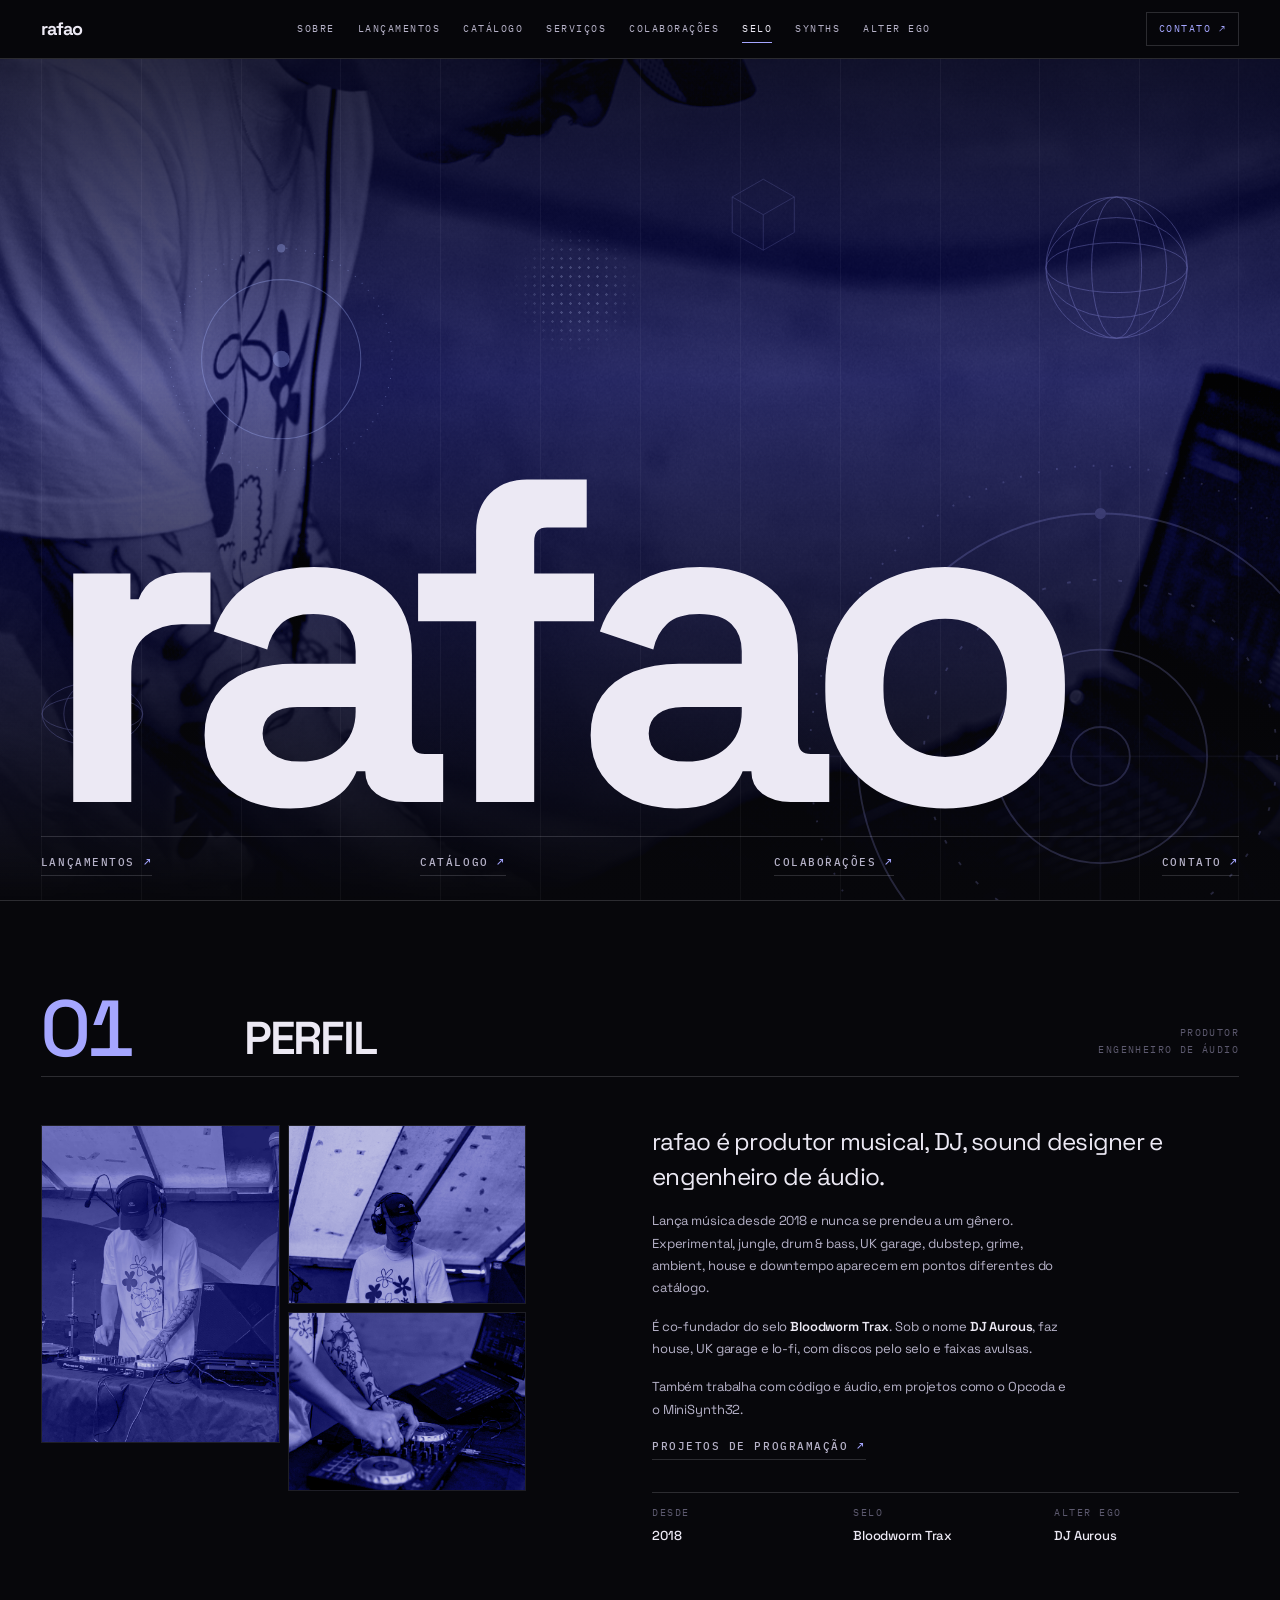
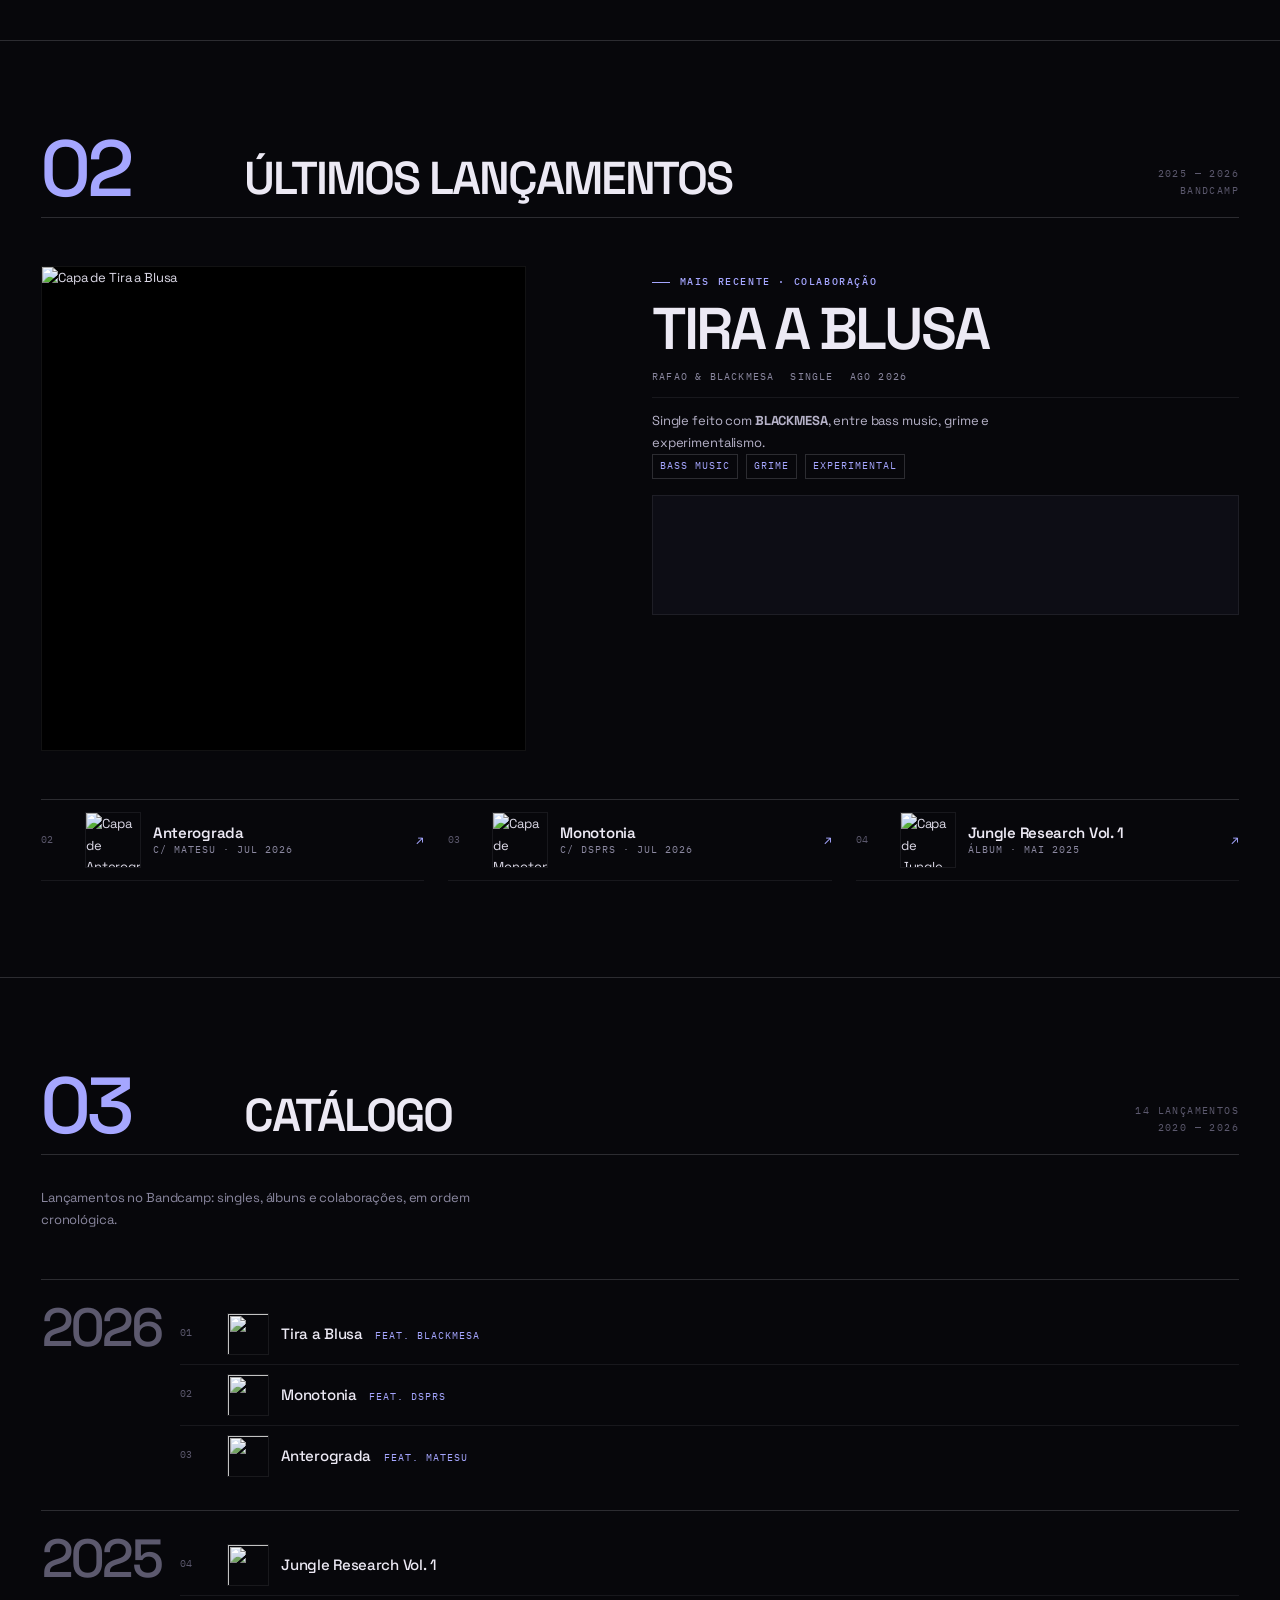
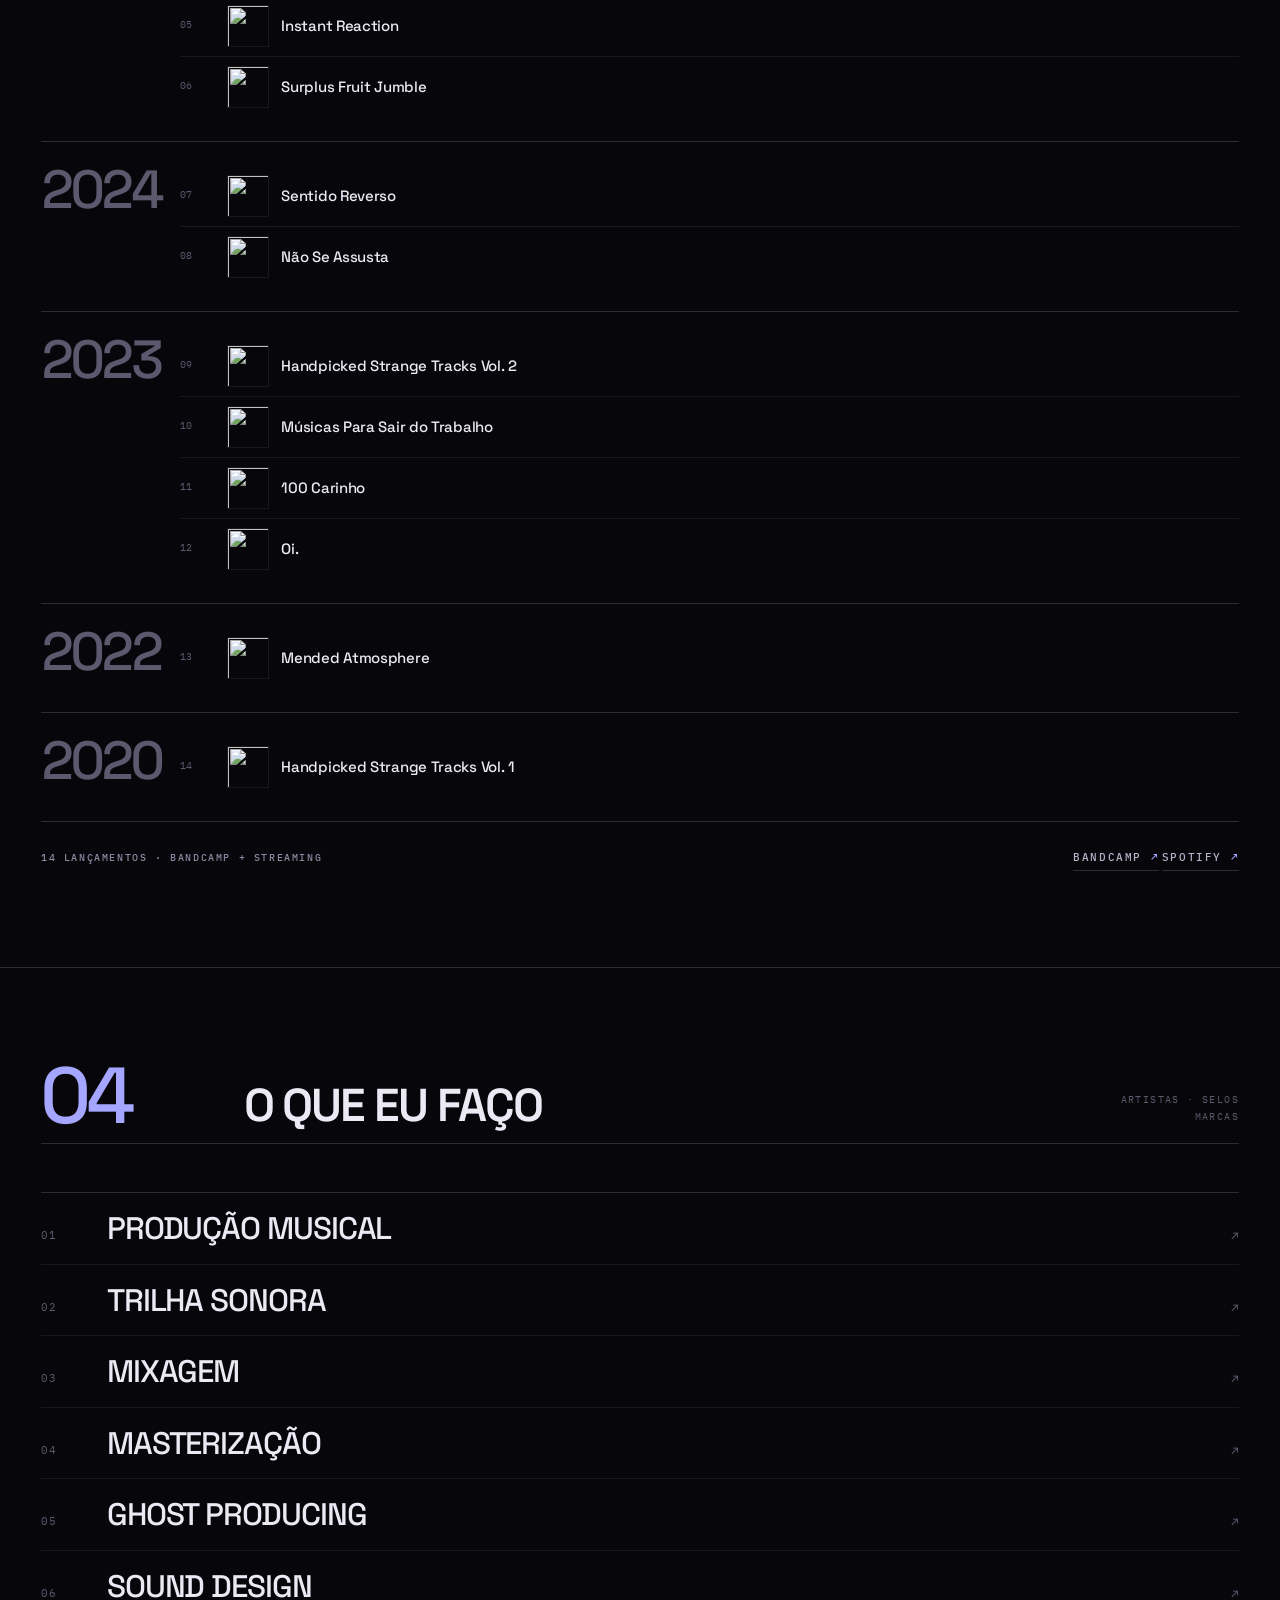
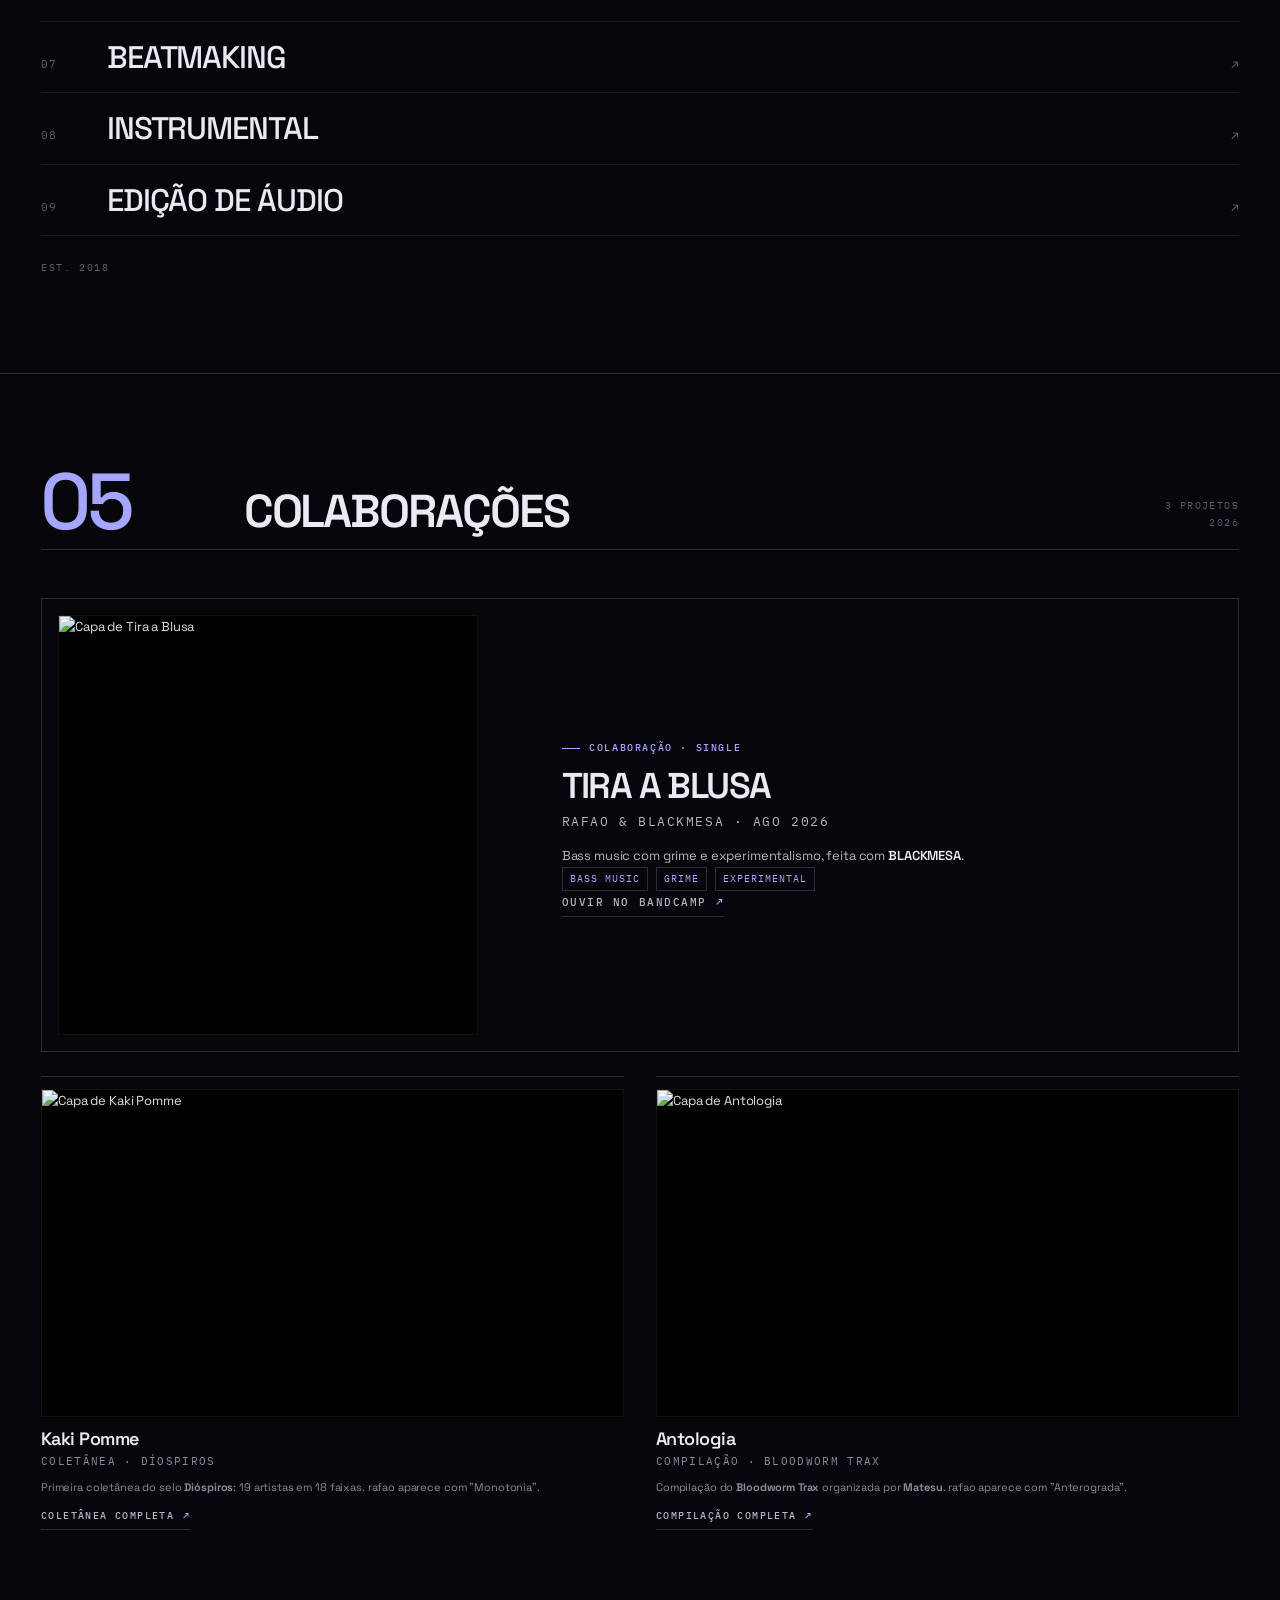
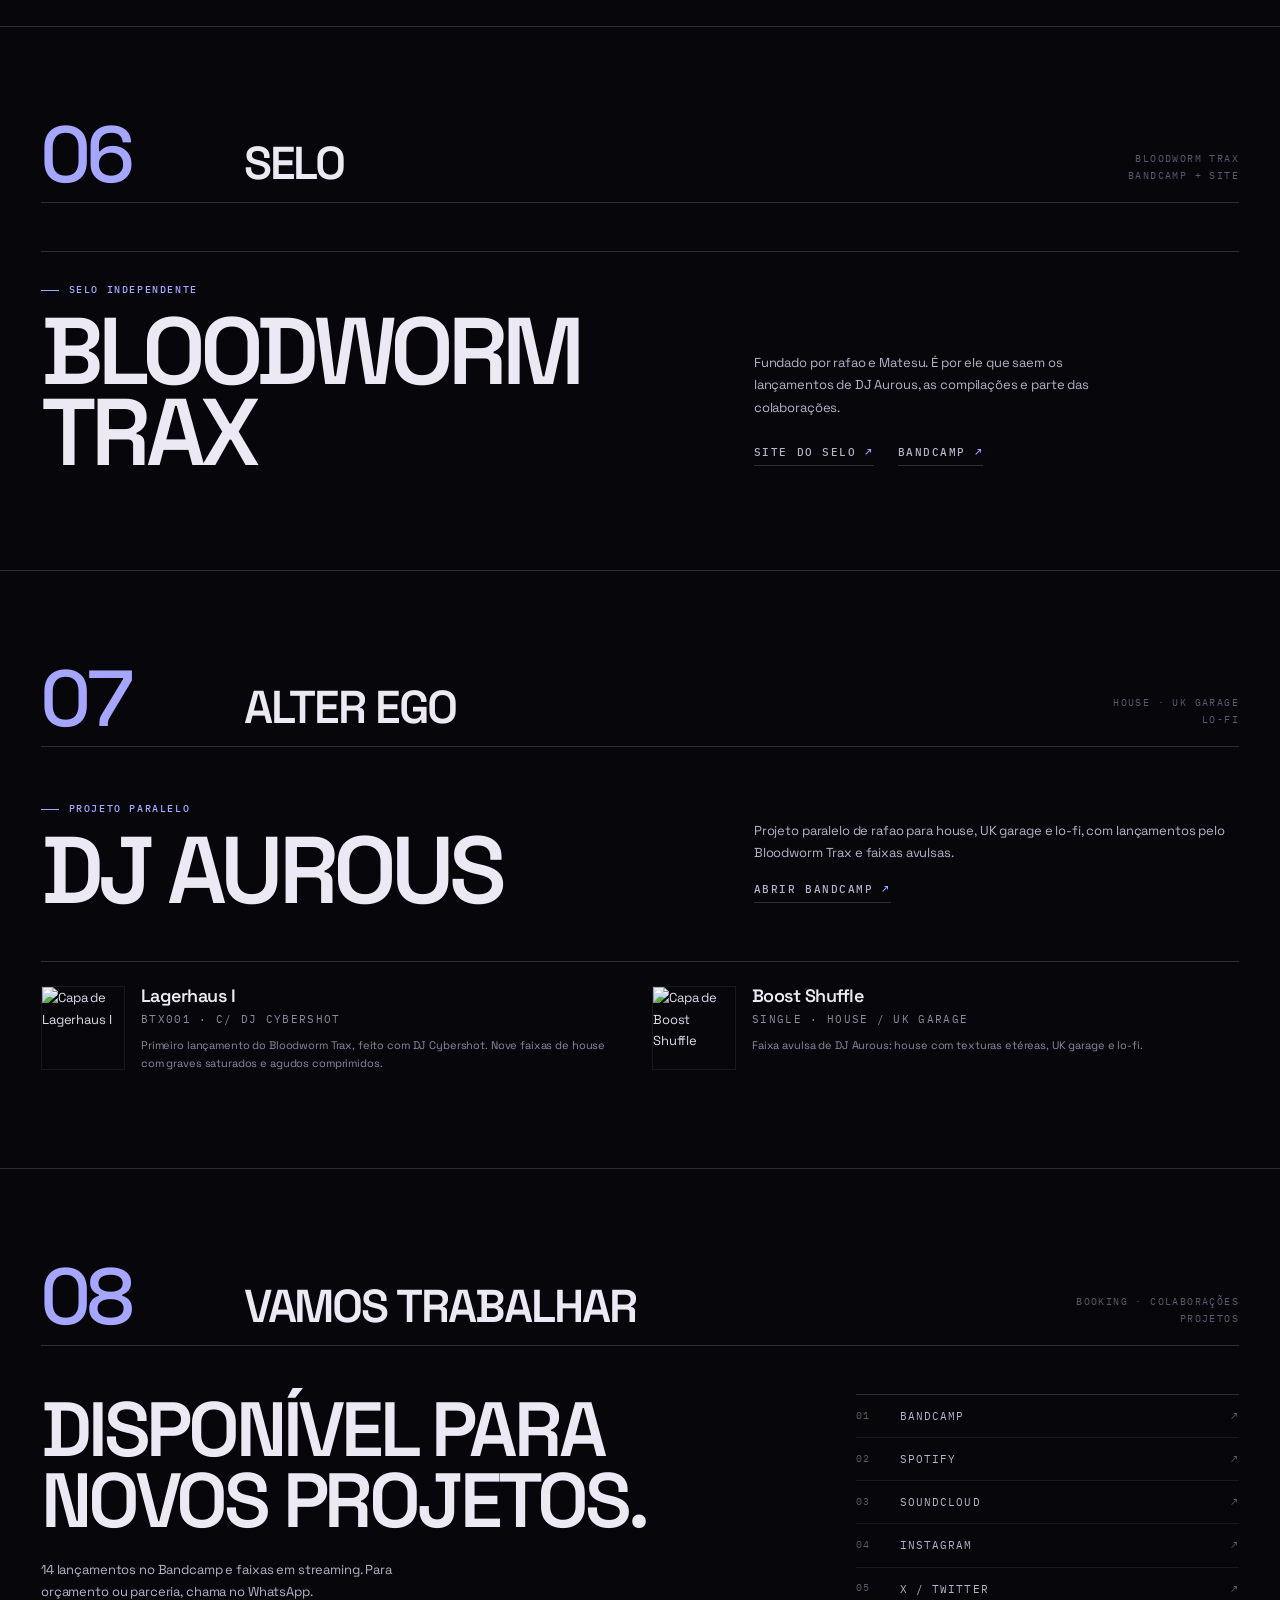
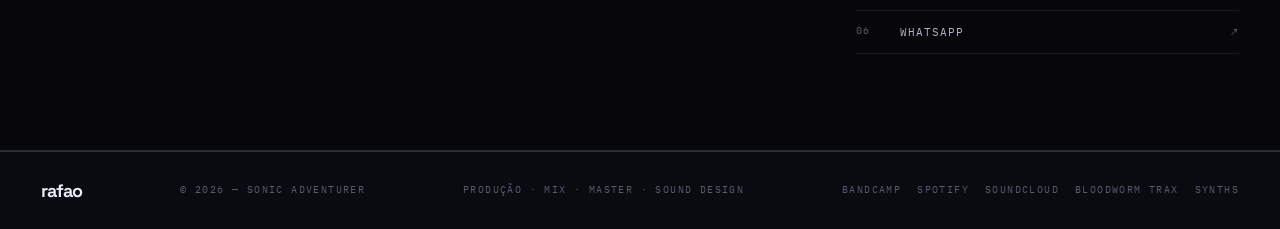
==== index.html @ d7bf24f1 "refine hero effects, bio and label section; drop per-project credits" ====
<!DOCTYPE html>
<html lang="pt-br">
<head>
  <meta charset="UTF-8" />
  <meta name="viewport" content="width=device-width, initial-scale=1.0" />
  <title>rafao — produção musical, mix, master, sound design</title>
  <meta name="description" content="rafao — produção musical, mixagem, masterização, sound design e trilha sonora." />
  <meta name="theme-color" content="#07070b" />
  <link rel="preconnect" href="https://fonts.googleapis.com" />
  <link rel="preconnect" href="https://fonts.gstatic.com" crossorigin />
  <link href="https://fonts.googleapis.com/css2?family=Space+Grotesk:wght@400;500;600;700&family=IBM+Plex+Mono:wght@400;500;600&display=swap" rel="stylesheet" />
  <link rel="stylesheet" href="css/site.css" />
  <link rel="icon" href="data:image/svg+xml,%3Csvg xmlns='http://www.w3.org/2000/svg' viewBox='0 0 32 32'%3E%3Crect width='32' height='32' fill='%2307070b'/%3E%3Ccircle cx='16' cy='16' r='8' fill='none' stroke='%236366f1' stroke-width='2'/%3E%3C/svg%3E" />
</head>
<body>

<a class="skip" href="#conteudo">pular para o conteúdo</a>

<header class="site-header">
  <div class="page">
    <a href="#topo" class="brand">rafao</a>
    <nav class="nav" id="nav" aria-label="Navegação principal">
      <a href="#sobre">Sobre</a>
      <a href="#lancamentos">Lançamentos</a>
      <a href="#discografia">Catálogo</a>
      <a href="#servicos">Serviços</a>
      <a href="#colaboracoes">Colaborações</a>
      <a href="#selo">Selo</a>
      <a href="synths.html">Synths</a>
      <a href="#alterego">Alter ego</a>
    </nav>
    <a href="#contato" class="nav-cta">contato ↗</a>
    <button class="menu-toggle" aria-label="Abrir menu" aria-expanded="false" aria-controls="nav">
      <span></span><span></span><span></span>
    </button>
  </div>
</header>

<main id="conteudo">

  <!-- ── hero ── -->
  <section class="hero" id="topo">
    <div class="hero-media" aria-hidden="true">
      <img src="rafitos.JPEG" alt="" />
    </div>
    <div class="hero-shade" aria-hidden="true"></div>
    <div class="hero-grid" aria-hidden="true">
      <span></span><span></span><span></span><span></span><span></span><span></span>
      <span></span><span></span><span></span><span></span><span></span><span></span>
    </div>
    <div class="hero-geo" aria-hidden="true">
      <div class="geo geo--sphere">
        <svg viewBox="0 0 200 200" fill="none" stroke="currentColor" stroke-width="1">
          <circle cx="100" cy="100" r="96" />
          <ellipse cx="100" cy="100" rx="96" ry="34" />
          <ellipse cx="100" cy="100" rx="96" ry="68" />
          <ellipse cx="100" cy="100" rx="34" ry="96" />
          <ellipse cx="100" cy="100" rx="68" ry="96" />
        </svg>
      </div>
      <div class="geo geo--torus">
        <svg viewBox="0 0 160 100" fill="none" stroke="currentColor" stroke-width="1">
          <ellipse cx="80" cy="50" rx="74" ry="46" />
          <ellipse cx="80" cy="50" rx="74" ry="26" />
          <ellipse cx="80" cy="50" rx="42" ry="46" />
          <ellipse cx="80" cy="50" rx="20" ry="26" />
        </svg>
      </div>
      <div class="geo geo--cube">
        <svg viewBox="0 0 120 132" fill="none" stroke="currentColor" stroke-width="1">
          <path d="M60 4 116 36v64L60 132 4 100V36Z" />
          <path d="M60 68 4 36m56 32 56-32M60 68v64" />
        </svg>
      </div>
      <div class="geo geo--rings">
        <svg viewBox="0 0 320 320" fill="none" stroke="currentColor" stroke-width="1">
          <circle cx="160" cy="160" r="158" stroke-dasharray="1 9" />
          <circle cx="160" cy="160" r="132" />
          <circle cx="160" cy="160" r="96" stroke-dasharray="2 12" />
          <circle cx="160" cy="160" r="58" />
          <circle cx="160" cy="160" r="16" />
          <path d="M160 4v312M4 160h312" opacity=".28" />
          <circle cx="160" cy="28" r="3" fill="currentColor" stroke="none" />
          <circle cx="292" cy="160" r="3" fill="currentColor" stroke="none" />
        </svg>
      </div>
      <div class="geo geo--orbit">
        <svg viewBox="0 0 220 220" fill="none" stroke="currentColor" stroke-width="1">
          <circle cx="110" cy="110" r="106" stroke-dasharray="1 8" />
          <circle cx="110" cy="110" r="76" />
          <circle cx="110" cy="110" r="8" fill="currentColor" stroke="none" />
          <circle cx="110" cy="4" r="4" fill="currentColor" stroke="none" />
        </svg>
      </div>
      <div class="geo geo--dots"></div>
    </div>
    <div class="hero-spot" aria-hidden="true"></div>
    <div class="hero-cursor" aria-hidden="true"></div>

    <div class="page hero-inner">
      <h1 class="hero-name">rafao</h1>

      <div class="hero-foot">
        <div class="hero-actions">
          <a class="tlink" href="#lancamentos">lançamentos <span class="arw">↗</span></a>
          <a class="tlink" href="#discografia">catálogo <span class="arw">↗</span></a>
          <a class="tlink" href="#colaboracoes">colaborações <span class="arw">↗</span></a>
          <a class="tlink" href="#contato">contato <span class="arw">↗</span></a>
        </div>
      </div>
    </div>
  </section>

  <!-- ── 01 sobre ── -->
  <section class="section" id="sobre">
    <div class="page">
      <div class="sec-head reveal">
        <span class="sec-num">01</span>
        <div class="sec-body">
          <h2 class="sec-title">Perfil</h2>
        </div>
        <span class="sec-note">produtor<br />engenheiro de áudio</span>
      </div>

      <div class="sobre">
        <div class="sobre-media reveal">
          <div class="ph m1"><img src="rafao2.JPEG" alt="rafao em estúdio" loading="lazy" /></div>
          <div class="ph m2"><img src="rafao3.JPEG" alt="rafao ao vivo" loading="lazy" /></div>
          <div class="ph m3"><img src="rafao4.JPEG" alt="rafao em performance" loading="lazy" /></div>
        </div>

        <div class="bio reveal">
          <p class="bio-lead">rafao é produtor musical, DJ, sound designer e engenheiro de áudio.</p>
          <p>Lança música desde 2018 e nunca se prendeu a um gênero. Experimental, jungle, drum &amp; bass, UK garage, dubstep, grime, ambient, house e downtempo aparecem em pontos diferentes do catálogo.</p>
          <p>É co-fundador do selo <strong>Bloodworm Trax</strong>. Sob o nome <strong>DJ Aurous</strong>, faz house, UK garage e lo-fi, com discos pelo selo e faixas avulsas.</p>
          <p>Também trabalha com código e áudio, em projetos como o Opcoda e o MiniSynth32.</p>
          <a class="tlink bio-link" href="synths.html">projetos de programação <span class="arw">↗</span></a>

          <dl class="ficha">
            <div><dt>desde</dt><dd>2018</dd></div>
            <div><dt>selo</dt><dd>Bloodworm Trax</dd></div>
            <div><dt>alter ego</dt><dd>DJ Aurous</dd></div>
          </dl>
        </div>
      </div>
    </div>
  </section>

  <!-- ── 02 lançamentos ── -->
  <section class="section" id="lancamentos">
    <div class="page">
      <div class="sec-head reveal">
        <span class="sec-num">02</span>
        <div class="sec-body">
          <h2 class="sec-title">Últimos lançamentos</h2>
        </div>
        <span class="sec-note">2025 — 2026<br />bandcamp</span>
      </div>

      <article class="featured reveal">
        <div class="featured-art">
          <img src="https://f4.bcbits.com/img/a1072240487_2.jpg" alt="Capa de Tira a Blusa" loading="lazy" />
        </div>
        <div class="featured-info">
          <span class="kicker">mais recente · colaboração</span>
          <h3>Tira a Blusa</h3>
          <div class="rel-meta">
            <span>rafao & blackmesa</span><span>single</span><span>ago 2026</span>
          </div>
          <p class="desc">Single feito com <strong>BLACKMESA</strong>, entre bass music, grime e experimentalismo.</p>
          <div class="tags"><span>bass music</span><span>grime</span><span>experimental</span></div>
          <iframe title="Player Bandcamp — Tira a Blusa" src="https://bandcamp.com/EmbeddedPlayer/track=1054607030/size=large/bgcol=0a0a11/linkcol=a5a6ff/artwork=small/transparent=true/" seamless loading="lazy"></iframe>
        </div>
      </article>

      <div class="release-strip reveal">
        <a class="strip-item" href="https://bloodwormtrax.bandcamp.com/track/anter-grada" target="_blank" rel="noopener">
          <span class="idx">02</span>
          <img src="https://f4.bcbits.com/img/a3227386020_7.jpg" alt="Capa de Anterograda" loading="lazy" />
          <h4>Anterograda<em>c/ Matesu · jul 2026</em></h4>
          <span class="arw">↗</span>
        </a>
        <a class="strip-item" href="https://rafao.bandcamp.com/track/monotonia" target="_blank" rel="noopener">
          <span class="idx">03</span>
          <img src="https://f4.bcbits.com/img/a0134367948_7.jpg" alt="Capa de Monotonia" loading="lazy" />
          <h4>Monotonia<em>c/ DSPRS · jul 2026</em></h4>
          <span class="arw">↗</span>
        </a>
        <a class="strip-item" href="https://rafao.bandcamp.com/album/jungle-research-vol-1" target="_blank" rel="noopener">
          <span class="idx">04</span>
          <img src="https://f4.bcbits.com/img/a2753400803_7.jpg" alt="Capa de Jungle Research Vol. 1" loading="lazy" />
          <h4>Jungle Research Vol. 1<em>álbum · mai 2025</em></h4>
          <span class="arw">↗</span>
        </a>
      </div>
    </div>
  </section>

  <!-- ── 03 catálogo ── -->
  <section class="section" id="discografia">
    <div class="page">
      <div class="sec-head reveal">
        <span class="sec-num">03</span>
        <div class="sec-body">
          <h2 class="sec-title">Catálogo</h2>
        </div>
        <span class="sec-note">14 lançamentos<br />2020 — 2026</span>
      </div>

      <div class="sec-intro reveal">
        <p>Lançamentos no Bandcamp: singles, álbuns e colaborações, em ordem cronológica.</p>
      </div>

      <div class="catalog reveal">

        <div class="cat-group">
          <span class="cat-year">2026</span>
          <div class="cat-rows">
            <a class="cat-row" href="https://rafao.bandcamp.com/track/tira-a-blusa" target="_blank" rel="noopener">
              <span class="cat-idx">01</span>
              <img class="cat-thumb" src="https://f4.bcbits.com/img/a1072240487_7.jpg" alt="" loading="lazy" />
              <span class="cat-title">Tira a Blusa <em>feat. blackmesa</em></span>
            </a>
            <a class="cat-row" href="https://rafao.bandcamp.com/track/monotonia" target="_blank" rel="noopener">
              <span class="cat-idx">02</span>
              <img class="cat-thumb" src="https://f4.bcbits.com/img/a0134367948_7.jpg" alt="" loading="lazy" />
              <span class="cat-title">Monotonia <em>feat. dsprs</em></span>
            </a>
            <a class="cat-row" href="https://bloodwormtrax.bandcamp.com/track/anter-grada" target="_blank" rel="noopener">
              <span class="cat-idx">03</span>
              <img class="cat-thumb" src="https://f4.bcbits.com/img/a3227386020_7.jpg" alt="" loading="lazy" />
              <span class="cat-title">Anterograda <em>feat. matesu</em></span>
            </a>
          </div>
        </div>

        <div class="cat-group">
          <span class="cat-year">2025</span>
          <div class="cat-rows">
            <a class="cat-row" href="https://rafao.bandcamp.com/album/jungle-research-vol-1" target="_blank" rel="noopener">
              <span class="cat-idx">04</span>
              <img class="cat-thumb" src="https://f4.bcbits.com/img/a2753400803_7.jpg" alt="" loading="lazy" />
              <span class="cat-title">Jungle Research Vol. 1</span>
            </a>
            <a class="cat-row" href="https://rafao.bandcamp.com/track/instant-reaction" target="_blank" rel="noopener">
              <span class="cat-idx">05</span>
              <img class="cat-thumb" src="https://f4.bcbits.com/img/a1899353066_7.jpg" alt="" loading="lazy" />
              <span class="cat-title">Instant Reaction</span>
            </a>
            <a class="cat-row" href="https://rafao.bandcamp.com/album/surplus-fruit-jumble" target="_blank" rel="noopener">
              <span class="cat-idx">06</span>
              <img class="cat-thumb" src="https://f4.bcbits.com/img/a2481443267_7.jpg" alt="" loading="lazy" />
              <span class="cat-title">Surplus Fruit Jumble</span>
            </a>
          </div>
        </div>

        <div class="cat-group">
          <span class="cat-year">2024</span>
          <div class="cat-rows">
            <a class="cat-row" href="https://rafao.bandcamp.com/track/sentido-reverso" target="_blank" rel="noopener">
              <span class="cat-idx">07</span>
              <img class="cat-thumb" src="https://f4.bcbits.com/img/a2572877067_7.jpg" alt="" loading="lazy" />
              <span class="cat-title">Sentido Reverso</span>
            </a>
            <a class="cat-row" href="https://rafao.bandcamp.com/track/n-o-se-assusta" target="_blank" rel="noopener">
              <span class="cat-idx">08</span>
              <img class="cat-thumb" src="https://f4.bcbits.com/img/a1517062388_7.jpg" alt="" loading="lazy" />
              <span class="cat-title">Não Se Assusta</span>
            </a>
          </div>
        </div>

        <div class="cat-group">
          <span class="cat-year">2023</span>
          <div class="cat-rows">
            <a class="cat-row" href="https://rafao.bandcamp.com/album/handpicked-strange-tracks-vol-2" target="_blank" rel="noopener">
              <span class="cat-idx">09</span>
              <img class="cat-thumb" src="https://f4.bcbits.com/img/a3307381697_7.jpg" alt="" loading="lazy" />
              <span class="cat-title">Handpicked Strange Tracks Vol. 2</span>
            </a>
            <a class="cat-row" href="https://rafao.bandcamp.com/album/m-sicas-para-sair-do-trabalho" target="_blank" rel="noopener">
              <span class="cat-idx">10</span>
              <img class="cat-thumb" src="https://f4.bcbits.com/img/a3583265571_7.jpg" alt="" loading="lazy" />
              <span class="cat-title">Músicas Para Sair do Trabalho</span>
            </a>
            <a class="cat-row" href="https://rafao.bandcamp.com/track/100-carinho" target="_blank" rel="noopener">
              <span class="cat-idx">11</span>
              <img class="cat-thumb" src="https://f4.bcbits.com/img/a1838874695_7.jpg" alt="" loading="lazy" />
              <span class="cat-title">100 Carinho</span>
            </a>
            <a class="cat-row" href="https://rafao.bandcamp.com/album/oi" target="_blank" rel="noopener">
              <span class="cat-idx">12</span>
              <img class="cat-thumb" src="https://f4.bcbits.com/img/a2780093779_7.jpg" alt="" loading="lazy" />
              <span class="cat-title">Oi.</span>
            </a>
          </div>
        </div>

        <div class="cat-group">
          <span class="cat-year">2022</span>
          <div class="cat-rows">
            <a class="cat-row" href="https://rafao.bandcamp.com/album/mended-atmosphere" target="_blank" rel="noopener">
              <span class="cat-idx">13</span>
              <img class="cat-thumb" src="https://f4.bcbits.com/img/a1332673021_7.jpg" alt="" loading="lazy" />
              <span class="cat-title">Mended Atmosphere</span>
            </a>
          </div>
        </div>

        <div class="cat-group">
          <span class="cat-year">2020</span>
          <div class="cat-rows">
            <a class="cat-row" href="https://rafao.bandcamp.com/album/handpicked-strange-tracks-vol-1" target="_blank" rel="noopener">
              <span class="cat-idx">14</span>
              <img class="cat-thumb" src="https://f4.bcbits.com/img/a3940742282_7.jpg" alt="" loading="lazy" />
              <span class="cat-title">Handpicked Strange Tracks Vol. 1</span>
            </a>
          </div>
        </div>

      </div>

      <div class="catalog-foot reveal">
        <span class="micro">14 lançamentos · bandcamp + streaming</span>
        <div class="foot-links">
          <a class="tlink" href="https://rafao.bandcamp.com" target="_blank" rel="noopener">bandcamp <span class="arw">↗</span></a>
          <a class="tlink" href="https://open.spotify.com/artist/5esIjpKHUVFABUtfayhuJg" target="_blank" rel="noopener">spotify <span class="arw">↗</span></a>
        </div>
      </div>
    </div>
  </section>

  <!-- ── 04 serviços ── -->
  <section class="section" id="servicos">
    <div class="page">
      <div class="sec-head reveal">
        <span class="sec-num">04</span>
        <div class="sec-body">
          <h2 class="sec-title">O que eu faço</h2>
        </div>
        <span class="sec-note">artistas · selos<br />marcas</span>
      </div>

      <div class="svc-list reveal">
        <div class="svc-row"><span class="idx">01</span><span class="name">Produção Musical</span><span class="arw">↗</span></div>
        <div class="svc-row"><span class="idx">02</span><span class="name">Trilha Sonora</span><span class="arw">↗</span></div>
        <div class="svc-row"><span class="idx">03</span><span class="name">Mixagem</span><span class="arw">↗</span></div>
        <div class="svc-row"><span class="idx">04</span><span class="name">Masterização</span><span class="arw">↗</span></div>
        <div class="svc-row"><span class="idx">05</span><span class="name">Ghost Producing</span><span class="arw">↗</span></div>
        <div class="svc-row"><span class="idx">06</span><span class="name">Sound Design</span><span class="arw">↗</span></div>
        <div class="svc-row"><span class="idx">07</span><span class="name">Beatmaking</span><span class="arw">↗</span></div>
        <div class="svc-row"><span class="idx">08</span><span class="name">Instrumental</span><span class="arw">↗</span></div>
        <div class="svc-row"><span class="idx">09</span><span class="name">Edição de Áudio</span><span class="arw">↗</span></div>
      </div>
      <p class="svc-note">est. 2018</p>
    </div>
  </section>

  <!-- ── 05 colaborações ── -->
  <section class="section" id="colaboracoes">
    <div class="page">
      <div class="sec-head reveal">
        <span class="sec-num">05</span>
        <div class="sec-body">
          <h2 class="sec-title">Colaborações</h2>
        </div>
        <span class="sec-note">3 projetos<br />2026</span>
      </div>

      <div class="collab">
        <article class="collab-feature reveal">
          <div class="art">
            <img src="https://f4.bcbits.com/img/a1072240487_2.jpg" alt="Capa de Tira a Blusa" loading="lazy" />
          </div>
          <div>
            <span class="kicker">colaboração · single</span>
            <h3>Tira a Blusa</h3>
            <p class="collab-role">rafao & blackmesa · ago 2026</p>
            <p>Bass music com grime e experimentalismo, feita com <strong>BLACKMESA</strong>.</p>
            <div class="tags"><span>bass music</span><span>grime</span><span>experimental</span></div>
            <a class="tlink" href="https://rafao.bandcamp.com/track/tira-a-blusa" target="_blank" rel="noopener">ouvir no bandcamp <span class="arw">↗</span></a>
          </div>
        </article>

        <div class="collab-side">
          <article class="collab-mini reveal">
            <div class="art">
              <img src="https://f4.bcbits.com/img/a2314791318_2.jpg" alt="Capa de Kaki Pomme" loading="lazy" />
            </div>
            <h4>Kaki Pomme</h4>
            <p class="collab-role">coletânea · díospiros</p>
            <p>Primeira coletânea do selo <strong>Dióspiros</strong>: 19 artistas em 18 faixas. rafao aparece com "Monotonia".</p>
            <a class="tlink" href="https://diospiros.bandcamp.com/album/dps001-kaki-pomme" target="_blank" rel="noopener">coletânea completa <span class="arw">↗</span></a>
          </article>

          <article class="collab-mini reveal">
            <div class="art">
              <img src="https://f4.bcbits.com/img/a3227386020_2.jpg" alt="Capa de Antologia" loading="lazy" />
            </div>
            <h4>Antologia</h4>
            <p class="collab-role">compilação · bloodworm trax</p>
            <p>Compilação do <strong>Bloodworm Trax</strong> organizada por <strong>Matesu</strong>. rafao aparece com "Anterograda".</p>
            <a class="tlink" href="https://bloodwormtrax.bandcamp.com/album/btx003-antologia" target="_blank" rel="noopener">compilação completa <span class="arw">↗</span></a>
          </article>
        </div>
      </div>
    </div>
  </section>

  <!-- ── 06 selo ── -->
  <section class="section" id="selo">
    <div class="page">
      <div class="sec-head reveal">
        <span class="sec-num">06</span>
        <div class="sec-body">
          <h2 class="sec-title">Selo</h2>
        </div>
        <span class="sec-note">bloodworm trax<br />bandcamp + site</span>
      </div>

      <div class="label reveal">
        <div class="label-mark">
          <span class="kicker">selo independente</span>
          <h3>Bloodworm Trax</h3>
        </div>
        <div class="label-copy">
          <p>Fundado por rafao e Matesu. É por ele que saem os lançamentos de DJ Aurous, as compilações e parte das colaborações.</p>
          <div class="label-links">
            <a class="tlink" href="https://bloodwormtrax.neocities.org/" target="_blank" rel="noopener">site do selo <span class="arw">↗</span></a>
            <a class="tlink" href="https://bloodwormtrax.bandcamp.com" target="_blank" rel="noopener">bandcamp <span class="arw">↗</span></a>
          </div>
        </div>
      </div>
    </div>
  </section>

  <!-- ── 07 alter ego ── -->
  <section class="section" id="alterego">
    <div class="page">
      <div class="sec-head reveal">
        <span class="sec-num">07</span>
        <div class="sec-body">
          <h2 class="sec-title">Alter ego</h2>
        </div>
        <span class="sec-note">house · uk garage<br />lo-fi</span>
      </div>

      <div class="alter">
        <div class="alter-title reveal">
          <span class="kicker">projeto paralelo</span>
          <h3><a href="https://djaurous.bandcamp.com" target="_blank" rel="noopener">DJ Aurous</a></h3>
        </div>
        <div class="alter-copy reveal">
          <p>Projeto paralelo de rafao para house, UK garage e lo-fi, com lançamentos pelo Bloodworm Trax e faixas avulsas.</p>
          <a class="tlink" href="https://djaurous.bandcamp.com" target="_blank" rel="noopener">abrir bandcamp <span class="arw">↗</span></a>
        </div>

        <div class="alter-items">
          <article class="alter-item reveal">
            <img src="https://f4.bcbits.com/img/a2572503252_2.jpg" alt="Capa de Lagerhaus I" loading="lazy" />
            <div>
              <h4><a href="https://bloodwormtrax.bandcamp.com/album/btx001-lagerhaus-i" target="_blank" rel="noopener">Lagerhaus I</a></h4>
              <p class="collab-role">bTx001 · c/ DJ Cybershot</p>
              <p>Primeiro lançamento do Bloodworm Trax, feito com DJ Cybershot. Nove faixas de house com graves saturados e agudos comprimidos.</p>
            </div>
          </article>

          <article class="alter-item reveal">
            <img src="https://f4.bcbits.com/img/a2259107752_2.jpg" alt="Capa de Boost Shuffle" loading="lazy" />
            <div>
              <h4><a href="https://djaurous.bandcamp.com/track/boost-shuffle" target="_blank" rel="noopener">Boost Shuffle</a></h4>
              <p class="collab-role">single · house / uk garage</p>
              <p>Faixa avulsa de DJ Aurous: house com texturas etéreas, UK garage e lo-fi.</p>
            </div>
          </article>
        </div>
      </div>
    </div>
  </section>

  <!-- ── 08 contato ── -->
  <section class="section" id="contato">
    <div class="page">
      <div class="sec-head reveal">
        <span class="sec-num">08</span>
        <div class="sec-body">
          <h2 class="sec-title">Vamos trabalhar</h2>
        </div>
        <span class="sec-note">booking · colaborações<br />projetos</span>
      </div>

      <div class="contact">
        <div class="contact-lead reveal">
          <h3>Disponível para<br />novos projetos.</h3>
          <p>14 lançamentos no Bandcamp e faixas em streaming. Para orçamento ou parceria, chama no WhatsApp.</p>
        </div>

        <div class="contact-list reveal">
          <a class="contact-row" href="https://rafao.bandcamp.com" target="_blank" rel="noopener">
            <span class="idx">01</span><span>Bandcamp</span><span class="arw">↗</span>
          </a>
          <a class="contact-row" href="https://open.spotify.com/artist/5esIjpKHUVFABUtfayhuJg" target="_blank" rel="noopener">
            <span class="idx">02</span><span>Spotify</span><span class="arw">↗</span>
          </a>
          <a class="contact-row" href="https://soundcloud.com/rafaowav" target="_blank" rel="noopener">
            <span class="idx">03</span><span>SoundCloud</span><span class="arw">↗</span>
          </a>
          <a class="contact-row" href="https://www.instagram.com/rafao_wav/" target="_blank" rel="noopener">
            <span class="idx">04</span><span>Instagram</span><span class="arw">↗</span>
          </a>
          <a class="contact-row" href="https://twitter.com/rafao_wav" target="_blank" rel="noopener">
            <span class="idx">05</span><span>X / Twitter</span><span class="arw">↗</span>
          </a>
          <a class="contact-row" href="https://wa.me/+5512992413518?text=ol%C3%A1!!%20vamos%20trabalhar!?" target="_blank" rel="noopener">
            <span class="idx">06</span><span>WhatsApp</span><span class="arw">↗</span>
          </a>
        </div>
      </div>
    </div>
  </section>

</main>

<footer class="site-footer">
  <div class="page">
    <span class="f-brand">rafao</span>
    <span>© 2026 — sonic adventurer</span>
    <span>produção · mix · master · sound design</span>
    <div class="f-links">
      <a href="https://rafao.bandcamp.com" target="_blank" rel="noopener">bandcamp</a>
      <a href="https://open.spotify.com/artist/5esIjpKHUVFABUtfayhuJg" target="_blank" rel="noopener">spotify</a>
      <a href="https://soundcloud.com/rafaowav" target="_blank" rel="noopener">soundcloud</a>
      <a href="https://bloodwormtrax.neocities.org/" target="_blank" rel="noopener">bloodworm trax</a>
      <a href="synths.html">synths</a>
    </div>
  </div>
</footer>

<script src="js/main.js" defer></script>
</body>
</html>
---- css/site.css ----
/* ───────────────────────────── tokens ───────────────────────────── */
    :root{
      --canvas:#07070b;
      --canvas-2:#0a0a11;
      --panel:#0d0d15;
      --paper:#ece9f4;
      --ink:#dedbe9;
      --ink-2:#b6b2c8;
      --muted:#8b88a0;
      --dim:#5c596e;
      --line:rgba(236,233,244,.16);
      --line-soft:rgba(236,233,244,.075);
      --accent:#6366f1;
      --accent-2:#a5a6ff;
      --mono:'IBM Plex Mono',ui-monospace,monospace;
      --sans:'Space Grotesk',system-ui,sans-serif;

      --step--2:.625rem;   /* 10 */
      --step--1:.6875rem;  /* 11 */
      --step-0:.8125rem;   /* 13 */
      --step-1:.9375rem;   /* 15 */
      --step-2:1.125rem;   /* 18 */
      --step-3:1.5rem;     /* 24 */
      --step-4:2.25rem;    /* 36 */
      --step-5:3.5rem;     /* 56 */
      --step-6:6rem;       /* 96 */

      --s1:4px; --s2:8px; --s3:12px; --s4:16px; --s5:24px;
      --s6:32px; --s7:48px; --s8:64px; --s9:96px; --s10:128px;

      --margin:clamp(18px,3.2vw,56px);
      --gutter:clamp(12px,1.4vw,22px);
      --max:1560px;
      --ease:cubic-bezier(.2,.7,.2,1);
    }

    /* ───────────────────────────── reset ───────────────────────────── */
    *,*::before,*::after{margin:0;padding:0;box-sizing:border-box}
    html{scroll-behavior:smooth;scroll-padding-top:4.5rem;overflow-x:hidden}
    body{
      background:var(--canvas);
      color:var(--ink);
      font-family:var(--sans);
      font-size:var(--step-0);
      line-height:1.65;
      letter-spacing:-.01em;
      -webkit-font-smoothing:antialiased;
      overflow-x:hidden;
    }
    body.locked{overflow:hidden}
    a{color:inherit;text-decoration:none}
    img{max-width:100%;display:block}
    button{font:inherit;color:inherit;background:none;border:0;cursor:pointer}
    ul{list-style:none}
    ::selection{background:var(--accent);color:#fff}
    :focus-visible{outline:2px solid var(--accent-2);outline-offset:3px}
    .skip{
      position:absolute;left:var(--margin);top:-100px;z-index:200;
      background:var(--paper);color:var(--canvas);
      padding:10px 14px;font-family:var(--mono);font-size:var(--step--1);
      letter-spacing:.12em;text-transform:uppercase;
    }
    .skip:focus{top:10px}

    /* ───────────────────────────── primitives ───────────────────────── */
    .page{width:100%;max-width:var(--max);margin-inline:auto;padding-inline:var(--margin)}
    .micro{
      font-family:var(--mono);font-size:var(--step--2);font-weight:500;
      letter-spacing:.16em;text-transform:uppercase;color:var(--muted);
    }
    .micro--accent{color:var(--accent-2)}
    .rule{border:0;border-top:1px solid var(--line)}

    .tlink{
      display:inline-flex;align-items:center;gap:.55rem;
      font-family:var(--mono);font-size:var(--step--1);font-weight:500;
      letter-spacing:.14em;text-transform:uppercase;color:var(--ink-2);
      border-bottom:1px solid var(--line);padding-bottom:4px;
      transition:color .18s,border-color .18s;
    }
    .tlink .arw{color:var(--accent-2);transition:transform .18s}
    .tlink:hover{color:var(--paper);border-color:var(--accent-2)}
    .tlink:hover .arw{transform:translate(2px,-2px)}

    /* ───────────────────────────── header ──────────────────────────── */
    .site-header{
      position:sticky;top:0;z-index:100;
      background:rgba(7,7,11,.92);
      backdrop-filter:blur(10px);-webkit-backdrop-filter:blur(10px);
      border-bottom:1px solid var(--line);
      transition:background .25s,box-shadow .25s;
    }
    .site-header.scrolled{background:rgba(7,7,11,.99);box-shadow:0 10px 30px rgba(0,0,0,.45)}
    .site-header .page{
      display:flex;align-items:center;justify-content:space-between;gap:var(--s5);
      min-height:58px;
    }
    .brand{
      display:inline-flex;align-items:baseline;
      font-family:var(--sans);font-size:var(--step-2);font-weight:700;
      letter-spacing:-.04em;color:var(--paper);text-transform:lowercase;
    }
    .nav{display:flex;align-items:center;gap:clamp(14px,1.8vw,26px)}
    .nav a{
      position:relative;font-family:var(--mono);font-size:var(--step--2);
      letter-spacing:.15em;text-transform:uppercase;color:var(--ink-2);
      padding-block:6px;transition:color .15s;
    }
    .nav a::after{
      content:"";position:absolute;left:0;bottom:0;height:1px;width:0;
      background:var(--accent-2);transition:width .2s var(--ease);
    }
    .nav a:hover,.nav a.active{color:var(--paper)}
    .nav a:hover::after,.nav a.active::after{width:100%}
    .nav-cta{
      font-family:var(--mono);font-size:var(--step--2);
      letter-spacing:.15em;text-transform:uppercase;color:var(--accent-2);
      border:1px solid var(--line);
      padding:8px 12px;transition:background .18s,color .18s,border-color .18s;
    }
    .nav-cta:hover{background:var(--accent);color:#fff;border-color:var(--accent)}
    .menu-toggle{
      display:none;flex-direction:column;gap:5px;padding:8px;
      border:1px solid var(--line);z-index:120;
    }
    .menu-toggle span{display:block;width:22px;height:1.5px;background:var(--paper);transition:transform .25s,opacity .25s}
    .menu-toggle.active span:nth-child(1){transform:translateY(6.5px) rotate(45deg)}
    .menu-toggle.active span:nth-child(2){opacity:0}
    .menu-toggle.active span:nth-child(3){transform:translateY(-6.5px) rotate(-45deg)}

    /* ───────────────────────────── hero ────────────────────────────── */
    .hero{position:relative;overflow:hidden;border-bottom:1px solid var(--line)}
    .hero-media{position:absolute;inset:0;z-index:0;overflow:hidden;background:#000}
    .hero-media img{
      width:100%;height:100%;object-fit:cover;
      filter:grayscale(1) contrast(1.1) brightness(.62);
      transform:scale(1.08) translate3d(calc(var(--mx,0px)*.38),calc(var(--my,0px)*.38),0);
      transition:transform .6s var(--ease),filter .6s var(--ease);
      will-change:transform;
    }
    .hero:hover .hero-media img{
      filter:grayscale(.72) contrast(1.16) brightness(.68);
    }
    .hero-media::after{
      content:"";position:absolute;inset:0;
      background:var(--accent);mix-blend-mode:color;opacity:.58;
      pointer-events:none;
    }
    .hero-shade{
      position:absolute;inset:0;z-index:1;pointer-events:none;
      background:
        linear-gradient(180deg,rgba(7,7,11,.72) 0%,rgba(7,7,11,.28) 38%,rgba(7,7,11,.72) 76%,var(--canvas) 100%);
    }
    .hero-grid{
      position:absolute;inset:0;z-index:2;pointer-events:none;opacity:.45;
      display:grid;grid-template-columns:repeat(12,minmax(0,1fr));
      padding-inline:var(--margin);
    }
    .hero-grid span{border-left:1px solid rgba(236,233,244,.10)}
    .hero-grid span:last-child{border-right:1px solid rgba(236,233,244,.10)}
    .hero-inner{
      position:relative;z-index:3;
      display:flex;flex-direction:column;
      min-height:calc(100svh - 3.7rem);
      padding-block:var(--s4) var(--s5);
      transform:translate3d(calc(var(--mx,0px)*.10),calc(var(--my,0px)*.10),0);
      transition:transform .6s var(--ease);
    }
    .hero-name{
      margin-top:auto;
      font-family:var(--sans);font-weight:700;
      font-size:clamp(4.5rem,36vw,38rem);
      line-height:.73;letter-spacing:-.065em;
      color:var(--paper);text-transform:lowercase;white-space:nowrap;
      margin-right:calc(var(--margin) * -1);
      padding-top:var(--s7);
    }
    .hero-foot{
      display:grid;grid-template-columns:repeat(12,minmax(0,1fr));
      gap:var(--gutter);align-items:end;
      margin-top:var(--s5);padding-top:var(--s4);border-top:1px solid var(--line);
    }
    .hero-actions{
      grid-column:1 / -1;display:flex;flex-wrap:wrap;justify-content:space-between;
      gap:var(--s3) var(--s5);
    }

    /* ── luz e cursor do hero ── */
    .hero-spot{
      position:absolute;inset:0;z-index:2;pointer-events:none;
      opacity:0;transition:opacity .45s var(--ease);
      background:radial-gradient(340px 340px at var(--px,50%) var(--py,42%),
        rgba(99,102,241,.30),rgba(99,102,241,.07) 45%,transparent 70%);
      mix-blend-mode:screen;
    }
    .hero:hover .hero-spot{opacity:1}
    .hero-cursor{
      position:absolute;left:0;top:0;z-index:4;pointer-events:none;
      width:36px;height:36px;margin:-18px 0 0 -18px;border-radius:50%;
      border:1px solid rgba(165,180,252,.75);
      box-shadow:0 0 0 1px rgba(99,102,241,.15) inset,0 0 22px rgba(99,102,241,.25);
      opacity:0;transition:opacity .3s;
      transform:translate3d(var(--cx,-100px),var(--cy,-100px),0);
      will-change:transform;
    }
    .hero:hover .hero-cursor{opacity:1}

    /* ── geometria de linha (primitivas 3D) ── */
    .hero-geo{position:absolute;inset:0;z-index:2;pointer-events:none;overflow:hidden}
    .hero-geo .geo{
      position:absolute;color:var(--accent-2);opacity:var(--op,.38);
      transform:translate3d(calc(var(--mx,0px) * var(--depth,1)),calc(var(--my,0px) * var(--depth,1)),0);
      transition:transform .8s var(--ease),opacity .5s var(--ease);
      will-change:transform;
    }
    .hero:hover .geo{opacity:calc(var(--op,.38) + .1)}
    .hero-geo svg{display:block;width:100%;height:auto;overflow:visible}
    .hero-geo .geo--sphere{right:7%;top:16%;width:clamp(118px,11.5vw,196px);--depth:1.15;--op:.4}
    .hero-geo .geo--torus{left:3%;bottom:18%;width:clamp(84px,8.5vw,136px);--depth:-.85;--op:.34}
    .hero-geo .geo--cube{left:57%;top:14%;width:clamp(56px,5.2vw,82px);--depth:.5;--op:.3}
    .hero-geo .geo--rings{
      right:-9%;bottom:-18%;width:clamp(320px,46vw,700px);
      --depth:.3;--op:.2;color:var(--accent-2);
    }
    .hero-geo .geo--orbit{
      left:13%;top:22%;width:clamp(160px,18vw,280px);
      --depth:-1.2;--op:.34;color:#a5b4fc;
      filter:drop-shadow(0 0 16px rgba(99,102,241,.28));
    }
    .hero-geo .geo--dots{
      left:40%;top:20%;width:clamp(96px,10vw,170px);aspect-ratio:1;
      --depth:.75;--op:.24;border-radius:50%;
      background:radial-gradient(circle,rgba(199,210,254,.95) 1px,transparent 1.5px);
      background-size:9px 9px;
      -webkit-mask-image:radial-gradient(circle,#000 30%,transparent 72%);
      mask-image:radial-gradient(circle,#000 30%,transparent 72%);
    }
    .geo--sphere svg{animation:geo-spin 90s linear infinite}
    .geo--torus svg{animation:geo-spin 64s linear infinite reverse}
    .geo--cube svg{animation:geo-bob 16s ease-in-out infinite}
    .geo--rings svg{animation:geo-spin 150s linear infinite}
    .geo--orbit svg{animation:geo-spin 46s linear infinite reverse}
    @keyframes geo-spin{to{transform:rotate(360deg)}}
    @keyframes geo-bob{
      0%,100%{transform:translateY(0) rotate(-4deg)}
      50%{transform:translateY(-12px) rotate(6deg)}
    }
    @media(hover:none){
      .hero-spot,.hero-cursor{display:none}
    }

    /* ───────────────────────────── section chrome ──────────────────── */
    .section{padding-block:clamp(56px,7.5vw,104px);border-bottom:1px solid var(--line)}
    .sec-head{
      display:grid;grid-template-columns:repeat(12,minmax(0,1fr));
      gap:var(--gutter);align-items:end;
      padding-bottom:var(--s4);border-bottom:1px solid var(--line);
    }
    .sec-num{
      grid-column:1 / 3;
      font-family:var(--sans);font-size:clamp(3.25rem,6.2vw,var(--step-6));
      font-weight:500;line-height:.8;letter-spacing:-.055em;
      color:var(--accent-2);font-variant-numeric:tabular-nums;
    }
    .sec-body{grid-column:3 / 11}
    .sec-title{
      font-family:var(--sans);font-weight:600;
      font-size:clamp(1.75rem,3.6vw,3rem);
      line-height:.95;letter-spacing:-.045em;text-transform:uppercase;color:var(--paper);
    }
    .sec-note{
      grid-column:11 / 13;justify-self:end;text-align:right;
      font-family:var(--mono);font-size:var(--step--2);line-height:1.7;
      letter-spacing:.14em;text-transform:uppercase;color:var(--dim);
      padding-bottom:2px;
    }
    .sec-intro{
      display:grid;grid-template-columns:repeat(12,minmax(0,1fr));
      gap:var(--gutter);
      margin-top:var(--s6);
    }
    .sec-intro p{
      grid-column:1 / 7;font-size:var(--step-0);line-height:1.7;
      color:var(--muted);max-width:58ch;
    }

    /* ───────────────────────────── sobre ───────────────────────────── */
    .sobre{
      display:grid;grid-template-columns:repeat(12,minmax(0,1fr));
      gap:var(--gutter) var(--s5);margin-top:var(--s7);align-items:start;
    }
    .sobre-media{
      grid-column:1 / 6;
      display:grid;grid-template-columns:1fr 1fr;gap:var(--s2);
    }
    .ph{position:relative;overflow:hidden;background:var(--panel);border:1px solid var(--line-soft)}
    .ph img{
      width:100%;height:100%;object-fit:cover;
      filter:grayscale(1) contrast(1.06) brightness(.82);
      transition:transform .5s var(--ease),filter .4s;
    }
    .ph::after{
      content:"";position:absolute;inset:0;background:var(--accent);
      mix-blend-mode:color;opacity:.55;pointer-events:none;
      transition:opacity .4s;
    }
    .ph:hover img{transform:scale(1.025);filter:grayscale(1) contrast(1.03) brightness(.9)}
    .ph:hover::after{opacity:.22}
    .ph.m1{grid-row:span 2;aspect-ratio:3/4}
    .ph.m2,.ph.m3{aspect-ratio:4/3}

    .bio{grid-column:7 / 13}
    .bio-lead{
      font-size:clamp(1.15rem,1.9vw,1.55rem);line-height:1.42;
      letter-spacing:-.03em;color:var(--paper);
    }
    .bio p + p{
      margin-top:var(--s4);font-size:var(--step-0);line-height:1.72;
      color:var(--ink-2);max-width:52ch;
    }
    .bio strong{color:var(--paper);font-weight:600}
    .bio-link{margin-top:var(--s4)}
    .ficha{
      display:grid;grid-template-columns:repeat(3,1fr);gap:var(--s4);
      margin-top:var(--s6);padding-top:var(--s3);border-top:1px solid var(--line);
    }
    .ficha dt{
      font-family:var(--mono);font-size:var(--step--2);
      letter-spacing:.15em;text-transform:uppercase;color:var(--dim);
      margin-bottom:5px;
    }
    .ficha dd{font-size:var(--step-0);font-weight:500;color:var(--paper);line-height:1.35}

    /* ───────────────────────────── lançamentos ─────────────────────── */
    .featured{
      display:grid;grid-template-columns:repeat(12,minmax(0,1fr));
      gap:var(--gutter) var(--s5);margin-top:var(--s7);align-items:start;
    }
    .featured-art{grid-column:1 / 6;border:1px solid var(--line-soft);background:#000}
    .featured-art img{width:100%;aspect-ratio:1;object-fit:cover}
    .featured-info{
      grid-column:7 / 13;display:flex;flex-direction:column;
      padding-top:var(--s2);
    }
    .kicker{
      display:inline-flex;align-items:center;gap:.6rem;
      font-family:var(--mono);font-size:var(--step--2);font-weight:500;
      letter-spacing:.16em;text-transform:uppercase;color:var(--accent-2);
      margin-bottom:var(--s3);
    }
    .kicker::before{content:"";display:block;width:18px;height:1px;background:var(--accent-2)}
    .featured h3{
      font-family:var(--sans);font-weight:600;
      font-size:clamp(2.1rem,4.6vw,3.9rem);
      line-height:.92;letter-spacing:-.05em;text-transform:uppercase;color:var(--paper);
      margin-bottom:var(--s3);
    }
    .rel-meta{
      display:flex;flex-wrap:wrap;gap:var(--s2) var(--s4);
      font-family:var(--mono);font-size:var(--step--2);
      letter-spacing:.12em;text-transform:uppercase;color:var(--muted);
      padding-bottom:var(--s3);border-bottom:1px solid var(--line-soft);
      margin-bottom:var(--s3);
    }
    .featured p.desc{font-size:var(--step-0);line-height:1.7;color:var(--ink-2);max-width:52ch}
    .featured iframe{
      width:100%;height:120px;margin-top:var(--s4);
      border:1px solid var(--line-soft);display:block;background:var(--panel);
    }
    .release-strip{
      display:grid;grid-template-columns:repeat(3,minmax(0,1fr));
      gap:0 var(--s5);margin-top:var(--s7);
      border-top:1px solid var(--line);
    }
    .strip-item{
      display:grid;grid-template-columns:2rem 56px minmax(0,1fr) auto;
      gap:var(--s3);align-items:center;
      padding-block:var(--s3);border-bottom:1px solid var(--line-soft);
      transition:background .18s;
    }
    .strip-item:hover{background:rgba(99,102,241,.07)}
    .strip-item .idx{font-family:var(--mono);font-size:var(--step--2);color:var(--dim)}
    .strip-item img{width:56px;height:56px;object-fit:cover;border:1px solid var(--line-soft)}
    .strip-item h4{
      font-family:var(--sans);font-size:var(--step-1);font-weight:600;
      line-height:1.15;letter-spacing:-.02em;color:var(--paper);
    }
    .strip-item h4 em{
      display:block;font-family:var(--mono);font-style:normal;font-size:var(--step--2);
      font-weight:400;letter-spacing:.1em;text-transform:uppercase;color:var(--muted);
      margin-top:3px;
    }
    .strip-item .arw{color:var(--accent-2);font-size:var(--step-0);transition:transform .18s}
    .strip-item:hover .arw{transform:translate(2px,-2px)}

    /* ───────────────────────────── catálogo ────────────────────────── */
    .catalog{margin-top:var(--s7);border-top:1px solid var(--line)}
    .cat-group{
      display:grid;grid-template-columns:clamp(5rem,9vw,8.5rem) minmax(0,1fr);
      gap:var(--s5);padding-block:var(--s5);border-bottom:1px solid var(--line);
    }
    .cat-year{
      font-family:var(--sans);font-size:clamp(2.4rem,4.2vw,4rem);
      font-weight:500;line-height:.82;letter-spacing:-.055em;
      color:var(--dim);font-variant-numeric:tabular-nums;
      transition:color .18s;padding-top:2px;
    }
    .cat-group:hover .cat-year{color:var(--accent-2)}
    .cat-rows{display:flex;flex-direction:column}
    .cat-row{
      display:grid;grid-template-columns:2.2rem 42px minmax(0,1fr);
      gap:var(--s3);align-items:center;
      padding-block:9px;border-bottom:1px solid var(--line-soft);
      transition:background .15s,padding-left .15s;
    }
    .cat-row:last-child{border-bottom:0}
    .cat-row:hover{background:rgba(99,102,241,.07);padding-left:var(--s2)}
    .cat-idx{font-family:var(--mono);font-size:var(--step--2);color:var(--dim)}
    .cat-thumb{
      width:42px;height:42px;object-fit:cover;border:1px solid var(--line-soft);
      filter:grayscale(.45) contrast(1.03);transition:filter .2s;
    }
    .cat-row:hover .cat-thumb{filter:none}
    .cat-title{
      font-family:var(--sans);font-size:var(--step-1);font-weight:500;
      line-height:1.2;color:var(--paper);letter-spacing:-.02em;
      min-width:0;overflow:hidden;text-overflow:ellipsis;white-space:nowrap;
    }
    .cat-title em{
      font-family:var(--mono);font-style:normal;font-size:var(--step--2);
      font-weight:400;letter-spacing:.1em;text-transform:uppercase;color:var(--accent-2);
      margin-left:.55rem;
    }
    .catalog-foot{
      display:flex;align-items:center;justify-content:space-between;
      gap:var(--s4);flex-wrap:wrap;padding-top:var(--s5);
    }

    /* ───────────────────────────── serviços ────────────────────────── */
    .svc-list{margin-top:var(--s7);border-top:1px solid var(--line)}
    .svc-row{
      display:grid;grid-template-columns:3rem minmax(0,1fr) 3rem;
      gap:var(--gutter);align-items:baseline;
      padding-block:clamp(12px,1.6vw,18px);
      border-bottom:1px solid var(--line-soft);
      transition:padding-left .2s,background .2s;
    }
    .svc-row:hover{padding-left:var(--s3);background:rgba(99,102,241,.06)}
    .svc-row .idx{font-family:var(--mono);font-size:var(--step--1);color:var(--dim);letter-spacing:.08em}
    .svc-row .name{
      font-family:var(--sans);font-size:clamp(1.2rem,2.5vw,1.95rem);
      font-weight:500;line-height:1.1;
      letter-spacing:-.035em;text-transform:uppercase;color:var(--paper);
    }
    .svc-row .arw{
      justify-self:end;color:var(--dim);font-size:var(--step-0);
      transition:color .18s,transform .18s;
    }
    .svc-row:hover .arw{color:var(--accent-2);transform:translate(3px,-3px)}
    .svc-note{
      margin-top:var(--s5);font-family:var(--mono);font-size:var(--step--2);
      letter-spacing:.16em;text-transform:uppercase;color:var(--dim);
    }

    /* ───────────────────────────── colaborações ────────────────────── */
    .collab{
      display:grid;grid-template-columns:repeat(12,minmax(0,1fr));
      gap:var(--s5);margin-top:var(--s7);align-items:start;
    }
    .collab-feature{
      grid-column:1 / -1;
      display:grid;grid-template-columns:5fr 7fr;
      gap:var(--s6);
      border:1px solid var(--line);
      padding:var(--s4);
      align-items:center;
    }
    .collab-feature .art{border:1px solid var(--line-soft);background:#000;align-self:center;max-width:420px}
    .collab-feature .art img{width:100%;aspect-ratio:1;object-fit:cover}
    .collab-feature h3{
      font-family:var(--sans);font-weight:600;
      font-size:clamp(1.6rem,2.8vw,2.5rem);
      line-height:.95;letter-spacing:-.045em;text-transform:uppercase;color:var(--paper);
      margin-bottom:var(--s2);
    }
    .collab-role{
      font-family:var(--mono);font-size:var(--step--2);
      letter-spacing:.12em;text-transform:uppercase;color:var(--muted);
      margin-bottom:var(--s3);
    }
    .collab-feature p{font-size:var(--step-0);line-height:1.7;color:var(--ink-2)}
    .collab-feature p strong{color:var(--paper);font-weight:600}
    .tags{display:flex;flex-wrap:wrap;gap:var(--s2)}
    .tags span{
      font-family:var(--mono);font-size:var(--step--2);
      letter-spacing:.1em;text-transform:uppercase;
      color:var(--accent-2);
      border:1px solid var(--line);
      padding:3px 7px;
    }
    .collab-side{
      grid-column:1 / -1;display:grid;grid-template-columns:1fr 1fr;
      gap:var(--s6);
    }
    .collab-mini{
      border-top:1px solid var(--line);
      padding-top:var(--s3);
    }
    .collab-mini .art{
      aspect-ratio:16/9;overflow:hidden;border:1px solid var(--line-soft);background:#000;margin-bottom:var(--s3);
    }
    .collab-mini .art img{width:100%;height:100%;object-fit:cover;
      filter:grayscale(.25) contrast(1.03);transition:filter .25s,transform .35s}
    .collab-mini:hover .art img{filter:none;transform:scale(1.03)}
    .collab-mini h4{
      font-family:var(--sans);font-size:var(--step-2);font-weight:600;
      line-height:1.15;letter-spacing:-.03em;color:var(--paper);
    }
    .collab-mini .collab-role{margin:3px 0 var(--s2)}
    .collab-mini p{font-size:var(--step--1);line-height:1.6;color:var(--muted)}
    .collab-mini .tlink{margin-top:var(--s3);font-size:var(--step--2)}

    /* ───────────────────────────── selo ────────────────────────────── */
    .label{
      display:grid;grid-template-columns:repeat(12,minmax(0,1fr));
      gap:var(--gutter) var(--s5);align-items:end;
      margin-top:var(--s7);padding-top:var(--s5);border-top:1px solid var(--line);
    }
    .label-mark{grid-column:1 / 8}
    .label-mark .kicker{margin-bottom:var(--s3)}
    .label-mark h3{
      font-family:var(--sans);font-weight:600;
      font-size:clamp(2.6rem,7.4vw,6.4rem);
      line-height:.86;letter-spacing:-.06em;text-transform:uppercase;color:var(--paper);
    }
    .label-copy{grid-column:8 / 13;padding-bottom:var(--s2)}
    .label-copy p{
      font-size:var(--step-0);line-height:1.7;color:var(--ink-2);max-width:44ch;
    }
    .label-links{
      display:flex;flex-wrap:wrap;gap:var(--s3) var(--s5);margin-top:var(--s5);
    }

    /* ───────────────────────────── alter ego ───────────────────────── */
    .alter{
      display:grid;grid-template-columns:repeat(12,minmax(0,1fr));
      gap:var(--gutter) var(--s5);margin-top:var(--s7);align-items:end;
    }
    .alter-title{grid-column:1 / 8}
    .alter-title h3{
      font-family:var(--sans);font-weight:600;
      font-size:clamp(2.6rem,7.4vw,6.4rem);
      line-height:.86;letter-spacing:-.06em;text-transform:uppercase;color:var(--paper);
    }
    .alter-title .kicker{margin-bottom:var(--s3)}
    .alter-copy{grid-column:8 / 13;padding-bottom:var(--s2)}
    .alter-copy p{
      font-size:var(--step-0);line-height:1.7;color:var(--ink-2);
    }
    .alter-copy .tlink{margin-top:var(--s4)}
    .alter-items{
      grid-column:1 / 13;
      display:grid;grid-template-columns:1fr 1fr;
      gap:var(--s5);margin-top:var(--s6);
      border-top:1px solid var(--line);
      padding-top:var(--s5);
    }
    .alter-item{
      display:grid;grid-template-columns:84px minmax(0,1fr);
      gap:var(--s4);align-items:start
    }
    .alter-item img{width:84px;height:84px;object-fit:cover;border:1px solid var(--line-soft)}
    .alter-item h4{
      font-family:var(--sans);font-size:var(--step-2);font-weight:600;
      line-height:1.15;letter-spacing:-.03em;color:var(--paper);
    }
    .alter-item h4 a:hover{color:var(--accent-2)}
    .alter-item .collab-role{margin:3px 0 var(--s2)}
    .alter-item p{font-size:var(--step--1);line-height:1.65;color:var(--muted)}

    /* ───────────────────────────── contato ─────────────────────────── */
    .contact{
      display:grid;grid-template-columns:repeat(12,minmax(0,1fr));
      gap:var(--gutter) var(--s5);margin-top:var(--s7);align-items:start;
    }
    .contact-lead{grid-column:1 / 8}
    .contact-lead h3{
      font-family:var(--sans);font-weight:600;
      font-size:clamp(2.4rem,6vw,5rem);
      line-height:.92;letter-spacing:-.055em;text-transform:uppercase;color:var(--paper);
    }
    .contact-lead p{
      margin-top:var(--s5);font-size:var(--step-0);line-height:1.7;
      color:var(--ink-2);max-width:44ch;
    }
    .contact-lead p strong{color:var(--paper);font-weight:600}
    .contact-list{grid-column:9 / 13;border-top:1px solid var(--line)}
    .contact-row{
      display:grid;grid-template-columns:2rem minmax(0,1fr) 1.5rem;
      gap:var(--s3);align-items:center;
      padding-block:var(--s3);
      border-bottom:1px solid var(--line-soft);
      font-family:var(--mono);font-size:var(--step--1);
      letter-spacing:.1em;text-transform:uppercase;
      color:var(--ink-2);
      transition:color .15s,padding-left .15s,background .15s;
    }
    .contact-row .idx{font-size:var(--step--2);color:var(--dim)}
    .contact-row .arw{justify-self:end;color:var(--dim);
      transition:color .15s,transform .15s}
    .contact-row:hover{color:var(--paper);padding-left:var(--s2);
      background:rgba(99,102,241,.06)}
    .contact-row:hover .arw{color:var(--accent-2);transform:translate(2px,-2px)}

    /* ───────────────────────────── footer ──────────────────────────── */
    .site-footer{border-top:1px solid var(--line);background:var(--canvas-2)}
    .site-footer .page{
      display:flex;align-items:center;justify-content:space-between;
      gap:var(--s4) var(--s6);flex-wrap:wrap;
      padding-block:var(--s5);
      font-family:var(--mono);font-size:var(--step--2);
      letter-spacing:.14em;text-transform:uppercase;
      color:var(--dim);
    }
    .site-footer .f-brand{
      font-family:var(--sans);font-size:var(--step-2);font-weight:700;
      letter-spacing:-.04em;text-transform:lowercase;color:var(--paper);
    }
    .f-links{display:flex;gap:var(--s4);flex-wrap:wrap}
    .f-links a{transition:color .15s}
    .f-links a:hover{color:var(--accent-2)}

    /* ───────────────────────────── reveal ──────────────────────────── */
    .reveal{opacity:0;transform:translateY(14px);
      transition:opacity .6s var(--ease),transform .6s var(--ease)}
    .reveal.visible{opacity:1;transform:none}
    @media(prefers-reduced-motion:reduce){
      html{scroll-behavior:auto}
      .reveal{opacity:1;transform:none;transition:none}
      .hero-media img,.hero-inner{transform:none;transition:none}
      .hero-geo .geo{transition:none}
      .hero-spot,.hero-cursor{display:none}
    }

    /* ───────────────────────────── responsive ──────────────────────── */
    @media(max-width:1100px){
      .sobre-media{grid-column:1 / 7}
      .bio{grid-column:7 / 13}
      .collab-feature{grid-column:1 / -1;grid-template-columns:5fr 7fr}
      .collab-side{grid-column:1 / -1;grid-template-columns:1fr 1fr;gap:var(--s5)}
      .contact-lead{grid-column:1 / 7}
      .contact-list{grid-column:7 / 13}
      .label-mark{grid-column:1 / 7}
      .label-copy{grid-column:7 / 13}
    }
    @media(max-width:900px){
      .sobre-media,.bio{grid-column:1 / -1}
      .bio{margin-top:var(--s5)}
      .alter-title,.alter-copy{grid-column:1 / -1}
      .alter-copy{margin-top:var(--s3);max-width:52ch}
      .alter-items{grid-template-columns:1fr;margin-top:var(--s5)}
      .hero-actions{grid-column:1 / -1;justify-content:flex-start;margin-top:var(--s3)}
      .sec-num{grid-column:1 / 2}
      .sec-body{grid-column:2 / 10}
      .sec-note{grid-column:10 / 13}
      .sec-title{font-size:clamp(1.6rem,7.2vw,2.2rem)}
      .sec-intro p{grid-column:1 / -1}
      .ficha{grid-template-columns:1fr;gap:var(--s3)}
      .cat-group{grid-template-columns:1fr;gap:var(--s3);padding-block:var(--s4)}
      .cat-year{font-size:2.6rem;padding-top:0}
      .cat-row{grid-template-columns:1.8rem 38px minmax(0,1fr);gap:var(--s2);padding-block:8px}
      .cat-thumb{width:38px;height:38px}
      .cat-title{font-size:var(--step-0)}
      .cat-title em{display:block;margin-left:0;margin-top:2px}
      .collab-side{grid-template-columns:1fr}
      .alter-item{grid-template-columns:64px minmax(0,1fr)}
      .alter-item img{width:64px;height:64px}
      .catalog-foot{align-items:flex-start;flex-direction:column}
      .site-footer .page{flex-direction:column;align-items:flex-start;gap:var(--s3)}
    }
    @media(max-width:860px){
      .nav{
        position:fixed;inset:0 0 0 auto;width:min(84%,360px);
        flex-direction:column;justify-content:center;align-items:flex-start;
        gap:var(--s5);padding:var(--s8) var(--s6);
        background:#08080d;border-left:1px solid var(--line);
        transform:translateX(101%);visibility:hidden;
        transition:transform .3s var(--ease),visibility .3s;z-index:110;
      }
      .nav.open{transform:none;visibility:visible}
      .nav a{font-size:var(--step-0);letter-spacing:.14em}
      .nav-cta{display:none}
      .menu-toggle{display:flex}
      .featured-art,.featured-info{grid-column:1 / -1}
      .featured-art{max-width:480px}
      .collab-feature{grid-template-columns:1fr}
      .collab-feature .art{max-width:420px}
      .contact-lead,.contact-list{grid-column:1 / -1}
      .contact-list{margin-top:var(--s3)}
      .label-mark,.label-copy{grid-column:1 / -1}
      .label-copy{margin-top:var(--s3)}
    }
    @media(max-width:640px){
      .hero-inner{min-height:calc(100svh - 3.7rem)}
      .hero-name{font-size:clamp(4rem,34vw,10rem);padding-top:var(--s8)}
      .hero-geo .geo--orbit{display:none}
      .hero-geo .geo--rings{width:300px;right:-28%;bottom:-8%;opacity:.16}
      .sec-head{grid-template-columns:3.75rem minmax(0,1fr);gap:var(--s3)}
      .sec-num{grid-column:1 / 2;font-size:clamp(2.4rem,11vw,3.6rem)}
      .sec-body{grid-column:2 / 3}
      .sec-note{grid-column:1 / -1;justify-self:start;text-align:left;margin-top:var(--s2)}
      .sec-title{font-size:clamp(1.6rem,7.2vw,2.2rem)}
      .sec-intro p{grid-column:1 / -1}
      .ficha{grid-template-columns:1fr;gap:var(--s3)}
      .cat-group{grid-template-columns:1fr;gap:var(--s3);padding-block:var(--s4)}
      .cat-year{font-size:2.6rem;padding-top:0}
      .cat-row{grid-template-columns:1.8rem 38px minmax(0,1fr);gap:var(--s2);padding-block:8px}
      .cat-thumb{width:38px;height:38px}
      .cat-title{font-size:var(--step-0)}
      .cat-title em{display:block;margin-left:0;margin-top:2px}
      .collab-side{grid-template-columns:1fr}
      .alter-item{grid-template-columns:64px minmax(0,1fr)}
      .alter-item img{width:64px;height:64px}
      .catalog-foot{align-items:flex-start;flex-direction:column}
      .site-footer .page{flex-direction:column;align-items:flex-start;gap:var(--s3)}
    }

/* ───────────────────────────── synths page ─────────────────────── */
    .syn-hero{
      position:relative;overflow:hidden;border-bottom:1px solid var(--line);
      padding-block:clamp(36px,5.5vw,68px) clamp(32px,4.5vw,56px);
      background:
        radial-gradient(900px 420px at 84% -12%,rgba(99,102,241,.16),transparent 70%),
        var(--canvas);
    }
    .syn-hero .page{position:relative;z-index:2}
    .syn-title{
      font-family:var(--sans);font-weight:700;
      font-size:clamp(4rem,15vw,12rem);line-height:.86;letter-spacing:-.07em;
      color:var(--paper);text-transform:lowercase;
      margin-top:clamp(22px,3.6vw,48px);padding-bottom:.04em;
    }
    .syn-intro{
      display:grid;grid-template-columns:repeat(12,minmax(0,1fr));
      gap:var(--gutter);align-items:end;
      margin-top:clamp(24px,3.4vw,44px);
      padding-top:var(--s4);border-top:1px solid var(--line);
    }
    .syn-lead{
      grid-column:1 / 7;font-family:var(--sans);
      font-size:clamp(1.02rem,1.8vw,1.4rem);line-height:1.42;
      letter-spacing:-.025em;color:var(--paper);max-width:46ch;
    }
    .syn-aside{
      grid-column:8 / 13;display:flex;flex-direction:column;gap:var(--s2);
      font-family:var(--mono);font-size:var(--step--2);line-height:1.8;
      letter-spacing:.14em;text-transform:uppercase;color:var(--dim);
    }

    .proj{
      display:grid;grid-template-columns:repeat(12,minmax(0,1fr));
      gap:var(--gutter) var(--s7);align-items:start;
      margin-top:var(--s7);
    }
    .proj-media{grid-column:1 / 6;position:sticky;top:6rem}
    .proj-media .shot{border:1px solid var(--line);background:#000;overflow:hidden}
    .proj-media .shot img{width:100%;display:block}
    .proj-media figcaption{
      margin-top:var(--s3);font-family:var(--mono);font-size:var(--step--2);
      letter-spacing:.12em;text-transform:uppercase;color:var(--muted);
    }
    .proj-info{grid-column:6 / 13;min-width:0}
    .proj-head{padding-bottom:var(--s3);border-bottom:1px solid var(--line)}
    .proj-head .collab-role{margin:0}
    .proj-desc{
      margin-top:var(--s4);font-size:var(--step-0);line-height:1.72;
      color:var(--ink-2);max-width:56ch;
    }
    .proj-desc + .proj-desc{margin-top:var(--s3)}
    .proj-desc strong{color:var(--paper);font-weight:600}
    .spec{
      display:grid;grid-template-columns:1fr 1fr;gap:0 var(--s5);
      margin-top:var(--s5);border-top:1px solid var(--line);
    }
    .spec > div{
      display:grid;grid-template-columns:8.2rem minmax(0,1fr);
      gap:var(--s3);align-items:baseline;
      padding-block:9px;border-bottom:1px solid var(--line-soft);
    }
    .spec dt{
      font-family:var(--mono);font-size:var(--step--2);font-weight:400;
      letter-spacing:.14em;text-transform:uppercase;color:var(--dim);
    }
    .spec dd{
      font-family:var(--sans);font-size:var(--step--1);line-height:1.35;
      color:var(--paper);
    }
    .proj .tags{margin-top:var(--s4)}
    .proj-links{display:flex;flex-wrap:wrap;gap:var(--s3) var(--s5);margin-top:var(--s4)}

    /* cadeia de sinal */
    .chain{
      margin-top:var(--s4);border:1px solid var(--line-soft);
      padding:var(--s4);display:flex;flex-direction:column;gap:var(--s3);
      background:rgba(99,102,241,.04);
    }
    .chain-row{display:flex;flex-wrap:wrap;align-items:center;gap:var(--s2)}
    .chain-node{
      font-family:var(--mono);font-size:var(--step--2);letter-spacing:.1em;
      text-transform:uppercase;color:var(--paper);
      border:1px solid var(--line);padding:5px 8px;background:var(--canvas-2);
    }
    .chain-link{
      font-family:var(--mono);font-size:var(--step--2);letter-spacing:.08em;
      text-transform:uppercase;color:var(--dim);
    }
    .chain-link::before{content:"→ ";color:var(--accent-2)}
    .chain-cap{
      margin-top:var(--s3);font-family:var(--mono);font-size:var(--step--2);
      line-height:1.7;letter-spacing:.1em;text-transform:uppercase;color:var(--muted);
    }

    /* navegação entre projetos */
    .proj-jump{
      display:flex;flex-wrap:wrap;gap:var(--s3) var(--s6);
      margin-top:var(--s6);padding-top:var(--s4);border-top:1px solid var(--line);
    }

    @media(max-width:1000px){
      .proj{grid-template-columns:1fr;gap:var(--s5)}
      .proj-media{grid-column:1 / -1;position:static;max-width:560px}
      .proj-info{grid-column:1 / -1;margin-top:var(--s2)}
      .syn-lead{grid-column:1 / -1}
      .syn-aside{
        grid-column:1 / -1;flex-direction:row;flex-wrap:wrap;
        gap:var(--s2) var(--s5);margin-top:var(--s2);
      }
    }
    @media(max-width:860px){
      .hero-geo .geo--sphere{width:110px;right:-5%;top:22%;opacity:.3}
      .hero-geo .geo--torus{width:78px;left:-4%;bottom:26%;opacity:.3}
      .hero-geo .geo--cube{display:none}
      .hero-geo .geo--rings{width:420px;right:-22%;bottom:-24%;opacity:.14}
      .hero-geo .geo--orbit{width:120px;left:6%;top:26%;opacity:.24}
      .hero-geo .geo--dots{display:none}
      .spec{grid-template-columns:1fr}
      .spec > div{grid-template-columns:7.5rem minmax(0,1fr)}
      .syn-title{font-size:clamp(4.4rem,21vw,8rem)}
    }
    @media(max-width:640px){
      .syn-aside{flex-direction:column;gap:var(--s1)}
    }
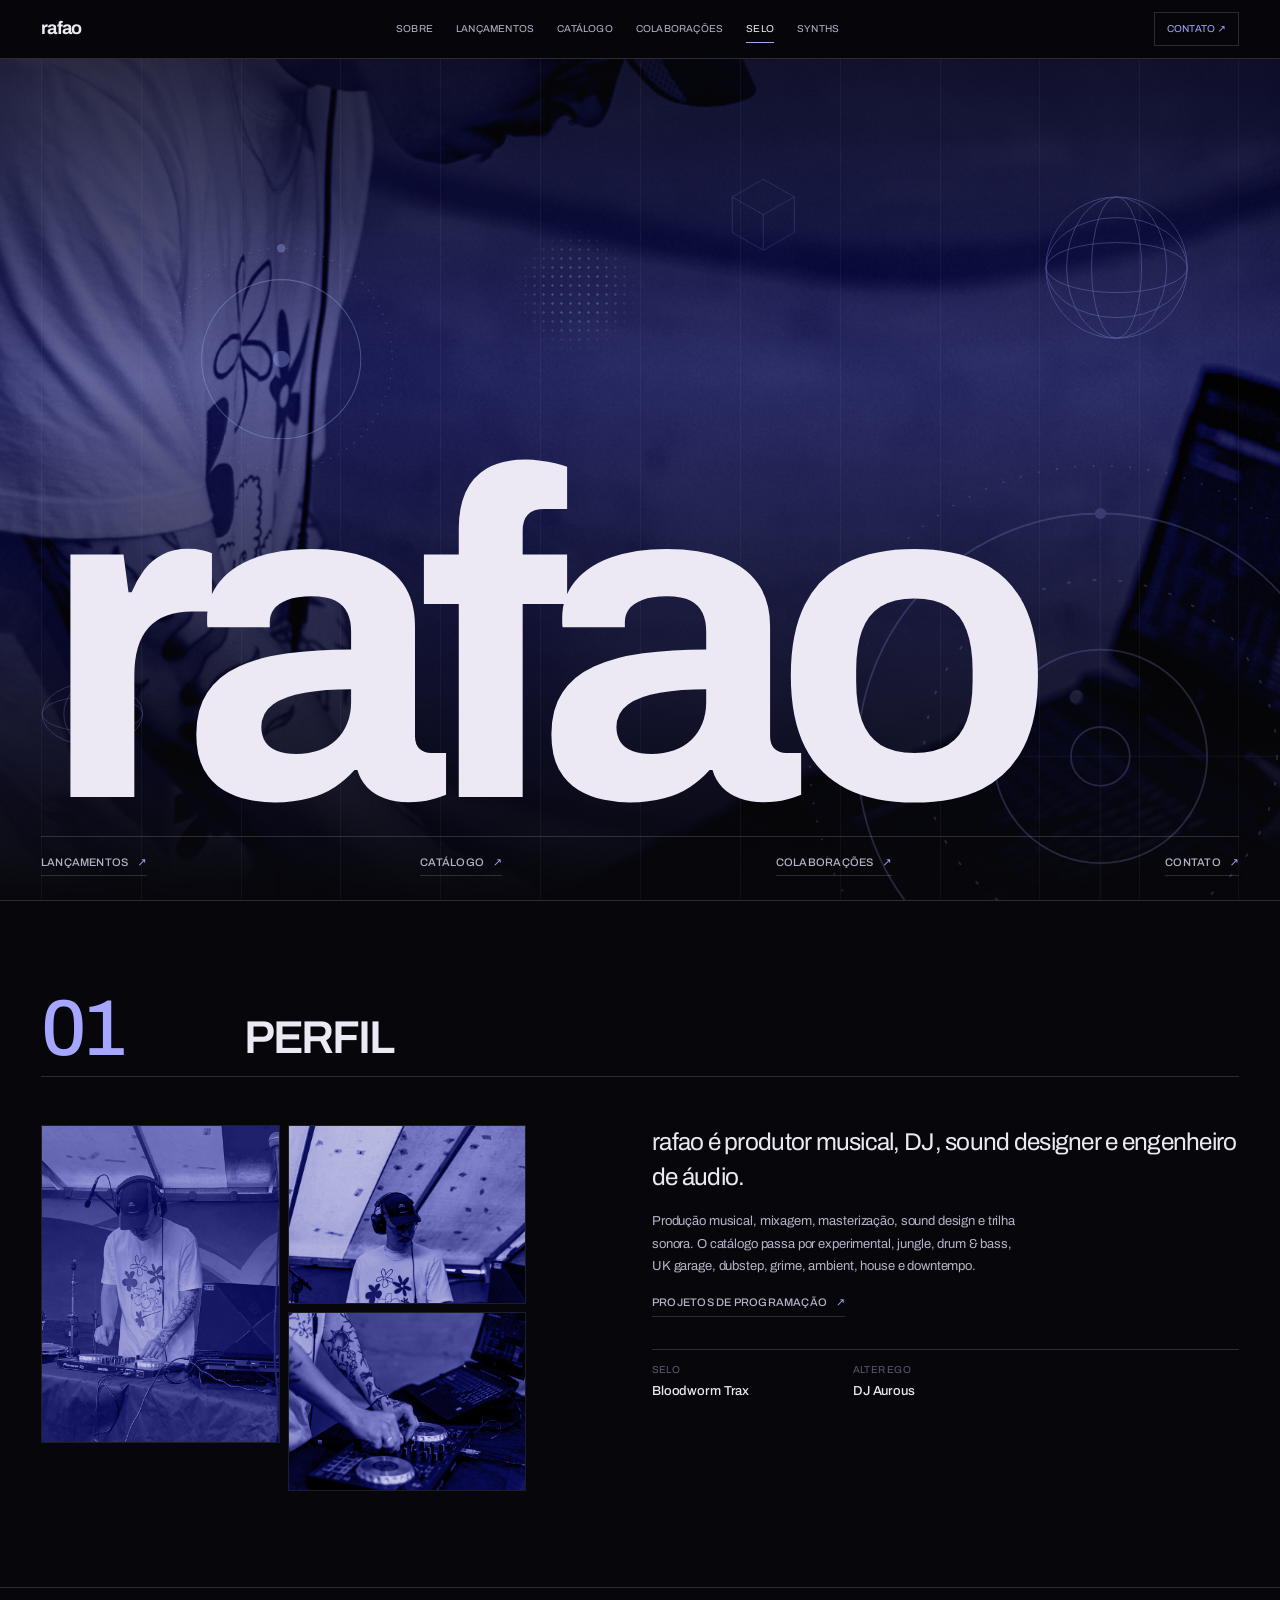
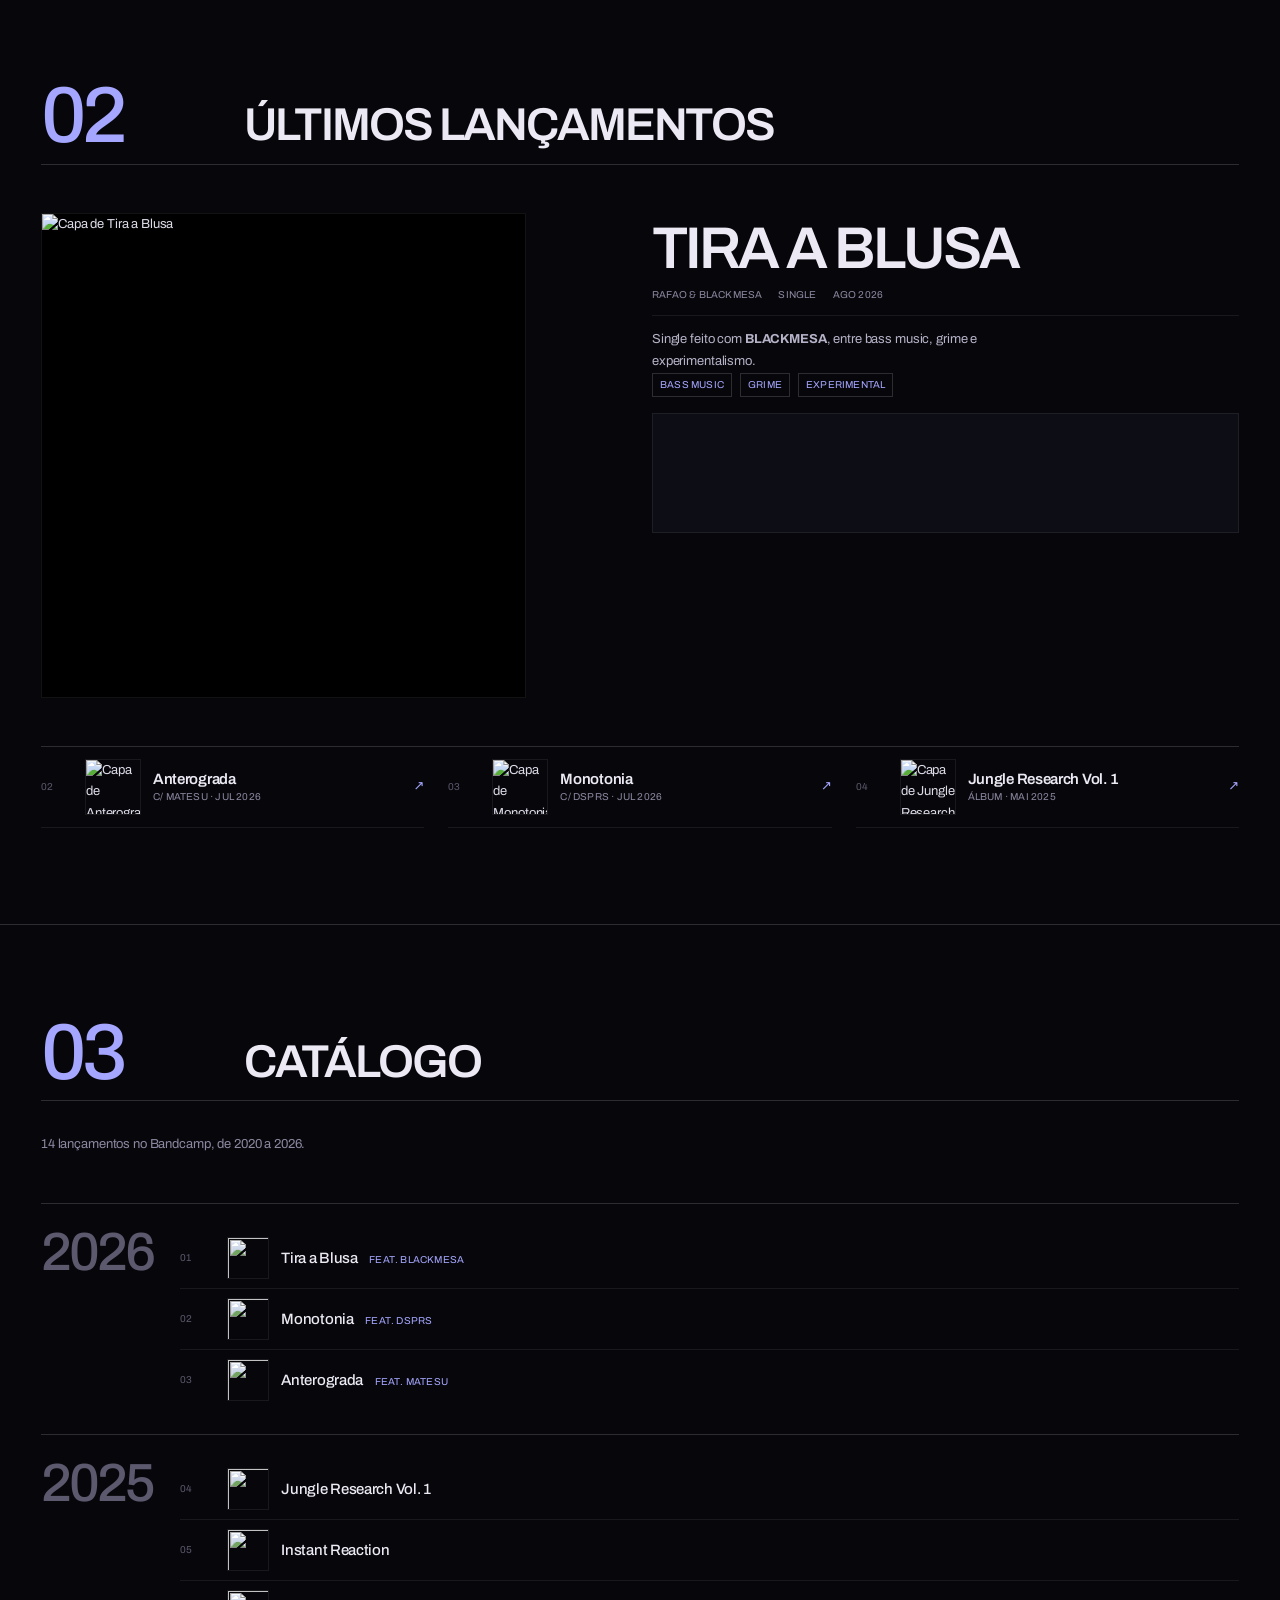
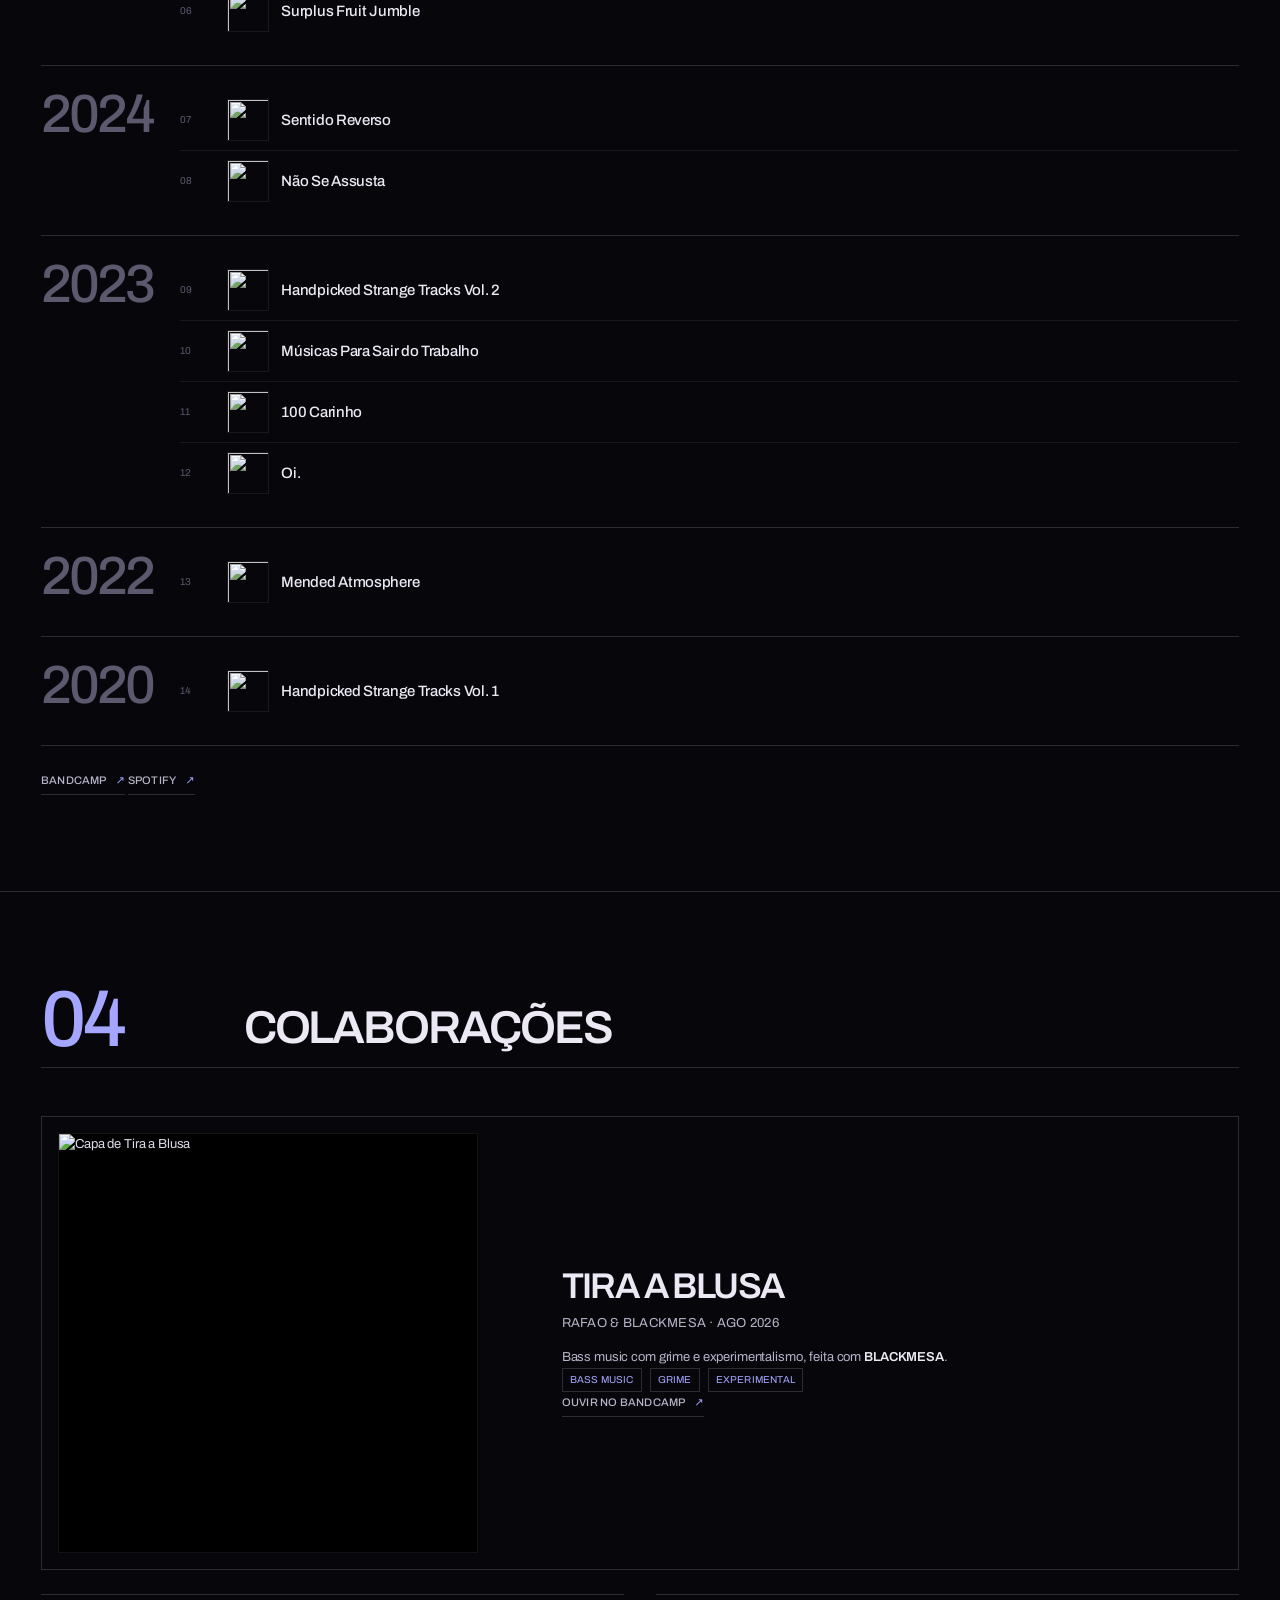
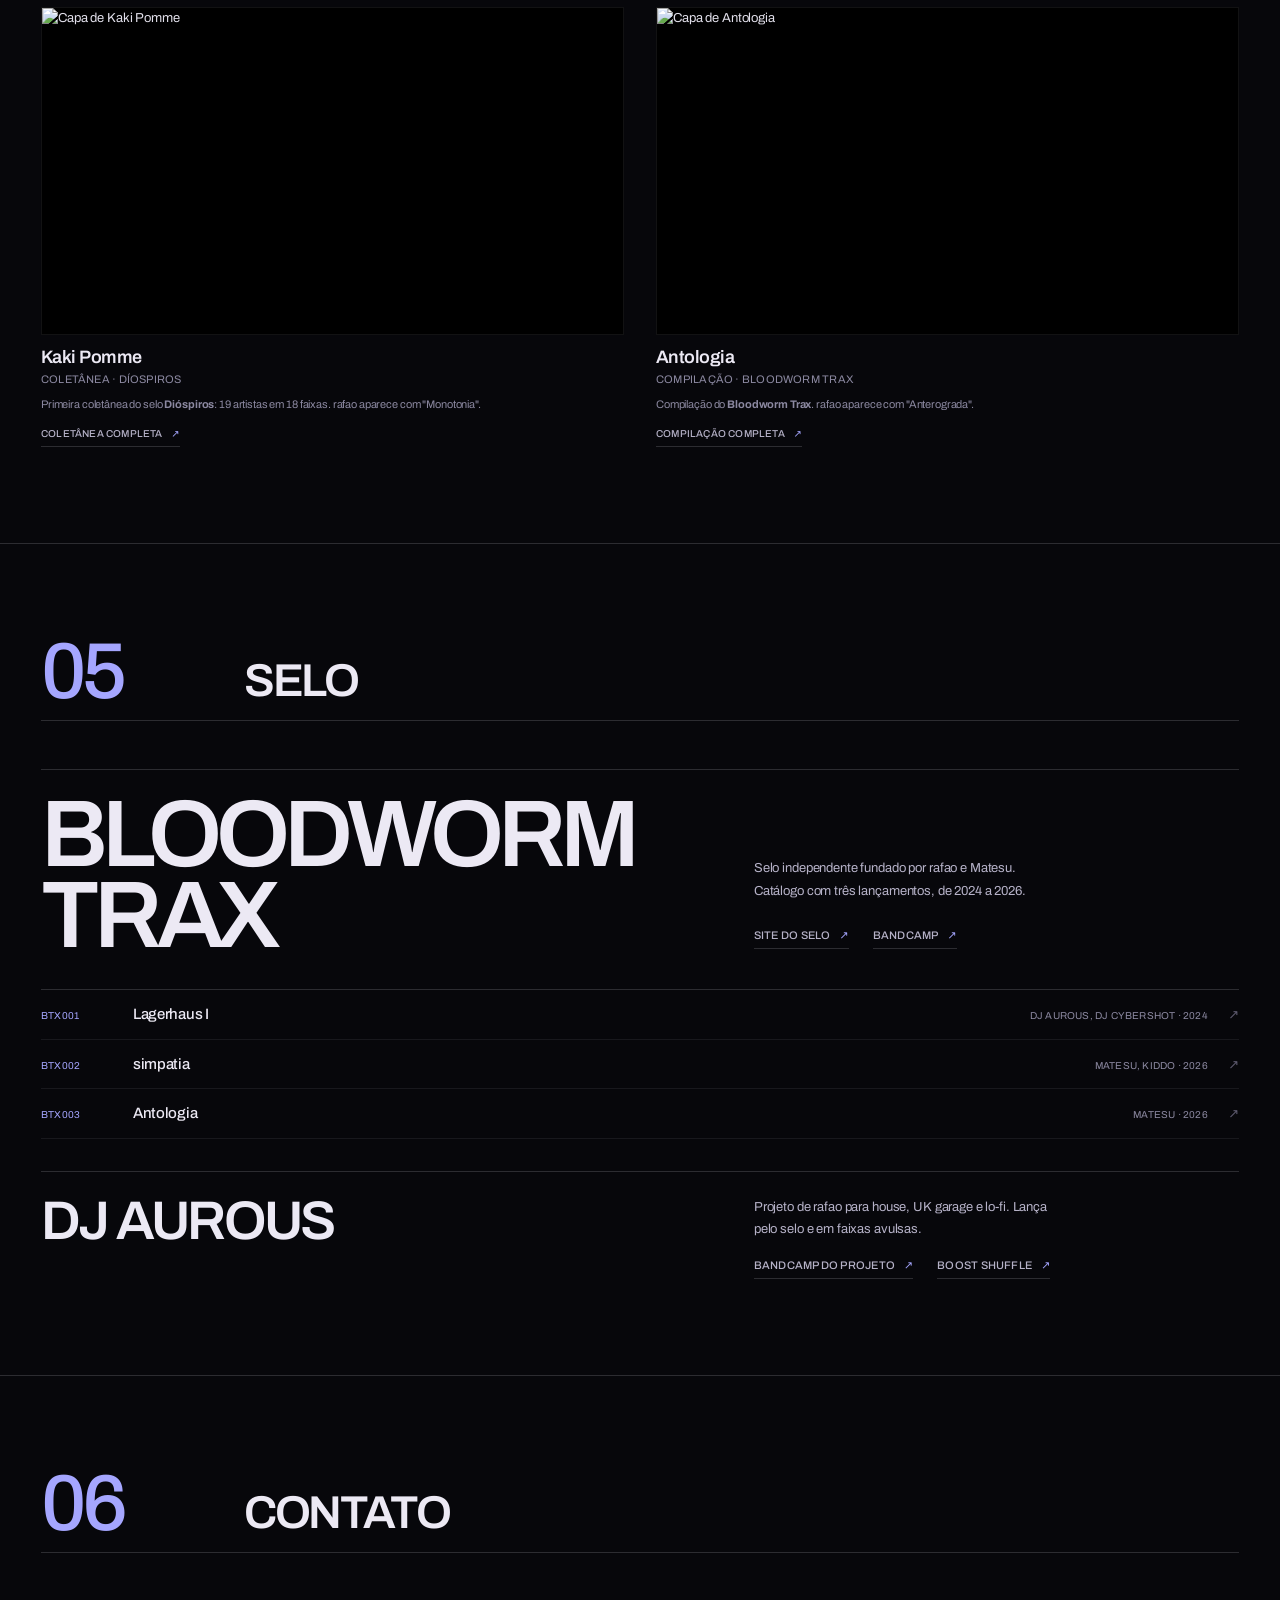
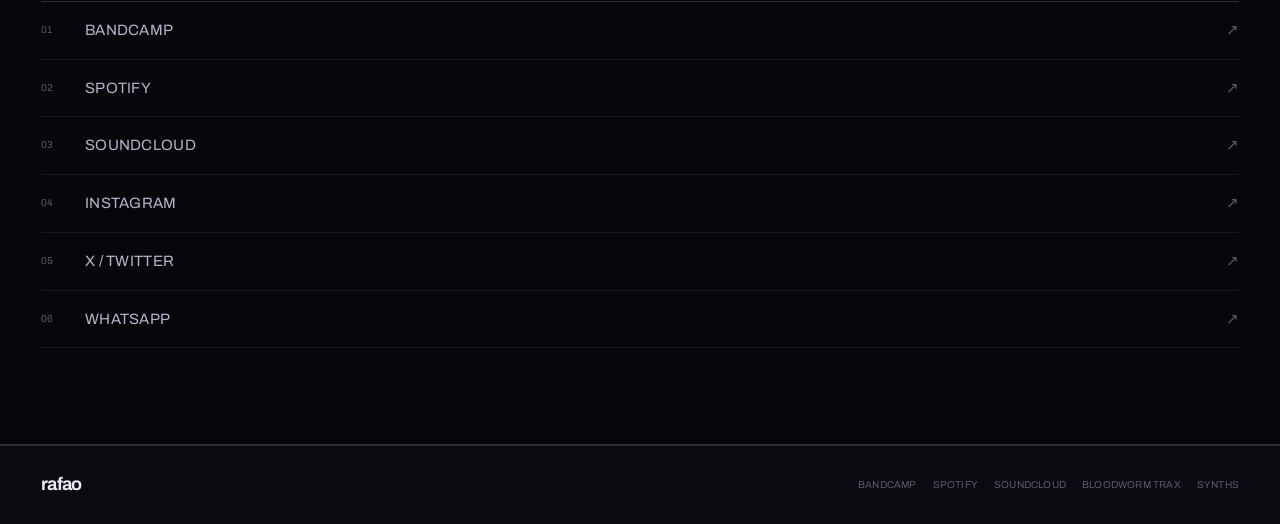
==== commit 49017f96: "trim copy, drop services and alter ego, single typeface, global cursor" ====
--- a/index.html
+++ b/index.html
@@ -8,7 +8,7 @@
   <meta name="theme-color" content="#07070b" />
   <link rel="preconnect" href="https://fonts.googleapis.com" />
   <link rel="preconnect" href="https://fonts.gstatic.com" crossorigin />
-  <link href="https://fonts.googleapis.com/css2?family=Space+Grotesk:wght@400;500;600;700&family=IBM+Plex+Mono:wght@400;500;600&display=swap" rel="stylesheet" />
+  <link href="https://fonts.googleapis.com/css2?family=Archivo:wght@400;500;600;700&display=swap" rel="stylesheet" />
   <link rel="stylesheet" href="css/site.css" />
   <link rel="icon" href="data:image/svg+xml,%3Csvg xmlns='http://www.w3.org/2000/svg' viewBox='0 0 32 32'%3E%3Crect width='32' height='32' fill='%2307070b'/%3E%3Ccircle cx='16' cy='16' r='8' fill='none' stroke='%236366f1' stroke-width='2'/%3E%3C/svg%3E" />
 </head>
@@ -23,11 +23,9 @@
       <a href="#sobre">Sobre</a>
       <a href="#lancamentos">Lançamentos</a>
       <a href="#discografia">Catálogo</a>
-      <a href="#servicos">Serviços</a>
       <a href="#colaboracoes">Colaborações</a>
       <a href="#selo">Selo</a>
       <a href="synths.html">Synths</a>
-      <a href="#alterego">Alter ego</a>
     </nav>
     <a href="#contato" class="nav-cta">contato ↗</a>
     <button class="menu-toggle" aria-label="Abrir menu" aria-expanded="false" aria-controls="nav">
@@ -95,7 +93,6 @@
       <div class="geo geo--dots"></div>
     </div>
     <div class="hero-spot" aria-hidden="true"></div>
-    <div class="hero-cursor" aria-hidden="true"></div>
 
     <div class="page hero-inner">
       <h1 class="hero-name">rafao</h1>
@@ -119,7 +116,6 @@
         <div class="sec-body">
           <h2 class="sec-title">Perfil</h2>
         </div>
-        <span class="sec-note">produtor<br />engenheiro de áudio</span>
       </div>
 
       <div class="sobre">
@@ -131,13 +127,10 @@
 
         <div class="bio reveal">
           <p class="bio-lead">rafao é produtor musical, DJ, sound designer e engenheiro de áudio.</p>
-          <p>Lança música desde 2018 e nunca se prendeu a um gênero. Experimental, jungle, drum &amp; bass, UK garage, dubstep, grime, ambient, house e downtempo aparecem em pontos diferentes do catálogo.</p>
-          <p>É co-fundador do selo <strong>Bloodworm Trax</strong>. Sob o nome <strong>DJ Aurous</strong>, faz house, UK garage e lo-fi, com discos pelo selo e faixas avulsas.</p>
-          <p>Também trabalha com código e áudio, em projetos como o Opcoda e o MiniSynth32.</p>
+          <p>Produção musical, mixagem, masterização, sound design e trilha sonora. O catálogo passa por experimental, jungle, drum &amp; bass, UK garage, dubstep, grime, ambient, house e downtempo.</p>
           <a class="tlink bio-link" href="synths.html">projetos de programação <span class="arw">↗</span></a>
 
           <dl class="ficha">
-            <div><dt>desde</dt><dd>2018</dd></div>
             <div><dt>selo</dt><dd>Bloodworm Trax</dd></div>
             <div><dt>alter ego</dt><dd>DJ Aurous</dd></div>
           </dl>
@@ -154,7 +147,6 @@
         <div class="sec-body">
           <h2 class="sec-title">Últimos lançamentos</h2>
         </div>
-        <span class="sec-note">2025 — 2026<br />bandcamp</span>
       </div>
 
       <article class="featured reveal">
@@ -162,7 +154,6 @@
           <img src="https://f4.bcbits.com/img/a1072240487_2.jpg" alt="Capa de Tira a Blusa" loading="lazy" />
         </div>
         <div class="featured-info">
-          <span class="kicker">mais recente · colaboração</span>
           <h3>Tira a Blusa</h3>
           <div class="rel-meta">
             <span>rafao & blackmesa</span><span>single</span><span>ago 2026</span>
@@ -204,11 +195,10 @@
         <div class="sec-body">
           <h2 class="sec-title">Catálogo</h2>
         </div>
-        <span class="sec-note">14 lançamentos<br />2020 — 2026</span>
       </div>
 
       <div class="sec-intro reveal">
-        <p>Lançamentos no Bandcamp: singles, álbuns e colaborações, em ordem cronológica.</p>
+        <p>14 lançamentos no Bandcamp, de 2020 a 2026.</p>
       </div>
 
       <div class="catalog reveal">
@@ -322,7 +312,6 @@
       </div>
 
       <div class="catalog-foot reveal">
-        <span class="micro">14 lançamentos · bandcamp + streaming</span>
         <div class="foot-links">
           <a class="tlink" href="https://rafao.bandcamp.com" target="_blank" rel="noopener">bandcamp <span class="arw">↗</span></a>
           <a class="tlink" href="https://open.spotify.com/artist/5esIjpKHUVFABUtfayhuJg" target="_blank" rel="noopener">spotify <span class="arw">↗</span></a>
@@ -331,41 +320,14 @@
     </div>
   </section>
 
-  <!-- ── 04 serviços ── -->
-  <section class="section" id="servicos">
+  <!-- ── 04 colaborações ── -->
+  <section class="section" id="colaboracoes">
     <div class="page">
       <div class="sec-head reveal">
         <span class="sec-num">04</span>
         <div class="sec-body">
-          <h2 class="sec-title">O que eu faço</h2>
-        </div>
-        <span class="sec-note">artistas · selos<br />marcas</span>
-      </div>
-
-      <div class="svc-list reveal">
-        <div class="svc-row"><span class="idx">01</span><span class="name">Produção Musical</span><span class="arw">↗</span></div>
-        <div class="svc-row"><span class="idx">02</span><span class="name">Trilha Sonora</span><span class="arw">↗</span></div>
-        <div class="svc-row"><span class="idx">03</span><span class="name">Mixagem</span><span class="arw">↗</span></div>
-        <div class="svc-row"><span class="idx">04</span><span class="name">Masterização</span><span class="arw">↗</span></div>
-        <div class="svc-row"><span class="idx">05</span><span class="name">Ghost Producing</span><span class="arw">↗</span></div>
-        <div class="svc-row"><span class="idx">06</span><span class="name">Sound Design</span><span class="arw">↗</span></div>
-        <div class="svc-row"><span class="idx">07</span><span class="name">Beatmaking</span><span class="arw">↗</span></div>
-        <div class="svc-row"><span class="idx">08</span><span class="name">Instrumental</span><span class="arw">↗</span></div>
-        <div class="svc-row"><span class="idx">09</span><span class="name">Edição de Áudio</span><span class="arw">↗</span></div>
-      </div>
-      <p class="svc-note">est. 2018</p>
-    </div>
-  </section>
-
-  <!-- ── 05 colaborações ── -->
-  <section class="section" id="colaboracoes">
-    <div class="page">
-      <div class="sec-head reveal">
-        <span class="sec-num">05</span>
-        <div class="sec-body">
           <h2 class="sec-title">Colaborações</h2>
         </div>
-        <span class="sec-note">3 projetos<br />2026</span>
       </div>
 
       <div class="collab">
@@ -374,7 +336,6 @@
             <img src="https://f4.bcbits.com/img/a1072240487_2.jpg" alt="Capa de Tira a Blusa" loading="lazy" />
           </div>
           <div>
-            <span class="kicker">colaboração · single</span>
             <h3>Tira a Blusa</h3>
             <p class="collab-role">rafao & blackmesa · ago 2026</p>
             <p>Bass music com grime e experimentalismo, feita com <strong>BLACKMESA</strong>.</p>
@@ -400,7 +361,7 @@
             </div>
             <h4>Antologia</h4>
             <p class="collab-role">compilação · bloodworm trax</p>
-            <p>Compilação do <strong>Bloodworm Trax</strong> organizada por <strong>Matesu</strong>. rafao aparece com "Anterograda".</p>
+            <p>Compilação do <strong>Bloodworm Trax</strong>. rafao aparece com "Anterograda".</p>
             <a class="tlink" href="https://bloodwormtrax.bandcamp.com/album/btx003-antologia" target="_blank" rel="noopener">compilação completa <span class="arw">↗</span></a>
           </article>
         </div>
@@ -408,94 +369,76 @@
     </div>
   </section>
 
-  <!-- ── 06 selo ── -->
+  <!-- ── 05 selo ── -->
   <section class="section" id="selo">
     <div class="page">
       <div class="sec-head reveal">
-        <span class="sec-num">06</span>
+        <span class="sec-num">05</span>
         <div class="sec-body">
           <h2 class="sec-title">Selo</h2>
         </div>
-        <span class="sec-note">bloodworm trax<br />bandcamp + site</span>
       </div>
 
       <div class="label reveal">
         <div class="label-mark">
-          <span class="kicker">selo independente</span>
           <h3>Bloodworm Trax</h3>
         </div>
         <div class="label-copy">
-          <p>Fundado por rafao e Matesu. É por ele que saem os lançamentos de DJ Aurous, as compilações e parte das colaborações.</p>
+          <p>Selo independente fundado por rafao e Matesu. Catálogo com três lançamentos, de 2024 a 2026.</p>
           <div class="label-links">
             <a class="tlink" href="https://bloodwormtrax.neocities.org/" target="_blank" rel="noopener">site do selo <span class="arw">↗</span></a>
             <a class="tlink" href="https://bloodwormtrax.bandcamp.com" target="_blank" rel="noopener">bandcamp <span class="arw">↗</span></a>
           </div>
         </div>
       </div>
-    </div>
-  </section>
-
-  <!-- ── 07 alter ego ── -->
-  <section class="section" id="alterego">
-    <div class="page">
-      <div class="sec-head reveal">
-        <span class="sec-num">07</span>
-        <div class="sec-body">
-          <h2 class="sec-title">Alter ego</h2>
-        </div>
-        <span class="sec-note">house · uk garage<br />lo-fi</span>
-      </div>
-
-      <div class="alter">
-        <div class="alter-title reveal">
-          <span class="kicker">projeto paralelo</span>
-          <h3><a href="https://djaurous.bandcamp.com" target="_blank" rel="noopener">DJ Aurous</a></h3>
-        </div>
-        <div class="alter-copy reveal">
-          <p>Projeto paralelo de rafao para house, UK garage e lo-fi, com lançamentos pelo Bloodworm Trax e faixas avulsas.</p>
-          <a class="tlink" href="https://djaurous.bandcamp.com" target="_blank" rel="noopener">abrir bandcamp <span class="arw">↗</span></a>
-        </div>
-
-        <div class="alter-items">
-          <article class="alter-item reveal">
-            <img src="https://f4.bcbits.com/img/a2572503252_2.jpg" alt="Capa de Lagerhaus I" loading="lazy" />
-            <div>
-              <h4><a href="https://bloodwormtrax.bandcamp.com/album/btx001-lagerhaus-i" target="_blank" rel="noopener">Lagerhaus I</a></h4>
-              <p class="collab-role">bTx001 · c/ DJ Cybershot</p>
-              <p>Primeiro lançamento do Bloodworm Trax, feito com DJ Cybershot. Nove faixas de house com graves saturados e agudos comprimidos.</p>
-            </div>
-          </article>
-
-          <article class="alter-item reveal">
-            <img src="https://f4.bcbits.com/img/a2259107752_2.jpg" alt="Capa de Boost Shuffle" loading="lazy" />
-            <div>
-              <h4><a href="https://djaurous.bandcamp.com/track/boost-shuffle" target="_blank" rel="noopener">Boost Shuffle</a></h4>
-              <p class="collab-role">single · house / uk garage</p>
-              <p>Faixa avulsa de DJ Aurous: house com texturas etéreas, UK garage e lo-fi.</p>
-            </div>
-          </article>
-        </div>
-      </div>
-    </div>
-  </section>
-
-  <!-- ── 08 contato ── -->
+
+      <div class="label-releases reveal">
+        <a class="label-rel" href="https://bloodwormtrax.bandcamp.com/album/btx001-lagerhaus-i" target="_blank" rel="noopener">
+          <span class="label-rel-idx">bTx001</span>
+          <span class="label-rel-title">Lagerhaus I</span>
+          <span class="label-rel-meta">DJ Aurous, DJ Cybershot · 2024</span>
+          <span class="arw">↗</span>
+        </a>
+        <a class="label-rel" href="https://bloodwormtrax.bandcamp.com/track/btx002-simpatia" target="_blank" rel="noopener">
+          <span class="label-rel-idx">bTx002</span>
+          <span class="label-rel-title">simpatia</span>
+          <span class="label-rel-meta">Matesu, kiddo · 2026</span>
+          <span class="arw">↗</span>
+        </a>
+        <a class="label-rel" href="https://bloodwormtrax.bandcamp.com/album/btx003-antologia" target="_blank" rel="noopener">
+          <span class="label-rel-idx">bTx003</span>
+          <span class="label-rel-title">Antologia</span>
+          <span class="label-rel-meta">Matesu · 2026</span>
+          <span class="arw">↗</span>
+        </a>
+      </div>
+
+      <div class="alias reveal">
+        <div class="alias-head">
+          <h4><a href="https://djaurous.bandcamp.com" target="_blank" rel="noopener">DJ Aurous</a></h4>
+        </div>
+        <div class="alias-copy">
+          <p>Projeto de rafao para house, UK garage e lo-fi. Lança pelo selo e em faixas avulsas.</p>
+          <div class="alias-links">
+            <a class="tlink" href="https://djaurous.bandcamp.com" target="_blank" rel="noopener">bandcamp do projeto <span class="arw">↗</span></a>
+            <a class="tlink" href="https://djaurous.bandcamp.com/track/boost-shuffle" target="_blank" rel="noopener">boost shuffle <span class="arw">↗</span></a>
+          </div>
+        </div>
+      </div>
+    </div>
+  </section>
+
+  <!-- ── 06 contato ── -->
   <section class="section" id="contato">
     <div class="page">
       <div class="sec-head reveal">
-        <span class="sec-num">08</span>
-        <div class="sec-body">
-          <h2 class="sec-title">Vamos trabalhar</h2>
-        </div>
-        <span class="sec-note">booking · colaborações<br />projetos</span>
+        <span class="sec-num">06</span>
+        <div class="sec-body">
+          <h2 class="sec-title">Contato</h2>
+        </div>
       </div>
 
       <div class="contact">
-        <div class="contact-lead reveal">
-          <h3>Disponível para<br />novos projetos.</h3>
-          <p>14 lançamentos no Bandcamp e faixas em streaming. Para orçamento ou parceria, chama no WhatsApp.</p>
-        </div>
-
         <div class="contact-list reveal">
           <a class="contact-row" href="https://rafao.bandcamp.com" target="_blank" rel="noopener">
             <span class="idx">01</span><span>Bandcamp</span><span class="arw">↗</span>
@@ -525,8 +468,6 @@
 <footer class="site-footer">
   <div class="page">
     <span class="f-brand">rafao</span>
-    <span>© 2026 — sonic adventurer</span>
-    <span>produção · mix · master · sound design</span>
     <div class="f-links">
       <a href="https://rafao.bandcamp.com" target="_blank" rel="noopener">bandcamp</a>
       <a href="https://open.spotify.com/artist/5esIjpKHUVFABUtfayhuJg" target="_blank" rel="noopener">spotify</a>
@@ -537,6 +478,8 @@
   </div>
 </footer>
 
+<div class="page-cursor" aria-hidden="true"></div>
+
 <script src="js/main.js" defer></script>
 </body>
 </html>
--- a/css/site.css
+++ b/css/site.css
@@ -12,8 +12,8 @@
       --line-soft:rgba(236,233,244,.075);
       --accent:#6366f1;
       --accent-2:#a5a6ff;
-      --mono:'IBM Plex Mono',ui-monospace,monospace;
-      --sans:'Space Grotesk',system-ui,sans-serif;
+      --mono:'Archivo',system-ui,sans-serif;
+      --sans:'Archivo',system-ui,sans-serif;
 
       --step--2:.625rem;   /* 10 */
       --step--1:.6875rem;  /* 11 */
@@ -58,7 +58,7 @@
       position:absolute;left:var(--margin);top:-100px;z-index:200;
       background:var(--paper);color:var(--canvas);
       padding:10px 14px;font-family:var(--mono);font-size:var(--step--1);
-      letter-spacing:.12em;text-transform:uppercase;
+      letter-spacing:.02em;text-transform:uppercase;
     }
     .skip:focus{top:10px}
 
@@ -66,7 +66,7 @@
     .page{width:100%;max-width:var(--max);margin-inline:auto;padding-inline:var(--margin)}
     .micro{
       font-family:var(--mono);font-size:var(--step--2);font-weight:500;
-      letter-spacing:.16em;text-transform:uppercase;color:var(--muted);
+      letter-spacing:.02em;text-transform:uppercase;color:var(--muted);
     }
     .micro--accent{color:var(--accent-2)}
     .rule{border:0;border-top:1px solid var(--line)}
@@ -74,7 +74,7 @@
     .tlink{
       display:inline-flex;align-items:center;gap:.55rem;
       font-family:var(--mono);font-size:var(--step--1);font-weight:500;
-      letter-spacing:.14em;text-transform:uppercase;color:var(--ink-2);
+      letter-spacing:.02em;text-transform:uppercase;color:var(--ink-2);
       border-bottom:1px solid var(--line);padding-bottom:4px;
       transition:color .18s,border-color .18s;
     }
@@ -103,7 +103,7 @@
     .nav{display:flex;align-items:center;gap:clamp(14px,1.8vw,26px)}
     .nav a{
       position:relative;font-family:var(--mono);font-size:var(--step--2);
-      letter-spacing:.15em;text-transform:uppercase;color:var(--ink-2);
+      letter-spacing:.02em;text-transform:uppercase;color:var(--ink-2);
       padding-block:6px;transition:color .15s;
     }
     .nav a::after{
@@ -114,7 +114,7 @@
     .nav a:hover::after,.nav a.active::after{width:100%}
     .nav-cta{
       font-family:var(--mono);font-size:var(--step--2);
-      letter-spacing:.15em;text-transform:uppercase;color:var(--accent-2);
+      letter-spacing:.02em;text-transform:uppercase;color:var(--accent-2);
       border:1px solid var(--line);
       padding:8px 12px;transition:background .18s,color .18s,border-color .18s;
     }
@@ -194,16 +194,19 @@
       mix-blend-mode:screen;
     }
     .hero:hover .hero-spot{opacity:1}
-    .hero-cursor{
-      position:absolute;left:0;top:0;z-index:4;pointer-events:none;
-      width:36px;height:36px;margin:-18px 0 0 -18px;border-radius:50%;
-      border:1px solid rgba(165,180,252,.75);
-      box-shadow:0 0 0 1px rgba(99,102,241,.15) inset,0 0 22px rgba(99,102,241,.25);
-      opacity:0;transition:opacity .3s;
-      transform:translate3d(var(--cx,-100px),var(--cy,-100px),0);
+    .page-cursor{
+      position:fixed;left:0;top:0;z-index:999;pointer-events:none;
+      width:28px;height:28px;margin:-14px 0 0 -14px;border-radius:50%;
+      border:1px solid rgba(165,180,252,.8);
+      box-shadow:0 0 0 1px rgba(99,102,241,.15) inset,0 0 22px rgba(99,102,241,.22);
+      background:rgba(99,102,241,.05);
+      opacity:0;
+      transition:opacity .25s,border-color .2s,background .2s;
+      transform:translate3d(-100px,-100px,0) scale(var(--cs,1));
       will-change:transform;
     }
-    .hero:hover .hero-cursor{opacity:1}
+    .page-cursor.is-on{opacity:1}
+    .page-cursor.on-link{--cs:1.55;border-color:var(--accent-2);background:rgba(99,102,241,.12)}
 
     /* ── geometria de linha (primitivas 3D) ── */
     .hero-geo{position:absolute;inset:0;z-index:2;pointer-events:none;overflow:hidden}
@@ -246,7 +249,7 @@
       50%{transform:translateY(-12px) rotate(6deg)}
     }
     @media(hover:none){
-      .hero-spot,.hero-cursor{display:none}
+      .hero-spot,.page-cursor{display:none}
     }
 
     /* ───────────────────────────── section chrome ──────────────────── */
@@ -262,17 +265,11 @@
       font-weight:500;line-height:.8;letter-spacing:-.055em;
       color:var(--accent-2);font-variant-numeric:tabular-nums;
     }
-    .sec-body{grid-column:3 / 11}
+    .sec-body{grid-column:3 / 13}
     .sec-title{
       font-family:var(--sans);font-weight:600;
       font-size:clamp(1.75rem,3.6vw,3rem);
       line-height:.95;letter-spacing:-.045em;text-transform:uppercase;color:var(--paper);
-    }
-    .sec-note{
-      grid-column:11 / 13;justify-self:end;text-align:right;
-      font-family:var(--mono);font-size:var(--step--2);line-height:1.7;
-      letter-spacing:.14em;text-transform:uppercase;color:var(--dim);
-      padding-bottom:2px;
     }
     .sec-intro{
       display:grid;grid-template-columns:repeat(12,minmax(0,1fr));
@@ -326,7 +323,7 @@
     }
     .ficha dt{
       font-family:var(--mono);font-size:var(--step--2);
-      letter-spacing:.15em;text-transform:uppercase;color:var(--dim);
+      letter-spacing:.02em;text-transform:uppercase;color:var(--dim);
       margin-bottom:5px;
     }
     .ficha dd{font-size:var(--step-0);font-weight:500;color:var(--paper);line-height:1.35}
@@ -342,13 +339,6 @@
       grid-column:7 / 13;display:flex;flex-direction:column;
       padding-top:var(--s2);
     }
-    .kicker{
-      display:inline-flex;align-items:center;gap:.6rem;
-      font-family:var(--mono);font-size:var(--step--2);font-weight:500;
-      letter-spacing:.16em;text-transform:uppercase;color:var(--accent-2);
-      margin-bottom:var(--s3);
-    }
-    .kicker::before{content:"";display:block;width:18px;height:1px;background:var(--accent-2)}
     .featured h3{
       font-family:var(--sans);font-weight:600;
       font-size:clamp(2.1rem,4.6vw,3.9rem);
@@ -358,7 +348,7 @@
     .rel-meta{
       display:flex;flex-wrap:wrap;gap:var(--s2) var(--s4);
       font-family:var(--mono);font-size:var(--step--2);
-      letter-spacing:.12em;text-transform:uppercase;color:var(--muted);
+      letter-spacing:.02em;text-transform:uppercase;color:var(--muted);
       padding-bottom:var(--s3);border-bottom:1px solid var(--line-soft);
       margin-bottom:var(--s3);
     }
@@ -387,7 +377,7 @@
     }
     .strip-item h4 em{
       display:block;font-family:var(--mono);font-style:normal;font-size:var(--step--2);
-      font-weight:400;letter-spacing:.1em;text-transform:uppercase;color:var(--muted);
+      font-weight:400;letter-spacing:.02em;text-transform:uppercase;color:var(--muted);
       margin-top:3px;
     }
     .strip-item .arw{color:var(--accent-2);font-size:var(--step-0);transition:transform .18s}
@@ -428,38 +418,12 @@
     }
     .cat-title em{
       font-family:var(--mono);font-style:normal;font-size:var(--step--2);
-      font-weight:400;letter-spacing:.1em;text-transform:uppercase;color:var(--accent-2);
+      font-weight:400;letter-spacing:.02em;text-transform:uppercase;color:var(--accent-2);
       margin-left:.55rem;
     }
     .catalog-foot{
       display:flex;align-items:center;justify-content:space-between;
       gap:var(--s4);flex-wrap:wrap;padding-top:var(--s5);
-    }
-
-    /* ───────────────────────────── serviços ────────────────────────── */
-    .svc-list{margin-top:var(--s7);border-top:1px solid var(--line)}
-    .svc-row{
-      display:grid;grid-template-columns:3rem minmax(0,1fr) 3rem;
-      gap:var(--gutter);align-items:baseline;
-      padding-block:clamp(12px,1.6vw,18px);
-      border-bottom:1px solid var(--line-soft);
-      transition:padding-left .2s,background .2s;
-    }
-    .svc-row:hover{padding-left:var(--s3);background:rgba(99,102,241,.06)}
-    .svc-row .idx{font-family:var(--mono);font-size:var(--step--1);color:var(--dim);letter-spacing:.08em}
-    .svc-row .name{
-      font-family:var(--sans);font-size:clamp(1.2rem,2.5vw,1.95rem);
-      font-weight:500;line-height:1.1;
-      letter-spacing:-.035em;text-transform:uppercase;color:var(--paper);
-    }
-    .svc-row .arw{
-      justify-self:end;color:var(--dim);font-size:var(--step-0);
-      transition:color .18s,transform .18s;
-    }
-    .svc-row:hover .arw{color:var(--accent-2);transform:translate(3px,-3px)}
-    .svc-note{
-      margin-top:var(--s5);font-family:var(--mono);font-size:var(--step--2);
-      letter-spacing:.16em;text-transform:uppercase;color:var(--dim);
     }
 
     /* ───────────────────────────── colaborações ────────────────────── */
@@ -485,7 +449,7 @@
     }
     .collab-role{
       font-family:var(--mono);font-size:var(--step--2);
-      letter-spacing:.12em;text-transform:uppercase;color:var(--muted);
+      letter-spacing:.02em;text-transform:uppercase;color:var(--muted);
       margin-bottom:var(--s3);
     }
     .collab-feature p{font-size:var(--step-0);line-height:1.7;color:var(--ink-2)}
@@ -493,7 +457,7 @@
     .tags{display:flex;flex-wrap:wrap;gap:var(--s2)}
     .tags span{
       font-family:var(--mono);font-size:var(--step--2);
-      letter-spacing:.1em;text-transform:uppercase;
+      letter-spacing:.02em;text-transform:uppercase;
       color:var(--accent-2);
       border:1px solid var(--line);
       padding:3px 7px;
@@ -527,7 +491,6 @@
       margin-top:var(--s7);padding-top:var(--s5);border-top:1px solid var(--line);
     }
     .label-mark{grid-column:1 / 8}
-    .label-mark .kicker{margin-bottom:var(--s3)}
     .label-mark h3{
       font-family:var(--sans);font-weight:600;
       font-size:clamp(2.6rem,7.4vw,6.4rem);
@@ -541,67 +504,65 @@
       display:flex;flex-wrap:wrap;gap:var(--s3) var(--s5);margin-top:var(--s5);
     }
 
-    /* ───────────────────────────── alter ego ───────────────────────── */
-    .alter{
-      display:grid;grid-template-columns:repeat(12,minmax(0,1fr));
-      gap:var(--gutter) var(--s5);margin-top:var(--s7);align-items:end;
-    }
-    .alter-title{grid-column:1 / 8}
-    .alter-title h3{
+    /* catálogo do selo */
+    .label-releases{margin-top:var(--s6);border-top:1px solid var(--line)}
+    .label-rel{
+      display:grid;grid-template-columns:5rem minmax(0,1fr) auto 1.2rem;
+      gap:var(--s3);align-items:baseline;
+      padding-block:var(--s3);border-bottom:1px solid var(--line-soft);
+      transition:padding-left .18s,background .18s;
+    }
+    .label-rel:hover{padding-left:var(--s2);background:rgba(99,102,241,.06)}
+    .label-rel-idx{
+      font-family:var(--mono);font-size:var(--step--2);
+      letter-spacing:.02em;text-transform:uppercase;color:var(--accent-2);
+    }
+    .label-rel-title{
+      font-family:var(--sans);font-size:var(--step-1);font-weight:500;
+      letter-spacing:-.02em;color:var(--paper);
+    }
+    .label-rel-meta{
+      font-family:var(--mono);font-size:var(--step--2);
+      letter-spacing:.02em;text-transform:uppercase;color:var(--muted);
+      text-align:right;
+    }
+    .label-rel .arw{
+      justify-self:end;color:var(--dim);
+      transition:color .15s,transform .15s;
+    }
+    .label-rel:hover .arw{color:var(--accent-2);transform:translate(2px,-2px)}
+
+    /* dj aurous dentro do selo */
+    .alias{
+      display:grid;grid-template-columns:repeat(12,minmax(0,1fr));
+      gap:var(--gutter) var(--s5);align-items:start;
+      margin-top:var(--s6);padding-top:var(--s5);border-top:1px solid var(--line);
+    }
+    .alias-head{grid-column:1 / 7}
+    .alias-head h4{
       font-family:var(--sans);font-weight:600;
-      font-size:clamp(2.6rem,7.4vw,6.4rem);
-      line-height:.86;letter-spacing:-.06em;text-transform:uppercase;color:var(--paper);
-    }
-    .alter-title .kicker{margin-bottom:var(--s3)}
-    .alter-copy{grid-column:8 / 13;padding-bottom:var(--s2)}
-    .alter-copy p{
-      font-size:var(--step-0);line-height:1.7;color:var(--ink-2);
-    }
-    .alter-copy .tlink{margin-top:var(--s4)}
-    .alter-items{
-      grid-column:1 / 13;
-      display:grid;grid-template-columns:1fr 1fr;
-      gap:var(--s5);margin-top:var(--s6);
-      border-top:1px solid var(--line);
-      padding-top:var(--s5);
-    }
-    .alter-item{
-      display:grid;grid-template-columns:84px minmax(0,1fr);
-      gap:var(--s4);align-items:start
-    }
-    .alter-item img{width:84px;height:84px;object-fit:cover;border:1px solid var(--line-soft)}
-    .alter-item h4{
-      font-family:var(--sans);font-size:var(--step-2);font-weight:600;
-      line-height:1.15;letter-spacing:-.03em;color:var(--paper);
-    }
-    .alter-item h4 a:hover{color:var(--accent-2)}
-    .alter-item .collab-role{margin:3px 0 var(--s2)}
-    .alter-item p{font-size:var(--step--1);line-height:1.65;color:var(--muted)}
+      font-size:clamp(2rem,4.6vw,3.4rem);
+      line-height:.92;letter-spacing:-.05em;text-transform:uppercase;color:var(--paper);
+    }
+    .alias-head h4 a:hover{color:var(--accent-2)}
+    .alias-copy{grid-column:8 / 13}
+    .alias-copy p{
+      font-size:var(--step-0);line-height:1.7;color:var(--ink-2);max-width:44ch;
+    }
+    .alias-links{
+      display:flex;flex-wrap:wrap;gap:var(--s3) var(--s5);margin-top:var(--s4);
+    }
 
     /* ───────────────────────────── contato ─────────────────────────── */
-    .contact{
-      display:grid;grid-template-columns:repeat(12,minmax(0,1fr));
-      gap:var(--gutter) var(--s5);margin-top:var(--s7);align-items:start;
-    }
-    .contact-lead{grid-column:1 / 8}
-    .contact-lead h3{
-      font-family:var(--sans);font-weight:600;
-      font-size:clamp(2.4rem,6vw,5rem);
-      line-height:.92;letter-spacing:-.055em;text-transform:uppercase;color:var(--paper);
-    }
-    .contact-lead p{
-      margin-top:var(--s5);font-size:var(--step-0);line-height:1.7;
-      color:var(--ink-2);max-width:44ch;
-    }
-    .contact-lead p strong{color:var(--paper);font-weight:600}
-    .contact-list{grid-column:9 / 13;border-top:1px solid var(--line)}
+    .contact{margin-top:var(--s7)}
+    .contact-list{border-top:1px solid var(--line)}
     .contact-row{
       display:grid;grid-template-columns:2rem minmax(0,1fr) 1.5rem;
       gap:var(--s3);align-items:center;
-      padding-block:var(--s3);
+      padding-block:var(--s4);
       border-bottom:1px solid var(--line-soft);
-      font-family:var(--mono);font-size:var(--step--1);
-      letter-spacing:.1em;text-transform:uppercase;
+      font-family:var(--mono);font-size:var(--step-1);
+      letter-spacing:.02em;text-transform:uppercase;
       color:var(--ink-2);
       transition:color .15s,padding-left .15s,background .15s;
     }
@@ -619,7 +580,7 @@
       gap:var(--s4) var(--s6);flex-wrap:wrap;
       padding-block:var(--s5);
       font-family:var(--mono);font-size:var(--step--2);
-      letter-spacing:.14em;text-transform:uppercase;
+      letter-spacing:.02em;text-transform:uppercase;
       color:var(--dim);
     }
     .site-footer .f-brand{
@@ -639,7 +600,7 @@
       .reveal{opacity:1;transform:none;transition:none}
       .hero-media img,.hero-inner{transform:none;transition:none}
       .hero-geo .geo{transition:none}
-      .hero-spot,.hero-cursor{display:none}
+      .hero-spot,.page-cursor{display:none}
     }
 
     /* ───────────────────────────── responsive ──────────────────────── */
@@ -648,21 +609,21 @@
       .bio{grid-column:7 / 13}
       .collab-feature{grid-column:1 / -1;grid-template-columns:5fr 7fr}
       .collab-side{grid-column:1 / -1;grid-template-columns:1fr 1fr;gap:var(--s5)}
-      .contact-lead{grid-column:1 / 7}
-      .contact-list{grid-column:7 / 13}
       .label-mark{grid-column:1 / 7}
       .label-copy{grid-column:7 / 13}
     }
     @media(max-width:900px){
       .sobre-media,.bio{grid-column:1 / -1}
       .bio{margin-top:var(--s5)}
-      .alter-title,.alter-copy{grid-column:1 / -1}
-      .alter-copy{margin-top:var(--s3);max-width:52ch}
-      .alter-items{grid-template-columns:1fr;margin-top:var(--s5)}
+      .alias-head,.alias-copy{grid-column:1 / -1}
+      .alias-copy{margin-top:var(--s3)}
+      .label-rel{grid-template-columns:4.5rem minmax(0,1fr) 1rem;gap:var(--s2)}
+      .label-rel-title,.label-rel-meta{grid-column:2 / 3}
+      .label-rel-meta{text-align:left;margin-top:2px}
+      .label-rel .arw{grid-row:1 / 3;align-self:center}
       .hero-actions{grid-column:1 / -1;justify-content:flex-start;margin-top:var(--s3)}
       .sec-num{grid-column:1 / 2}
-      .sec-body{grid-column:2 / 10}
-      .sec-note{grid-column:10 / 13}
+      .sec-body{grid-column:2 / -1}
       .sec-title{font-size:clamp(1.6rem,7.2vw,2.2rem)}
       .sec-intro p{grid-column:1 / -1}
       .ficha{grid-template-columns:1fr;gap:var(--s3)}
@@ -673,8 +634,6 @@
       .cat-title{font-size:var(--step-0)}
       .cat-title em{display:block;margin-left:0;margin-top:2px}
       .collab-side{grid-template-columns:1fr}
-      .alter-item{grid-template-columns:64px minmax(0,1fr)}
-      .alter-item img{width:64px;height:64px}
       .catalog-foot{align-items:flex-start;flex-direction:column}
       .site-footer .page{flex-direction:column;align-items:flex-start;gap:var(--s3)}
     }
@@ -688,15 +647,13 @@
         transition:transform .3s var(--ease),visibility .3s;z-index:110;
       }
       .nav.open{transform:none;visibility:visible}
-      .nav a{font-size:var(--step-0);letter-spacing:.14em}
+      .nav a{font-size:var(--step-0);letter-spacing:.02em}
       .nav-cta{display:none}
       .menu-toggle{display:flex}
       .featured-art,.featured-info{grid-column:1 / -1}
       .featured-art{max-width:480px}
       .collab-feature{grid-template-columns:1fr}
       .collab-feature .art{max-width:420px}
-      .contact-lead,.contact-list{grid-column:1 / -1}
-      .contact-list{margin-top:var(--s3)}
       .label-mark,.label-copy{grid-column:1 / -1}
       .label-copy{margin-top:var(--s3)}
     }
@@ -708,7 +665,6 @@
       .sec-head{grid-template-columns:3.75rem minmax(0,1fr);gap:var(--s3)}
       .sec-num{grid-column:1 / 2;font-size:clamp(2.4rem,11vw,3.6rem)}
       .sec-body{grid-column:2 / 3}
-      .sec-note{grid-column:1 / -1;justify-self:start;text-align:left;margin-top:var(--s2)}
       .sec-title{font-size:clamp(1.6rem,7.2vw,2.2rem)}
       .sec-intro p{grid-column:1 / -1}
       .ficha{grid-template-columns:1fr;gap:var(--s3)}
@@ -719,8 +675,6 @@
       .cat-title{font-size:var(--step-0)}
       .cat-title em{display:block;margin-left:0;margin-top:2px}
       .collab-side{grid-template-columns:1fr}
-      .alter-item{grid-template-columns:64px minmax(0,1fr)}
-      .alter-item img{width:64px;height:64px}
       .catalog-foot{align-items:flex-start;flex-direction:column}
       .site-footer .page{flex-direction:column;align-items:flex-start;gap:var(--s3)}
     }
@@ -747,14 +701,9 @@
       padding-top:var(--s4);border-top:1px solid var(--line);
     }
     .syn-lead{
-      grid-column:1 / 7;font-family:var(--sans);
+      grid-column:1 / 8;font-family:var(--sans);
       font-size:clamp(1.02rem,1.8vw,1.4rem);line-height:1.42;
       letter-spacing:-.025em;color:var(--paper);max-width:46ch;
-    }
-    .syn-aside{
-      grid-column:8 / 13;display:flex;flex-direction:column;gap:var(--s2);
-      font-family:var(--mono);font-size:var(--step--2);line-height:1.8;
-      letter-spacing:.14em;text-transform:uppercase;color:var(--dim);
     }
 
     .proj{
@@ -765,13 +714,7 @@
     .proj-media{grid-column:1 / 6;position:sticky;top:6rem}
     .proj-media .shot{border:1px solid var(--line);background:#000;overflow:hidden}
     .proj-media .shot img{width:100%;display:block}
-    .proj-media figcaption{
-      margin-top:var(--s3);font-family:var(--mono);font-size:var(--step--2);
-      letter-spacing:.12em;text-transform:uppercase;color:var(--muted);
-    }
     .proj-info{grid-column:6 / 13;min-width:0}
-    .proj-head{padding-bottom:var(--s3);border-bottom:1px solid var(--line)}
-    .proj-head .collab-role{margin:0}
     .proj-desc{
       margin-top:var(--s4);font-size:var(--step-0);line-height:1.72;
       color:var(--ink-2);max-width:56ch;
@@ -789,7 +732,7 @@
     }
     .spec dt{
       font-family:var(--mono);font-size:var(--step--2);font-weight:400;
-      letter-spacing:.14em;text-transform:uppercase;color:var(--dim);
+      letter-spacing:.02em;text-transform:uppercase;color:var(--dim);
     }
     .spec dd{
       font-family:var(--sans);font-size:var(--step--1);line-height:1.35;
@@ -806,18 +749,18 @@
     }
     .chain-row{display:flex;flex-wrap:wrap;align-items:center;gap:var(--s2)}
     .chain-node{
-      font-family:var(--mono);font-size:var(--step--2);letter-spacing:.1em;
+      font-family:var(--mono);font-size:var(--step--2);letter-spacing:.02em;
       text-transform:uppercase;color:var(--paper);
       border:1px solid var(--line);padding:5px 8px;background:var(--canvas-2);
     }
     .chain-link{
-      font-family:var(--mono);font-size:var(--step--2);letter-spacing:.08em;
+      font-family:var(--mono);font-size:var(--step--2);letter-spacing:.02em;
       text-transform:uppercase;color:var(--dim);
     }
     .chain-link::before{content:"→ ";color:var(--accent-2)}
     .chain-cap{
       margin-top:var(--s3);font-family:var(--mono);font-size:var(--step--2);
-      line-height:1.7;letter-spacing:.1em;text-transform:uppercase;color:var(--muted);
+      line-height:1.7;letter-spacing:.02em;text-transform:uppercase;color:var(--muted);
     }
 
     /* navegação entre projetos */
@@ -831,10 +774,6 @@
       .proj-media{grid-column:1 / -1;position:static;max-width:560px}
       .proj-info{grid-column:1 / -1;margin-top:var(--s2)}
       .syn-lead{grid-column:1 / -1}
-      .syn-aside{
-        grid-column:1 / -1;flex-direction:row;flex-wrap:wrap;
-        gap:var(--s2) var(--s5);margin-top:var(--s2);
-      }
     }
     @media(max-width:860px){
       .hero-geo .geo--sphere{width:110px;right:-5%;top:22%;opacity:.3}
@@ -847,6 +786,3 @@
       .spec > div{grid-template-columns:7.5rem minmax(0,1fr)}
       .syn-title{font-size:clamp(4.4rem,21vw,8rem)}
     }
-    @media(max-width:640px){
-      .syn-aside{flex-direction:column;gap:var(--s1)}
-    }
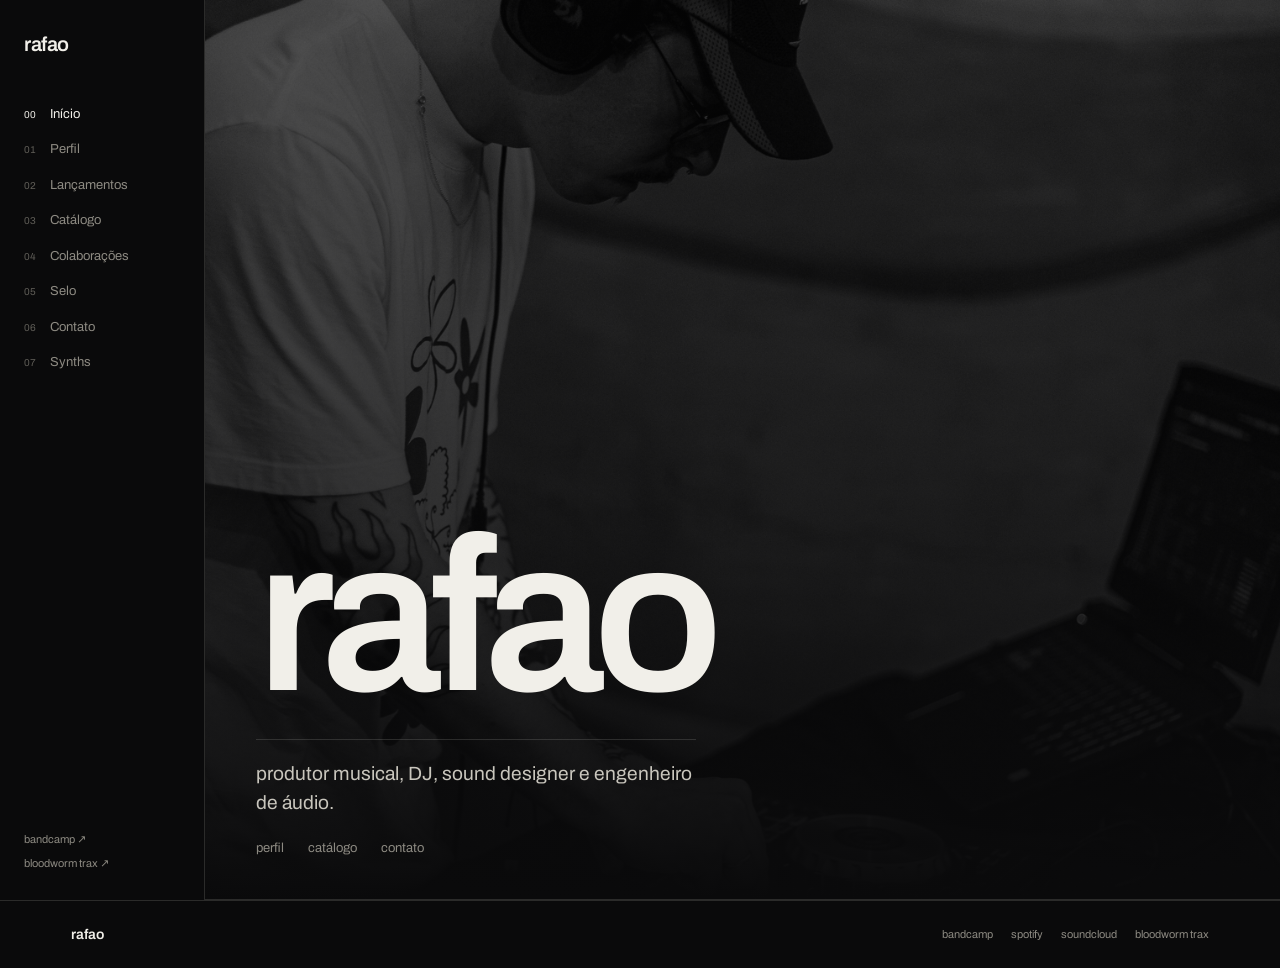
==== commit 265fa431: "split site into pages with persistent section rail home, perfil, lancamentos, catalogo, colaboracoes" ====
--- a/index.html
+++ b/index.html
@@ -3,483 +3,68 @@
 <head>
   <meta charset="UTF-8" />
   <meta name="viewport" content="width=device-width, initial-scale=1.0" />
-  <title>rafao — produção musical, mix, master, sound design</title>
-  <meta name="description" content="rafao — produção musical, mixagem, masterização, sound design e trilha sonora." />
-  <meta name="theme-color" content="#07070b" />
+  <title>rafao</title>
+  <meta name="description" content="rafao — produtor musical, DJ, sound designer e engenheiro de áudio." />
+  <meta name="theme-color" content="#0a0a0b" />
   <link rel="preconnect" href="https://fonts.googleapis.com" />
   <link rel="preconnect" href="https://fonts.gstatic.com" crossorigin />
-  <link href="https://fonts.googleapis.com/css2?family=Archivo:wght@400;500;600;700&display=swap" rel="stylesheet" />
+  <link href="https://fonts.googleapis.com/css2?family=Archivo:wght@400;500;600&display=swap" rel="stylesheet" />
   <link rel="stylesheet" href="css/site.css" />
-  <link rel="icon" href="data:image/svg+xml,%3Csvg xmlns='http://www.w3.org/2000/svg' viewBox='0 0 32 32'%3E%3Crect width='32' height='32' fill='%2307070b'/%3E%3Ccircle cx='16' cy='16' r='8' fill='none' stroke='%236366f1' stroke-width='2'/%3E%3C/svg%3E" />
+  <link rel="icon" href="data:image/svg+xml,%3Csvg xmlns='http://www.w3.org/2000/svg' viewBox='0 0 32 32'%3E%3Crect width='32' height='32' fill='%230a0a0b'/%3E%3Ccircle cx='16' cy='16' r='8' fill='none' stroke='%23f1efe9' stroke-width='2'/%3E%3C/svg%3E" />
 </head>
 <body>
 
 <a class="skip" href="#conteudo">pular para o conteúdo</a>
 
-<header class="site-header">
-  <div class="page">
-    <a href="#topo" class="brand">rafao</a>
-    <nav class="nav" id="nav" aria-label="Navegação principal">
-      <a href="#sobre">Sobre</a>
-      <a href="#lancamentos">Lançamentos</a>
-      <a href="#discografia">Catálogo</a>
-      <a href="#colaboracoes">Colaborações</a>
-      <a href="#selo">Selo</a>
-      <a href="synths.html">Synths</a>
-    </nav>
-    <a href="#contato" class="nav-cta">contato ↗</a>
-    <button class="menu-toggle" aria-label="Abrir menu" aria-expanded="false" aria-controls="nav">
-      <span></span><span></span><span></span>
-    </button>
+<aside class="rail">
+  <a class="rail-brand" href="index.html">rafao</a>
+  <nav class="rail-nav" aria-label="Seções">
+    <a href="index.html" class="active" aria-current="page"><span class="n">00</span>Início</a>
+    <a href="perfil.html"><span class="n">01</span>Perfil</a>
+    <a href="lancamentos.html"><span class="n">02</span>Lançamentos</a>
+    <a href="catalogo.html"><span class="n">03</span>Catálogo</a>
+    <a href="colaboracoes.html"><span class="n">04</span>Colaborações</a>
+    <a href="selo.html"><span class="n">05</span>Selo</a>
+    <a href="contato.html"><span class="n">06</span>Contato</a>
+    <a href="synths.html"><span class="n">07</span>Synths</a>
+  </nav>
+  <div class="rail-foot">
+    <a href="https://rafao.bandcamp.com" target="_blank" rel="noopener">bandcamp ↗</a>
+    <a href="https://bloodwormtrax.neocities.org/" target="_blank" rel="noopener">bloodworm trax ↗</a>
   </div>
-</header>
+</aside>
 
-<main id="conteudo">
+<main id="conteudo" class="main">
 
-  <!-- ── hero ── -->
-  <section class="hero" id="topo">
-    <div class="hero-media" aria-hidden="true">
+  <section class="hero">
+    <div class="hero-bg" aria-hidden="true">
       <img src="rafitos.JPEG" alt="" />
     </div>
-    <div class="hero-shade" aria-hidden="true"></div>
-    <div class="hero-grid" aria-hidden="true">
-      <span></span><span></span><span></span><span></span><span></span><span></span>
-      <span></span><span></span><span></span><span></span><span></span><span></span>
-    </div>
-    <div class="hero-geo" aria-hidden="true">
-      <div class="geo geo--sphere">
-        <svg viewBox="0 0 200 200" fill="none" stroke="currentColor" stroke-width="1">
-          <circle cx="100" cy="100" r="96" />
-          <ellipse cx="100" cy="100" rx="96" ry="34" />
-          <ellipse cx="100" cy="100" rx="96" ry="68" />
-          <ellipse cx="100" cy="100" rx="34" ry="96" />
-          <ellipse cx="100" cy="100" rx="68" ry="96" />
-        </svg>
-      </div>
-      <div class="geo geo--torus">
-        <svg viewBox="0 0 160 100" fill="none" stroke="currentColor" stroke-width="1">
-          <ellipse cx="80" cy="50" rx="74" ry="46" />
-          <ellipse cx="80" cy="50" rx="74" ry="26" />
-          <ellipse cx="80" cy="50" rx="42" ry="46" />
-          <ellipse cx="80" cy="50" rx="20" ry="26" />
-        </svg>
-      </div>
-      <div class="geo geo--cube">
-        <svg viewBox="0 0 120 132" fill="none" stroke="currentColor" stroke-width="1">
-          <path d="M60 4 116 36v64L60 132 4 100V36Z" />
-          <path d="M60 68 4 36m56 32 56-32M60 68v64" />
-        </svg>
-      </div>
-      <div class="geo geo--rings">
-        <svg viewBox="0 0 320 320" fill="none" stroke="currentColor" stroke-width="1">
-          <circle cx="160" cy="160" r="158" stroke-dasharray="1 9" />
-          <circle cx="160" cy="160" r="132" />
-          <circle cx="160" cy="160" r="96" stroke-dasharray="2 12" />
-          <circle cx="160" cy="160" r="58" />
-          <circle cx="160" cy="160" r="16" />
-          <path d="M160 4v312M4 160h312" opacity=".28" />
-          <circle cx="160" cy="28" r="3" fill="currentColor" stroke="none" />
-          <circle cx="292" cy="160" r="3" fill="currentColor" stroke="none" />
-        </svg>
-      </div>
-      <div class="geo geo--orbit">
-        <svg viewBox="0 0 220 220" fill="none" stroke="currentColor" stroke-width="1">
-          <circle cx="110" cy="110" r="106" stroke-dasharray="1 8" />
-          <circle cx="110" cy="110" r="76" />
-          <circle cx="110" cy="110" r="8" fill="currentColor" stroke="none" />
-          <circle cx="110" cy="4" r="4" fill="currentColor" stroke="none" />
-        </svg>
-      </div>
-      <div class="geo geo--dots"></div>
-    </div>
-    <div class="hero-spot" aria-hidden="true"></div>
-
-    <div class="page hero-inner">
-      <h1 class="hero-name">rafao</h1>
-
-      <div class="hero-foot">
-        <div class="hero-actions">
-          <a class="tlink" href="#lancamentos">lançamentos <span class="arw">↗</span></a>
-          <a class="tlink" href="#discografia">catálogo <span class="arw">↗</span></a>
-          <a class="tlink" href="#colaboracoes">colaborações <span class="arw">↗</span></a>
-          <a class="tlink" href="#contato">contato <span class="arw">↗</span></a>
-        </div>
-      </div>
-    </div>
-  </section>
-
-  <!-- ── 01 sobre ── -->
-  <section class="section" id="sobre">
-    <div class="page">
-      <div class="sec-head reveal">
-        <span class="sec-num">01</span>
-        <div class="sec-body">
-          <h2 class="sec-title">Perfil</h2>
-        </div>
-      </div>
-
-      <div class="sobre">
-        <div class="sobre-media reveal">
-          <div class="ph m1"><img src="rafao2.JPEG" alt="rafao em estúdio" loading="lazy" /></div>
-          <div class="ph m2"><img src="rafao3.JPEG" alt="rafao ao vivo" loading="lazy" /></div>
-          <div class="ph m3"><img src="rafao4.JPEG" alt="rafao em performance" loading="lazy" /></div>
-        </div>
-
-        <div class="bio reveal">
-          <p class="bio-lead">rafao é produtor musical, DJ, sound designer e engenheiro de áudio.</p>
-          <p>Produção musical, mixagem, masterização, sound design e trilha sonora. O catálogo passa por experimental, jungle, drum &amp; bass, UK garage, dubstep, grime, ambient, house e downtempo.</p>
-          <a class="tlink bio-link" href="synths.html">projetos de programação <span class="arw">↗</span></a>
-
-          <dl class="ficha">
-            <div><dt>selo</dt><dd>Bloodworm Trax</dd></div>
-            <div><dt>alter ego</dt><dd>DJ Aurous</dd></div>
-          </dl>
-        </div>
-      </div>
-    </div>
-  </section>
-
-  <!-- ── 02 lançamentos ── -->
-  <section class="section" id="lancamentos">
-    <div class="page">
-      <div class="sec-head reveal">
-        <span class="sec-num">02</span>
-        <div class="sec-body">
-          <h2 class="sec-title">Últimos lançamentos</h2>
-        </div>
-      </div>
-
-      <article class="featured reveal">
-        <div class="featured-art">
-          <img src="https://f4.bcbits.com/img/a1072240487_2.jpg" alt="Capa de Tira a Blusa" loading="lazy" />
-        </div>
-        <div class="featured-info">
-          <h3>Tira a Blusa</h3>
-          <div class="rel-meta">
-            <span>rafao & blackmesa</span><span>single</span><span>ago 2026</span>
-          </div>
-          <p class="desc">Single feito com <strong>BLACKMESA</strong>, entre bass music, grime e experimentalismo.</p>
-          <div class="tags"><span>bass music</span><span>grime</span><span>experimental</span></div>
-          <iframe title="Player Bandcamp — Tira a Blusa" src="https://bandcamp.com/EmbeddedPlayer/track=1054607030/size=large/bgcol=0a0a11/linkcol=a5a6ff/artwork=small/transparent=true/" seamless loading="lazy"></iframe>
-        </div>
-      </article>
-
-      <div class="release-strip reveal">
-        <a class="strip-item" href="https://bloodwormtrax.bandcamp.com/track/anter-grada" target="_blank" rel="noopener">
-          <span class="idx">02</span>
-          <img src="https://f4.bcbits.com/img/a3227386020_7.jpg" alt="Capa de Anterograda" loading="lazy" />
-          <h4>Anterograda<em>c/ Matesu · jul 2026</em></h4>
-          <span class="arw">↗</span>
-        </a>
-        <a class="strip-item" href="https://rafao.bandcamp.com/track/monotonia" target="_blank" rel="noopener">
-          <span class="idx">03</span>
-          <img src="https://f4.bcbits.com/img/a0134367948_7.jpg" alt="Capa de Monotonia" loading="lazy" />
-          <h4>Monotonia<em>c/ DSPRS · jul 2026</em></h4>
-          <span class="arw">↗</span>
-        </a>
-        <a class="strip-item" href="https://rafao.bandcamp.com/album/jungle-research-vol-1" target="_blank" rel="noopener">
-          <span class="idx">04</span>
-          <img src="https://f4.bcbits.com/img/a2753400803_7.jpg" alt="Capa de Jungle Research Vol. 1" loading="lazy" />
-          <h4>Jungle Research Vol. 1<em>álbum · mai 2025</em></h4>
-          <span class="arw">↗</span>
-        </a>
-      </div>
-    </div>
-  </section>
-
-  <!-- ── 03 catálogo ── -->
-  <section class="section" id="discografia">
-    <div class="page">
-      <div class="sec-head reveal">
-        <span class="sec-num">03</span>
-        <div class="sec-body">
-          <h2 class="sec-title">Catálogo</h2>
-        </div>
-      </div>
-
-      <div class="sec-intro reveal">
-        <p>14 lançamentos no Bandcamp, de 2020 a 2026.</p>
-      </div>
-
-      <div class="catalog reveal">
-
-        <div class="cat-group">
-          <span class="cat-year">2026</span>
-          <div class="cat-rows">
-            <a class="cat-row" href="https://rafao.bandcamp.com/track/tira-a-blusa" target="_blank" rel="noopener">
-              <span class="cat-idx">01</span>
-              <img class="cat-thumb" src="https://f4.bcbits.com/img/a1072240487_7.jpg" alt="" loading="lazy" />
-              <span class="cat-title">Tira a Blusa <em>feat. blackmesa</em></span>
-            </a>
-            <a class="cat-row" href="https://rafao.bandcamp.com/track/monotonia" target="_blank" rel="noopener">
-              <span class="cat-idx">02</span>
-              <img class="cat-thumb" src="https://f4.bcbits.com/img/a0134367948_7.jpg" alt="" loading="lazy" />
-              <span class="cat-title">Monotonia <em>feat. dsprs</em></span>
-            </a>
-            <a class="cat-row" href="https://bloodwormtrax.bandcamp.com/track/anter-grada" target="_blank" rel="noopener">
-              <span class="cat-idx">03</span>
-              <img class="cat-thumb" src="https://f4.bcbits.com/img/a3227386020_7.jpg" alt="" loading="lazy" />
-              <span class="cat-title">Anterograda <em>feat. matesu</em></span>
-            </a>
-          </div>
-        </div>
-
-        <div class="cat-group">
-          <span class="cat-year">2025</span>
-          <div class="cat-rows">
-            <a class="cat-row" href="https://rafao.bandcamp.com/album/jungle-research-vol-1" target="_blank" rel="noopener">
-              <span class="cat-idx">04</span>
-              <img class="cat-thumb" src="https://f4.bcbits.com/img/a2753400803_7.jpg" alt="" loading="lazy" />
-              <span class="cat-title">Jungle Research Vol. 1</span>
-            </a>
-            <a class="cat-row" href="https://rafao.bandcamp.com/track/instant-reaction" target="_blank" rel="noopener">
-              <span class="cat-idx">05</span>
-              <img class="cat-thumb" src="https://f4.bcbits.com/img/a1899353066_7.jpg" alt="" loading="lazy" />
-              <span class="cat-title">Instant Reaction</span>
-            </a>
-            <a class="cat-row" href="https://rafao.bandcamp.com/album/surplus-fruit-jumble" target="_blank" rel="noopener">
-              <span class="cat-idx">06</span>
-              <img class="cat-thumb" src="https://f4.bcbits.com/img/a2481443267_7.jpg" alt="" loading="lazy" />
-              <span class="cat-title">Surplus Fruit Jumble</span>
-            </a>
-          </div>
-        </div>
-
-        <div class="cat-group">
-          <span class="cat-year">2024</span>
-          <div class="cat-rows">
-            <a class="cat-row" href="https://rafao.bandcamp.com/track/sentido-reverso" target="_blank" rel="noopener">
-              <span class="cat-idx">07</span>
-              <img class="cat-thumb" src="https://f4.bcbits.com/img/a2572877067_7.jpg" alt="" loading="lazy" />
-              <span class="cat-title">Sentido Reverso</span>
-            </a>
-            <a class="cat-row" href="https://rafao.bandcamp.com/track/n-o-se-assusta" target="_blank" rel="noopener">
-              <span class="cat-idx">08</span>
-              <img class="cat-thumb" src="https://f4.bcbits.com/img/a1517062388_7.jpg" alt="" loading="lazy" />
-              <span class="cat-title">Não Se Assusta</span>
-            </a>
-          </div>
-        </div>
-
-        <div class="cat-group">
-          <span class="cat-year">2023</span>
-          <div class="cat-rows">
-            <a class="cat-row" href="https://rafao.bandcamp.com/album/handpicked-strange-tracks-vol-2" target="_blank" rel="noopener">
-              <span class="cat-idx">09</span>
-              <img class="cat-thumb" src="https://f4.bcbits.com/img/a3307381697_7.jpg" alt="" loading="lazy" />
-              <span class="cat-title">Handpicked Strange Tracks Vol. 2</span>
-            </a>
-            <a class="cat-row" href="https://rafao.bandcamp.com/album/m-sicas-para-sair-do-trabalho" target="_blank" rel="noopener">
-              <span class="cat-idx">10</span>
-              <img class="cat-thumb" src="https://f4.bcbits.com/img/a3583265571_7.jpg" alt="" loading="lazy" />
-              <span class="cat-title">Músicas Para Sair do Trabalho</span>
-            </a>
-            <a class="cat-row" href="https://rafao.bandcamp.com/track/100-carinho" target="_blank" rel="noopener">
-              <span class="cat-idx">11</span>
-              <img class="cat-thumb" src="https://f4.bcbits.com/img/a1838874695_7.jpg" alt="" loading="lazy" />
-              <span class="cat-title">100 Carinho</span>
-            </a>
-            <a class="cat-row" href="https://rafao.bandcamp.com/album/oi" target="_blank" rel="noopener">
-              <span class="cat-idx">12</span>
-              <img class="cat-thumb" src="https://f4.bcbits.com/img/a2780093779_7.jpg" alt="" loading="lazy" />
-              <span class="cat-title">Oi.</span>
-            </a>
-          </div>
-        </div>
-
-        <div class="cat-group">
-          <span class="cat-year">2022</span>
-          <div class="cat-rows">
-            <a class="cat-row" href="https://rafao.bandcamp.com/album/mended-atmosphere" target="_blank" rel="noopener">
-              <span class="cat-idx">13</span>
-              <img class="cat-thumb" src="https://f4.bcbits.com/img/a1332673021_7.jpg" alt="" loading="lazy" />
-              <span class="cat-title">Mended Atmosphere</span>
-            </a>
-          </div>
-        </div>
-
-        <div class="cat-group">
-          <span class="cat-year">2020</span>
-          <div class="cat-rows">
-            <a class="cat-row" href="https://rafao.bandcamp.com/album/handpicked-strange-tracks-vol-1" target="_blank" rel="noopener">
-              <span class="cat-idx">14</span>
-              <img class="cat-thumb" src="https://f4.bcbits.com/img/a3940742282_7.jpg" alt="" loading="lazy" />
-              <span class="cat-title">Handpicked Strange Tracks Vol. 1</span>
-            </a>
-          </div>
-        </div>
-
-      </div>
-
-      <div class="catalog-foot reveal">
-        <div class="foot-links">
-          <a class="tlink" href="https://rafao.bandcamp.com" target="_blank" rel="noopener">bandcamp <span class="arw">↗</span></a>
-          <a class="tlink" href="https://open.spotify.com/artist/5esIjpKHUVFABUtfayhuJg" target="_blank" rel="noopener">spotify <span class="arw">↗</span></a>
-        </div>
-      </div>
-    </div>
-  </section>
-
-  <!-- ── 04 colaborações ── -->
-  <section class="section" id="colaboracoes">
-    <div class="page">
-      <div class="sec-head reveal">
-        <span class="sec-num">04</span>
-        <div class="sec-body">
-          <h2 class="sec-title">Colaborações</h2>
-        </div>
-      </div>
-
-      <div class="collab">
-        <article class="collab-feature reveal">
-          <div class="art">
-            <img src="https://f4.bcbits.com/img/a1072240487_2.jpg" alt="Capa de Tira a Blusa" loading="lazy" />
-          </div>
-          <div>
-            <h3>Tira a Blusa</h3>
-            <p class="collab-role">rafao & blackmesa · ago 2026</p>
-            <p>Bass music com grime e experimentalismo, feita com <strong>BLACKMESA</strong>.</p>
-            <div class="tags"><span>bass music</span><span>grime</span><span>experimental</span></div>
-            <a class="tlink" href="https://rafao.bandcamp.com/track/tira-a-blusa" target="_blank" rel="noopener">ouvir no bandcamp <span class="arw">↗</span></a>
-          </div>
-        </article>
-
-        <div class="collab-side">
-          <article class="collab-mini reveal">
-            <div class="art">
-              <img src="https://f4.bcbits.com/img/a2314791318_2.jpg" alt="Capa de Kaki Pomme" loading="lazy" />
-            </div>
-            <h4>Kaki Pomme</h4>
-            <p class="collab-role">coletânea · díospiros</p>
-            <p>Primeira coletânea do selo <strong>Dióspiros</strong>: 19 artistas em 18 faixas. rafao aparece com "Monotonia".</p>
-            <a class="tlink" href="https://diospiros.bandcamp.com/album/dps001-kaki-pomme" target="_blank" rel="noopener">coletânea completa <span class="arw">↗</span></a>
-          </article>
-
-          <article class="collab-mini reveal">
-            <div class="art">
-              <img src="https://f4.bcbits.com/img/a3227386020_2.jpg" alt="Capa de Antologia" loading="lazy" />
-            </div>
-            <h4>Antologia</h4>
-            <p class="collab-role">compilação · bloodworm trax</p>
-            <p>Compilação do <strong>Bloodworm Trax</strong>. rafao aparece com "Anterograda".</p>
-            <a class="tlink" href="https://bloodwormtrax.bandcamp.com/album/btx003-antologia" target="_blank" rel="noopener">compilação completa <span class="arw">↗</span></a>
-          </article>
-        </div>
-      </div>
-    </div>
-  </section>
-
-  <!-- ── 05 selo ── -->
-  <section class="section" id="selo">
-    <div class="page">
-      <div class="sec-head reveal">
-        <span class="sec-num">05</span>
-        <div class="sec-body">
-          <h2 class="sec-title">Selo</h2>
-        </div>
-      </div>
-
-      <div class="label reveal">
-        <div class="label-mark">
-          <h3>Bloodworm Trax</h3>
-        </div>
-        <div class="label-copy">
-          <p>Selo independente fundado por rafao e Matesu. Catálogo com três lançamentos, de 2024 a 2026.</p>
-          <div class="label-links">
-            <a class="tlink" href="https://bloodwormtrax.neocities.org/" target="_blank" rel="noopener">site do selo <span class="arw">↗</span></a>
-            <a class="tlink" href="https://bloodwormtrax.bandcamp.com" target="_blank" rel="noopener">bandcamp <span class="arw">↗</span></a>
-          </div>
-        </div>
-      </div>
-
-      <div class="label-releases reveal">
-        <a class="label-rel" href="https://bloodwormtrax.bandcamp.com/album/btx001-lagerhaus-i" target="_blank" rel="noopener">
-          <span class="label-rel-idx">bTx001</span>
-          <span class="label-rel-title">Lagerhaus I</span>
-          <span class="label-rel-meta">DJ Aurous, DJ Cybershot · 2024</span>
-          <span class="arw">↗</span>
-        </a>
-        <a class="label-rel" href="https://bloodwormtrax.bandcamp.com/track/btx002-simpatia" target="_blank" rel="noopener">
-          <span class="label-rel-idx">bTx002</span>
-          <span class="label-rel-title">simpatia</span>
-          <span class="label-rel-meta">Matesu, kiddo · 2026</span>
-          <span class="arw">↗</span>
-        </a>
-        <a class="label-rel" href="https://bloodwormtrax.bandcamp.com/album/btx003-antologia" target="_blank" rel="noopener">
-          <span class="label-rel-idx">bTx003</span>
-          <span class="label-rel-title">Antologia</span>
-          <span class="label-rel-meta">Matesu · 2026</span>
-          <span class="arw">↗</span>
-        </a>
-      </div>
-
-      <div class="alias reveal">
-        <div class="alias-head">
-          <h4><a href="https://djaurous.bandcamp.com" target="_blank" rel="noopener">DJ Aurous</a></h4>
-        </div>
-        <div class="alias-copy">
-          <p>Projeto de rafao para house, UK garage e lo-fi. Lança pelo selo e em faixas avulsas.</p>
-          <div class="alias-links">
-            <a class="tlink" href="https://djaurous.bandcamp.com" target="_blank" rel="noopener">bandcamp do projeto <span class="arw">↗</span></a>
-            <a class="tlink" href="https://djaurous.bandcamp.com/track/boost-shuffle" target="_blank" rel="noopener">boost shuffle <span class="arw">↗</span></a>
-          </div>
-        </div>
-      </div>
-    </div>
-  </section>
-
-  <!-- ── 06 contato ── -->
-  <section class="section" id="contato">
-    <div class="page">
-      <div class="sec-head reveal">
-        <span class="sec-num">06</span>
-        <div class="sec-body">
-          <h2 class="sec-title">Contato</h2>
-        </div>
-      </div>
-
-      <div class="contact">
-        <div class="contact-list reveal">
-          <a class="contact-row" href="https://rafao.bandcamp.com" target="_blank" rel="noopener">
-            <span class="idx">01</span><span>Bandcamp</span><span class="arw">↗</span>
-          </a>
-          <a class="contact-row" href="https://open.spotify.com/artist/5esIjpKHUVFABUtfayhuJg" target="_blank" rel="noopener">
-            <span class="idx">02</span><span>Spotify</span><span class="arw">↗</span>
-          </a>
-          <a class="contact-row" href="https://soundcloud.com/rafaowav" target="_blank" rel="noopener">
-            <span class="idx">03</span><span>SoundCloud</span><span class="arw">↗</span>
-          </a>
-          <a class="contact-row" href="https://www.instagram.com/rafao_wav/" target="_blank" rel="noopener">
-            <span class="idx">04</span><span>Instagram</span><span class="arw">↗</span>
-          </a>
-          <a class="contact-row" href="https://twitter.com/rafao_wav" target="_blank" rel="noopener">
-            <span class="idx">05</span><span>X / Twitter</span><span class="arw">↗</span>
-          </a>
-          <a class="contact-row" href="https://wa.me/+5512992413518?text=ol%C3%A1!!%20vamos%20trabalhar!?" target="_blank" rel="noopener">
-            <span class="idx">06</span><span>WhatsApp</span><span class="arw">↗</span>
-          </a>
-        </div>
-      </div>
+    <div class="wrap hero-inner">
+      <h1 class="reveal">rafao</h1>
+      <p class="hero-line reveal">produtor musical, DJ, sound designer e engenheiro de áudio.</p>
+      <nav class="hero-nav reveal" aria-label="Atalhos">
+        <a href="perfil.html">perfil</a>
+        <a href="catalogo.html">catálogo</a>
+        <a href="contato.html">contato</a>
+      </nav>
     </div>
   </section>
 
 </main>
 
-<footer class="site-footer">
-  <div class="page">
+<footer class="footer">
+  <div class="wrap">
     <span class="f-brand">rafao</span>
     <div class="f-links">
       <a href="https://rafao.bandcamp.com" target="_blank" rel="noopener">bandcamp</a>
       <a href="https://open.spotify.com/artist/5esIjpKHUVFABUtfayhuJg" target="_blank" rel="noopener">spotify</a>
       <a href="https://soundcloud.com/rafaowav" target="_blank" rel="noopener">soundcloud</a>
       <a href="https://bloodwormtrax.neocities.org/" target="_blank" rel="noopener">bloodworm trax</a>
-      <a href="synths.html">synths</a>
     </div>
   </div>
 </footer>
 
-<div class="page-cursor" aria-hidden="true"></div>
-
 <script src="js/main.js" defer></script>
 </body>
-</html>+</html>
--- a/css/site.css
+++ b/css/site.css
@@ -1,788 +1,413 @@
     /* ───────────────────────────── tokens ───────────────────────────── */
     :root{
-      --canvas:#07070b;
-      --canvas-2:#0a0a11;
-      --panel:#0d0d15;
-      --paper:#ece9f4;
-      --ink:#dedbe9;
-      --ink-2:#b6b2c8;
-      --muted:#8b88a0;
-      --dim:#5c596e;
-      --line:rgba(236,233,244,.16);
-      --line-soft:rgba(236,233,244,.075);
-      --accent:#6366f1;
-      --accent-2:#a5a6ff;
-      --mono:'Archivo',system-ui,sans-serif;
-      --sans:'Archivo',system-ui,sans-serif;
-
-      --step--2:.625rem;   /* 10 */
-      --step--1:.6875rem;  /* 11 */
-      --step-0:.8125rem;   /* 13 */
-      --step-1:.9375rem;   /* 15 */
-      --step-2:1.125rem;   /* 18 */
-      --step-3:1.5rem;     /* 24 */
-      --step-4:2.25rem;    /* 36 */
-      --step-5:3.5rem;     /* 56 */
-      --step-6:6rem;       /* 96 */
+      --bg:#0a0a0b;
+      --bg-2:#101011;
+      --paper:#f1efe9;
+      --ink:#c9c6bd;
+      --muted:#8d8a82;
+      --dim:#605e58;
+      --line:rgba(241,239,233,.14);
+      --line-soft:rgba(241,239,233,.07);
+
+      --rail:clamp(190px,16vw,240px);
+      --wrap:1240px;
+      --pad:clamp(20px,4vw,64px);
+      --gap:clamp(24px,4vw,56px);
 
       --s1:4px; --s2:8px; --s3:12px; --s4:16px; --s5:24px;
-      --s6:32px; --s7:48px; --s8:64px; --s9:96px; --s10:128px;
-
-      --margin:clamp(18px,3.2vw,56px);
-      --gutter:clamp(12px,1.4vw,22px);
-      --max:1560px;
+      --s6:32px; --s7:48px; --s8:64px; --s9:96px;
+
       --ease:cubic-bezier(.2,.7,.2,1);
     }
 
     /* ───────────────────────────── reset ───────────────────────────── */
     *,*::before,*::after{margin:0;padding:0;box-sizing:border-box}
-    html{scroll-behavior:smooth;scroll-padding-top:4.5rem;overflow-x:hidden}
+    html{scroll-behavior:smooth;overflow-x:hidden}
     body{
-      background:var(--canvas);
+      display:flex;flex-direction:column;min-height:100svh;
+      background:var(--bg);
       color:var(--ink);
-      font-family:var(--sans);
-      font-size:var(--step-0);
+      font-family:'Archivo',system-ui,sans-serif;
+      font-size:15px;
       line-height:1.65;
-      letter-spacing:-.01em;
       -webkit-font-smoothing:antialiased;
       overflow-x:hidden;
     }
-    body.locked{overflow:hidden}
     a{color:inherit;text-decoration:none}
     img{max-width:100%;display:block}
-    button{font:inherit;color:inherit;background:none;border:0;cursor:pointer}
     ul{list-style:none}
-    ::selection{background:var(--accent);color:#fff}
-    :focus-visible{outline:2px solid var(--accent-2);outline-offset:3px}
+    ::selection{background:var(--paper);color:var(--bg)}
+    :focus-visible{outline:1px solid var(--paper);outline-offset:4px}
     .skip{
-      position:absolute;left:var(--margin);top:-100px;z-index:200;
-      background:var(--paper);color:var(--canvas);
-      padding:10px 14px;font-family:var(--mono);font-size:var(--step--1);
-      letter-spacing:.02em;text-transform:uppercase;
-    }
-    .skip:focus{top:10px}
-
-    /* ───────────────────────────── primitives ───────────────────────── */
-    .page{width:100%;max-width:var(--max);margin-inline:auto;padding-inline:var(--margin)}
-    .micro{
-      font-family:var(--mono);font-size:var(--step--2);font-weight:500;
-      letter-spacing:.02em;text-transform:uppercase;color:var(--muted);
-    }
-    .micro--accent{color:var(--accent-2)}
-    .rule{border:0;border-top:1px solid var(--line)}
-
+      position:absolute;left:0;top:-100px;z-index:200;
+      background:var(--paper);color:var(--bg);padding:10px 14px;font-size:12px;
+    }
+    .skip:focus{top:0}
+
+    /* ───────────────────────────── rail ────────────────────────────── */
+    .rail{
+      position:fixed;inset:0 auto 0 0;z-index:100;
+      width:var(--rail);
+      display:flex;flex-direction:column;
+      padding:28px 24px;
+      background:var(--bg);
+      border-right:1px solid var(--line);
+    }
+    .rail-brand{
+      font-size:20px;font-weight:600;letter-spacing:-.02em;color:var(--paper);
+    }
+    .rail-nav{display:flex;flex-direction:column;margin-top:36px}
+    .rail-nav a{
+      display:flex;align-items:baseline;gap:10px;
+      padding:7px 0;font-size:13px;color:var(--muted);
+      transition:color .15s;
+    }
+    .rail-nav a .n{
+      width:16px;flex:none;
+      font-size:10px;color:var(--dim);
+      font-variant-numeric:tabular-nums;
+    }
+    .rail-nav a:hover{color:var(--paper)}
+    .rail-nav a.active{color:var(--paper)}
+    .rail-nav a.active .n{color:var(--paper)}
+    .rail-foot{
+      margin-top:auto;display:flex;flex-direction:column;gap:6px;
+      font-size:11px;color:var(--muted);
+    }
+    .rail-foot a:hover{color:var(--paper)}
+
+    /* ───────────────────────────── base ────────────────────────────── */
+    .main{margin-left:var(--rail);flex:1;display:flex;flex-direction:column}
+    .wrap{width:100%;max-width:var(--wrap);margin-inline:auto;padding-inline:var(--pad)}
+    .arw{color:var(--muted)}
     .tlink{
-      display:inline-flex;align-items:center;gap:.55rem;
-      font-family:var(--mono);font-size:var(--step--1);font-weight:500;
-      letter-spacing:.02em;text-transform:uppercase;color:var(--ink-2);
-      border-bottom:1px solid var(--line);padding-bottom:4px;
-      transition:color .18s,border-color .18s;
-    }
-    .tlink .arw{color:var(--accent-2);transition:transform .18s}
-    .tlink:hover{color:var(--paper);border-color:var(--accent-2)}
-    .tlink:hover .arw{transform:translate(2px,-2px)}
-
-    /* ───────────────────────────── header ──────────────────────────── */
-    .site-header{
-      position:sticky;top:0;z-index:100;
-      background:rgba(7,7,11,.92);
-      backdrop-filter:blur(10px);-webkit-backdrop-filter:blur(10px);
+      display:inline-flex;align-items:center;gap:6px;
+      font-size:12px;color:var(--muted);
+      border-bottom:1px solid var(--line);padding-bottom:3px;
+      transition:color .15s,border-color .15s;
+    }
+    .tlink:hover{color:var(--paper);border-color:var(--paper)}
+    .tlink:hover .arw{color:var(--paper)}
+
+    /* ───────────────────────────── home ────────────────────────────── */
+    .hero{
+      position:relative;display:flex;align-items:flex-end;overflow:hidden;
+      min-height:100svh;border-bottom:1px solid var(--line);
+    }
+    .hero-bg{position:absolute;inset:0;z-index:0}
+    .hero-bg img{
+      width:100%;height:100%;object-fit:cover;
+      filter:grayscale(1) contrast(1.04) brightness(.5);
+    }
+    .hero-bg::after{
+      content:"";position:absolute;inset:0;
+      background:linear-gradient(180deg,rgba(10,10,11,.32) 0%,rgba(10,10,11,.62) 58%,var(--bg) 100%);
+    }
+    .hero-inner{position:relative;z-index:1;width:100%;padding-block:56px 40px}
+    .hero h1{
+      font-size:clamp(4.2rem,17vw,15rem);line-height:.82;
+      letter-spacing:-.055em;font-weight:600;color:var(--paper);
+      text-transform:lowercase;
+    }
+    .hero-line{
+      max-width:40ch;margin-top:32px;padding-top:20px;
+      border-top:1px solid var(--line);
+      font-size:clamp(1rem,1.5vw,1.2rem);line-height:1.5;color:var(--ink);
+    }
+    .hero-nav{display:flex;flex-wrap:wrap;gap:10px 24px;margin-top:20px;font-size:13px;color:var(--muted)}
+    .hero-nav a:hover{color:var(--paper)}
+
+    /* ───────────────────────────── page head ───────────────────────── */
+    .page-head{border-bottom:1px solid var(--line)}
+    .page-head .wrap{padding-block:clamp(52px,9vw,116px) clamp(28px,4vw,44px)}
+    .eyebrow{
+      display:block;margin-bottom:14px;
+      font-size:11px;color:var(--muted);font-variant-numeric:tabular-nums;
+    }
+    .page-head h1{
+      font-size:clamp(2.4rem,6vw,4.6rem);line-height:1;
+      letter-spacing:-.045em;font-weight:600;color:var(--paper);
+    }
+    .page-head p{
+      max-width:56ch;margin-top:18px;
+      font-size:14px;line-height:1.6;color:var(--muted);
+    }
+
+    /* ───────────────────────────── sections ────────────────────────── */
+    .section{padding-block:clamp(40px,6vw,76px);border-bottom:1px solid var(--line)}
+    .section:last-of-type{border-bottom:0}
+    .section-tight{padding-block:clamp(28px,4vw,48px)}
+
+    /* ───────────────────────────── perfil ──────────────────────────── */
+    .profile{display:grid;grid-template-columns:1fr 1fr;gap:var(--gap);align-items:start}
+    .profile-photos{
+      display:grid;grid-template-columns:1fr 1fr;gap:6px;align-content:start;
+    }
+    .profile-photos img{
+      width:100%;height:100%;object-fit:cover;
+      filter:grayscale(1) contrast(1.04) brightness(.86);
+      transition:filter .3s;
+    }
+    .profile-photos img:hover{filter:grayscale(0) contrast(1.02) brightness(.96)}
+    .profile-photos img:first-child{grid-row:span 2;aspect-ratio:3/4}
+    .profile-photos img:nth-child(2),
+    .profile-photos img:nth-child(3){aspect-ratio:4/3}
+    .bio-lead{
+      font-size:clamp(1.25rem,2vw,1.6rem);line-height:1.4;
+      letter-spacing:-.02em;color:var(--paper);
+    }
+    .bio p + p{
+      margin-top:16px;max-width:48ch;
+      font-size:14px;line-height:1.72;color:var(--muted);
+    }
+    .ficha{
+      display:grid;grid-template-columns:1fr 1fr;gap:16px;
+      margin-top:36px;padding-top:16px;border-top:1px solid var(--line);
+    }
+    .ficha dt{font-size:11px;color:var(--muted);margin-bottom:4px}
+    .ficha dd{font-size:14px;color:var(--paper)}
+
+    /* ───────────────────────────── lançamentos ─────────────────────── */
+    .featured{display:grid;grid-template-columns:minmax(0,420px) 1fr;gap:var(--gap);align-items:start}
+    .featured img{width:100%;aspect-ratio:1;object-fit:cover;border:1px solid var(--line-soft)}
+    .featured h2{
+      font-size:clamp(1.9rem,4vw,3.2rem);line-height:1;
+      letter-spacing:-.04em;font-weight:600;color:var(--paper);
+    }
+    .meta{
+      display:flex;flex-wrap:wrap;gap:6px 18px;margin-top:10px;
+      font-size:11px;color:var(--muted);
+    }
+    .player{
+      width:100%;height:120px;margin-top:28px;display:block;
+      border:1px solid var(--line-soft);background:var(--bg-2);
+    }
+    .rows{margin-top:var(--gap);border-top:1px solid var(--line)}
+    .row{
+      display:grid;grid-template-columns:26px 56px minmax(0,1fr) 18px;
+      gap:14px;align-items:center;
+      padding:11px 0;border-bottom:1px solid var(--line-soft);
+      transition:color .15s;
+    }
+    .row:hover{color:var(--paper)}
+    .row .idx{font-size:11px;color:var(--dim)}
+    .row img{width:56px;height:56px;object-fit:cover;border:1px solid var(--line-soft)}
+    .row h3{font-size:14px;font-weight:500;line-height:1.3;color:var(--paper)}
+    .row p{font-size:11px;color:var(--muted);margin-top:2px}
+    .row .arw{justify-self:end}
+
+    /* ───────────────────────────── catálogo ────────────────────────── */
+    .catalog{border-top:1px solid var(--line)}
+    .cat-group{
+      display:grid;grid-template-columns:110px minmax(0,1fr);gap:var(--gap);
+      padding-block:24px;border-bottom:1px solid var(--line);
+    }
+    .cat-year{font-size:30px;line-height:1;color:var(--muted);font-weight:500}
+    .cat-row{
+      display:grid;grid-template-columns:24px 44px minmax(0,1fr);
+      gap:12px;align-items:center;
+      padding:7px 0;border-bottom:1px solid var(--line-soft);
+    }
+    .cat-row:last-child{border-bottom:0}
+    .cat-row .idx{font-size:11px;color:var(--dim)}
+    .cat-thumb{width:44px;height:44px;object-fit:cover;border:1px solid var(--line-soft)}
+    .cat-title{font-size:14px;color:var(--paper);letter-spacing:-.01em}
+    .cat-title em{font-style:normal;font-size:11px;color:var(--muted);margin-left:8px}
+    .catalog-foot{
+      display:flex;flex-wrap:wrap;gap:12px 24px;
+      padding-top:24px;border-top:1px solid var(--line);
+    }
+
+    /* ───────────────────────────── cards ───────────────────────────── */
+    .cards{display:grid;grid-template-columns:repeat(3,minmax(0,1fr));gap:var(--gap)}
+    .card img{
+      width:100%;aspect-ratio:1;object-fit:cover;border:1px solid var(--line-soft);
+      transition:transform .35s var(--ease);
+    }
+    .card:hover img{transform:scale(1.015)}
+    .card h2{font-size:15px;font-weight:500;color:var(--paper);margin-top:12px;letter-spacing:-.01em}
+    .card p{font-size:11px;color:var(--muted);margin-top:3px}
+    .card .tlink{margin-top:12px}
+
+    /* ───────────────────────────── selo ────────────────────────────── */
+    .label-head{
+      display:flex;justify-content:space-between;align-items:flex-end;
+      gap:24px;flex-wrap:wrap;margin-bottom:16px;
+    }
+    .label-head h2{
+      font-size:clamp(2rem,5vw,3.6rem);line-height:.98;
+      letter-spacing:-.045em;font-weight:600;color:var(--paper);
+    }
+    .label-links{display:flex;flex-wrap:wrap;gap:10px 20px;font-size:12px;color:var(--muted)}
+    .label-links a:hover{color:var(--paper)}
+    .label-list{border-top:1px solid var(--line)}
+    .release-row{
+      display:grid;grid-template-columns:54px 64px minmax(0,1fr) 18px;
+      gap:16px;align-items:center;
+      padding:12px 0;border-bottom:1px solid var(--line-soft);
+    }
+    .release-row .rel-id{font-size:11px;color:var(--muted)}
+    .release-row img{width:64px;height:64px;object-fit:cover;border:1px solid var(--line-soft)}
+    .release-row h3{font-size:15px;font-weight:500;line-height:1.3;color:var(--paper);letter-spacing:-.01em}
+    .release-row p{font-size:11px;color:var(--muted);margin-top:2px}
+    .release-row .arw{justify-self:end}
+    .alias{
+      display:grid;grid-template-columns:minmax(0,1fr) minmax(0,1.2fr);
+      gap:var(--gap);margin-top:56px;padding-top:28px;border-top:1px solid var(--line);
+      align-items:start;
+    }
+    .alias h2{
+      font-size:clamp(1.8rem,3.6vw,2.6rem);line-height:1;
+      letter-spacing:-.04em;font-weight:600;color:var(--paper);
+    }
+    .alias p{margin-top:8px;font-size:12px;color:var(--muted)}
+    .alias-links{display:flex;flex-wrap:wrap;gap:10px 20px;margin-top:16px;font-size:12px;color:var(--muted)}
+    .alias-links a:hover{color:var(--paper)}
+    .alias .release-row{border-top:1px solid var(--line);border-bottom:0}
+
+    /* ───────────────────────────── contato ─────────────────────────── */
+    .contact{border-top:1px solid var(--line)}
+    .contact a{
+      display:flex;align-items:center;justify-content:space-between;gap:16px;
+      padding:16px 0;border-bottom:1px solid var(--line-soft);
+      font-size:15px;color:var(--ink);transition:color .15s;
+    }
+    .contact a:hover{color:var(--paper)}
+    .contact a .arw{transition:transform .15s}
+    .contact a:hover .arw{transform:translate(2px,-2px);color:var(--paper)}
+
+    /* ───────────────────────────── synths ──────────────────────────── */
+    .syn-hero{position:relative;overflow:hidden;border-bottom:1px solid var(--line)}
+    .syn-hero-bg{position:absolute;inset:0;z-index:0}
+    .syn-hero-bg img{
+      width:100%;height:100%;object-fit:cover;
+      filter:grayscale(1) contrast(1.04) brightness(.42);
+    }
+    .syn-hero-bg::after{
+      content:"";position:absolute;inset:0;
+      background:linear-gradient(180deg,rgba(10,10,11,.4) 0%,rgba(10,10,11,.72) 62%,var(--bg) 100%);
+    }
+    .syn-hero .wrap{position:relative;z-index:1;padding-block:clamp(64px,10vw,132px) clamp(32px,5vw,56px)}
+    .syn-hero h1{
+      font-size:clamp(3.6rem,13vw,8.6rem);line-height:.88;
+      letter-spacing:-.055em;font-weight:600;color:var(--paper);
+      text-transform:lowercase;
+    }
+    .syn-hero p{max-width:50ch;margin-top:24px;font-size:15px;line-height:1.6;color:var(--ink)}
+
+    .project{
+      display:grid;grid-template-columns:1.08fr 1fr;gap:var(--gap);
+      align-items:start;padding-block:clamp(40px,6vw,72px);
       border-bottom:1px solid var(--line);
-      transition:background .25s,box-shadow .25s;
-    }
-    .site-header.scrolled{background:rgba(7,7,11,.99);box-shadow:0 10px 30px rgba(0,0,0,.45)}
-    .site-header .page{
-      display:flex;align-items:center;justify-content:space-between;gap:var(--s5);
-      min-height:58px;
-    }
-    .brand{
-      display:inline-flex;align-items:baseline;
-      font-family:var(--sans);font-size:var(--step-2);font-weight:700;
-      letter-spacing:-.04em;color:var(--paper);text-transform:lowercase;
-    }
-    .nav{display:flex;align-items:center;gap:clamp(14px,1.8vw,26px)}
-    .nav a{
-      position:relative;font-family:var(--mono);font-size:var(--step--2);
-      letter-spacing:.02em;text-transform:uppercase;color:var(--ink-2);
-      padding-block:6px;transition:color .15s;
-    }
-    .nav a::after{
-      content:"";position:absolute;left:0;bottom:0;height:1px;width:0;
-      background:var(--accent-2);transition:width .2s var(--ease);
-    }
-    .nav a:hover,.nav a.active{color:var(--paper)}
-    .nav a:hover::after,.nav a.active::after{width:100%}
-    .nav-cta{
-      font-family:var(--mono);font-size:var(--step--2);
-      letter-spacing:.02em;text-transform:uppercase;color:var(--accent-2);
-      border:1px solid var(--line);
-      padding:8px 12px;transition:background .18s,color .18s,border-color .18s;
-    }
-    .nav-cta:hover{background:var(--accent);color:#fff;border-color:var(--accent)}
-    .menu-toggle{
-      display:none;flex-direction:column;gap:5px;padding:8px;
-      border:1px solid var(--line);z-index:120;
-    }
-    .menu-toggle span{display:block;width:22px;height:1.5px;background:var(--paper);transition:transform .25s,opacity .25s}
-    .menu-toggle.active span:nth-child(1){transform:translateY(6.5px) rotate(45deg)}
-    .menu-toggle.active span:nth-child(2){opacity:0}
-    .menu-toggle.active span:nth-child(3){transform:translateY(-6.5px) rotate(-45deg)}
-
-    /* ───────────────────────────── hero ────────────────────────────── */
-    .hero{position:relative;overflow:hidden;border-bottom:1px solid var(--line)}
-    .hero-media{position:absolute;inset:0;z-index:0;overflow:hidden;background:#000}
-    .hero-media img{
-      width:100%;height:100%;object-fit:cover;
-      filter:grayscale(1) contrast(1.1) brightness(.62);
-      transform:scale(1.08) translate3d(calc(var(--mx,0px)*.38),calc(var(--my,0px)*.38),0);
-      transition:transform .6s var(--ease),filter .6s var(--ease);
-      will-change:transform;
-    }
-    .hero:hover .hero-media img{
-      filter:grayscale(.72) contrast(1.16) brightness(.68);
-    }
-    .hero-media::after{
-      content:"";position:absolute;inset:0;
-      background:var(--accent);mix-blend-mode:color;opacity:.58;
-      pointer-events:none;
-    }
-    .hero-shade{
-      position:absolute;inset:0;z-index:1;pointer-events:none;
-      background:
-        linear-gradient(180deg,rgba(7,7,11,.72) 0%,rgba(7,7,11,.28) 38%,rgba(7,7,11,.72) 76%,var(--canvas) 100%);
-    }
-    .hero-grid{
-      position:absolute;inset:0;z-index:2;pointer-events:none;opacity:.45;
-      display:grid;grid-template-columns:repeat(12,minmax(0,1fr));
-      padding-inline:var(--margin);
-    }
-    .hero-grid span{border-left:1px solid rgba(236,233,244,.10)}
-    .hero-grid span:last-child{border-right:1px solid rgba(236,233,244,.10)}
-    .hero-inner{
-      position:relative;z-index:3;
-      display:flex;flex-direction:column;
-      min-height:calc(100svh - 3.7rem);
-      padding-block:var(--s4) var(--s5);
-      transform:translate3d(calc(var(--mx,0px)*.10),calc(var(--my,0px)*.10),0);
-      transition:transform .6s var(--ease);
-    }
-    .hero-name{
-      margin-top:auto;
-      font-family:var(--sans);font-weight:700;
-      font-size:clamp(4.5rem,36vw,38rem);
-      line-height:.73;letter-spacing:-.065em;
-      color:var(--paper);text-transform:lowercase;white-space:nowrap;
-      margin-right:calc(var(--margin) * -1);
-      padding-top:var(--s7);
-    }
-    .hero-foot{
-      display:grid;grid-template-columns:repeat(12,minmax(0,1fr));
-      gap:var(--gutter);align-items:end;
-      margin-top:var(--s5);padding-top:var(--s4);border-top:1px solid var(--line);
-    }
-    .hero-actions{
-      grid-column:1 / -1;display:flex;flex-wrap:wrap;justify-content:space-between;
-      gap:var(--s3) var(--s5);
-    }
-
-    /* ── luz e cursor do hero ── */
-    .hero-spot{
-      position:absolute;inset:0;z-index:2;pointer-events:none;
-      opacity:0;transition:opacity .45s var(--ease);
-      background:radial-gradient(340px 340px at var(--px,50%) var(--py,42%),
-        rgba(99,102,241,.30),rgba(99,102,241,.07) 45%,transparent 70%);
-      mix-blend-mode:screen;
-    }
-    .hero:hover .hero-spot{opacity:1}
-    .page-cursor{
-      position:fixed;left:0;top:0;z-index:999;pointer-events:none;
-      width:28px;height:28px;margin:-14px 0 0 -14px;border-radius:50%;
-      border:1px solid rgba(165,180,252,.8);
-      box-shadow:0 0 0 1px rgba(99,102,241,.15) inset,0 0 22px rgba(99,102,241,.22);
-      background:rgba(99,102,241,.05);
-      opacity:0;
-      transition:opacity .25s,border-color .2s,background .2s;
-      transform:translate3d(-100px,-100px,0) scale(var(--cs,1));
-      will-change:transform;
-    }
-    .page-cursor.is-on{opacity:1}
-    .page-cursor.on-link{--cs:1.55;border-color:var(--accent-2);background:rgba(99,102,241,.12)}
-
-    /* ── geometria de linha (primitivas 3D) ── */
-    .hero-geo{position:absolute;inset:0;z-index:2;pointer-events:none;overflow:hidden}
-    .hero-geo .geo{
-      position:absolute;color:var(--accent-2);opacity:var(--op,.38);
-      transform:translate3d(calc(var(--mx,0px) * var(--depth,1)),calc(var(--my,0px) * var(--depth,1)),0);
-      transition:transform .8s var(--ease),opacity .5s var(--ease);
-      will-change:transform;
-    }
-    .hero:hover .geo{opacity:calc(var(--op,.38) + .1)}
-    .hero-geo svg{display:block;width:100%;height:auto;overflow:visible}
-    .hero-geo .geo--sphere{right:7%;top:16%;width:clamp(118px,11.5vw,196px);--depth:1.15;--op:.4}
-    .hero-geo .geo--torus{left:3%;bottom:18%;width:clamp(84px,8.5vw,136px);--depth:-.85;--op:.34}
-    .hero-geo .geo--cube{left:57%;top:14%;width:clamp(56px,5.2vw,82px);--depth:.5;--op:.3}
-    .hero-geo .geo--rings{
-      right:-9%;bottom:-18%;width:clamp(320px,46vw,700px);
-      --depth:.3;--op:.2;color:var(--accent-2);
-    }
-    .hero-geo .geo--orbit{
-      left:13%;top:22%;width:clamp(160px,18vw,280px);
-      --depth:-1.2;--op:.34;color:#a5b4fc;
-      filter:drop-shadow(0 0 16px rgba(99,102,241,.28));
-    }
-    .hero-geo .geo--dots{
-      left:40%;top:20%;width:clamp(96px,10vw,170px);aspect-ratio:1;
-      --depth:.75;--op:.24;border-radius:50%;
-      background:radial-gradient(circle,rgba(199,210,254,.95) 1px,transparent 1.5px);
-      background-size:9px 9px;
-      -webkit-mask-image:radial-gradient(circle,#000 30%,transparent 72%);
-      mask-image:radial-gradient(circle,#000 30%,transparent 72%);
-    }
-    .geo--sphere svg{animation:geo-spin 90s linear infinite}
-    .geo--torus svg{animation:geo-spin 64s linear infinite reverse}
-    .geo--cube svg{animation:geo-bob 16s ease-in-out infinite}
-    .geo--rings svg{animation:geo-spin 150s linear infinite}
-    .geo--orbit svg{animation:geo-spin 46s linear infinite reverse}
-    @keyframes geo-spin{to{transform:rotate(360deg)}}
-    @keyframes geo-bob{
-      0%,100%{transform:translateY(0) rotate(-4deg)}
-      50%{transform:translateY(-12px) rotate(6deg)}
-    }
-    @media(hover:none){
-      .hero-spot,.page-cursor{display:none}
-    }
-
-    /* ───────────────────────────── section chrome ──────────────────── */
-    .section{padding-block:clamp(56px,7.5vw,104px);border-bottom:1px solid var(--line)}
-    .sec-head{
-      display:grid;grid-template-columns:repeat(12,minmax(0,1fr));
-      gap:var(--gutter);align-items:end;
-      padding-bottom:var(--s4);border-bottom:1px solid var(--line);
-    }
-    .sec-num{
-      grid-column:1 / 3;
-      font-family:var(--sans);font-size:clamp(3.25rem,6.2vw,var(--step-6));
-      font-weight:500;line-height:.8;letter-spacing:-.055em;
-      color:var(--accent-2);font-variant-numeric:tabular-nums;
-    }
-    .sec-body{grid-column:3 / 13}
-    .sec-title{
-      font-family:var(--sans);font-weight:600;
-      font-size:clamp(1.75rem,3.6vw,3rem);
-      line-height:.95;letter-spacing:-.045em;text-transform:uppercase;color:var(--paper);
-    }
-    .sec-intro{
-      display:grid;grid-template-columns:repeat(12,minmax(0,1fr));
-      gap:var(--gutter);
-      margin-top:var(--s6);
-    }
-    .sec-intro p{
-      grid-column:1 / 7;font-size:var(--step-0);line-height:1.7;
-      color:var(--muted);max-width:58ch;
-    }
-
-    /* ───────────────────────────── sobre ───────────────────────────── */
-    .sobre{
-      display:grid;grid-template-columns:repeat(12,minmax(0,1fr));
-      gap:var(--gutter) var(--s5);margin-top:var(--s7);align-items:start;
-    }
-    .sobre-media{
-      grid-column:1 / 6;
-      display:grid;grid-template-columns:1fr 1fr;gap:var(--s2);
-    }
-    .ph{position:relative;overflow:hidden;background:var(--panel);border:1px solid var(--line-soft)}
-    .ph img{
-      width:100%;height:100%;object-fit:cover;
-      filter:grayscale(1) contrast(1.06) brightness(.82);
-      transition:transform .5s var(--ease),filter .4s;
-    }
-    .ph::after{
-      content:"";position:absolute;inset:0;background:var(--accent);
-      mix-blend-mode:color;opacity:.55;pointer-events:none;
-      transition:opacity .4s;
-    }
-    .ph:hover img{transform:scale(1.025);filter:grayscale(1) contrast(1.03) brightness(.9)}
-    .ph:hover::after{opacity:.22}
-    .ph.m1{grid-row:span 2;aspect-ratio:3/4}
-    .ph.m2,.ph.m3{aspect-ratio:4/3}
-
-    .bio{grid-column:7 / 13}
-    .bio-lead{
-      font-size:clamp(1.15rem,1.9vw,1.55rem);line-height:1.42;
-      letter-spacing:-.03em;color:var(--paper);
-    }
-    .bio p + p{
-      margin-top:var(--s4);font-size:var(--step-0);line-height:1.72;
-      color:var(--ink-2);max-width:52ch;
-    }
-    .bio strong{color:var(--paper);font-weight:600}
-    .bio-link{margin-top:var(--s4)}
-    .ficha{
-      display:grid;grid-template-columns:repeat(3,1fr);gap:var(--s4);
-      margin-top:var(--s6);padding-top:var(--s3);border-top:1px solid var(--line);
-    }
-    .ficha dt{
-      font-family:var(--mono);font-size:var(--step--2);
-      letter-spacing:.02em;text-transform:uppercase;color:var(--dim);
-      margin-bottom:5px;
-    }
-    .ficha dd{font-size:var(--step-0);font-weight:500;color:var(--paper);line-height:1.35}
-
-    /* ───────────────────────────── lançamentos ─────────────────────── */
-    .featured{
-      display:grid;grid-template-columns:repeat(12,minmax(0,1fr));
-      gap:var(--gutter) var(--s5);margin-top:var(--s7);align-items:start;
-    }
-    .featured-art{grid-column:1 / 6;border:1px solid var(--line-soft);background:#000}
-    .featured-art img{width:100%;aspect-ratio:1;object-fit:cover}
-    .featured-info{
-      grid-column:7 / 13;display:flex;flex-direction:column;
-      padding-top:var(--s2);
-    }
-    .featured h3{
-      font-family:var(--sans);font-weight:600;
-      font-size:clamp(2.1rem,4.6vw,3.9rem);
-      line-height:.92;letter-spacing:-.05em;text-transform:uppercase;color:var(--paper);
-      margin-bottom:var(--s3);
-    }
-    .rel-meta{
-      display:flex;flex-wrap:wrap;gap:var(--s2) var(--s4);
-      font-family:var(--mono);font-size:var(--step--2);
-      letter-spacing:.02em;text-transform:uppercase;color:var(--muted);
-      padding-bottom:var(--s3);border-bottom:1px solid var(--line-soft);
-      margin-bottom:var(--s3);
-    }
-    .featured p.desc{font-size:var(--step-0);line-height:1.7;color:var(--ink-2);max-width:52ch}
-    .featured iframe{
-      width:100%;height:120px;margin-top:var(--s4);
-      border:1px solid var(--line-soft);display:block;background:var(--panel);
-    }
-    .release-strip{
-      display:grid;grid-template-columns:repeat(3,minmax(0,1fr));
-      gap:0 var(--s5);margin-top:var(--s7);
-      border-top:1px solid var(--line);
-    }
-    .strip-item{
-      display:grid;grid-template-columns:2rem 56px minmax(0,1fr) auto;
-      gap:var(--s3);align-items:center;
-      padding-block:var(--s3);border-bottom:1px solid var(--line-soft);
-      transition:background .18s;
-    }
-    .strip-item:hover{background:rgba(99,102,241,.07)}
-    .strip-item .idx{font-family:var(--mono);font-size:var(--step--2);color:var(--dim)}
-    .strip-item img{width:56px;height:56px;object-fit:cover;border:1px solid var(--line-soft)}
-    .strip-item h4{
-      font-family:var(--sans);font-size:var(--step-1);font-weight:600;
-      line-height:1.15;letter-spacing:-.02em;color:var(--paper);
-    }
-    .strip-item h4 em{
-      display:block;font-family:var(--mono);font-style:normal;font-size:var(--step--2);
-      font-weight:400;letter-spacing:.02em;text-transform:uppercase;color:var(--muted);
-      margin-top:3px;
-    }
-    .strip-item .arw{color:var(--accent-2);font-size:var(--step-0);transition:transform .18s}
-    .strip-item:hover .arw{transform:translate(2px,-2px)}
-
-    /* ───────────────────────────── catálogo ────────────────────────── */
-    .catalog{margin-top:var(--s7);border-top:1px solid var(--line)}
-    .cat-group{
-      display:grid;grid-template-columns:clamp(5rem,9vw,8.5rem) minmax(0,1fr);
-      gap:var(--s5);padding-block:var(--s5);border-bottom:1px solid var(--line);
-    }
-    .cat-year{
-      font-family:var(--sans);font-size:clamp(2.4rem,4.2vw,4rem);
-      font-weight:500;line-height:.82;letter-spacing:-.055em;
-      color:var(--dim);font-variant-numeric:tabular-nums;
-      transition:color .18s;padding-top:2px;
-    }
-    .cat-group:hover .cat-year{color:var(--accent-2)}
-    .cat-rows{display:flex;flex-direction:column}
-    .cat-row{
-      display:grid;grid-template-columns:2.2rem 42px minmax(0,1fr);
-      gap:var(--s3);align-items:center;
-      padding-block:9px;border-bottom:1px solid var(--line-soft);
-      transition:background .15s,padding-left .15s;
-    }
-    .cat-row:last-child{border-bottom:0}
-    .cat-row:hover{background:rgba(99,102,241,.07);padding-left:var(--s2)}
-    .cat-idx{font-family:var(--mono);font-size:var(--step--2);color:var(--dim)}
-    .cat-thumb{
-      width:42px;height:42px;object-fit:cover;border:1px solid var(--line-soft);
-      filter:grayscale(.45) contrast(1.03);transition:filter .2s;
-    }
-    .cat-row:hover .cat-thumb{filter:none}
-    .cat-title{
-      font-family:var(--sans);font-size:var(--step-1);font-weight:500;
-      line-height:1.2;color:var(--paper);letter-spacing:-.02em;
-      min-width:0;overflow:hidden;text-overflow:ellipsis;white-space:nowrap;
-    }
-    .cat-title em{
-      font-family:var(--mono);font-style:normal;font-size:var(--step--2);
-      font-weight:400;letter-spacing:.02em;text-transform:uppercase;color:var(--accent-2);
-      margin-left:.55rem;
-    }
-    .catalog-foot{
+    }
+    .project:last-of-type{border-bottom:0}
+    .project-visual{border:1px solid var(--line-soft);background:var(--bg-2)}
+    .project-visual img{width:100%;display:block}
+    .project h2{
+      font-size:clamp(1.8rem,3.4vw,2.4rem);line-height:1;
+      letter-spacing:-.04em;font-weight:600;color:var(--paper);
+    }
+    .project p{
+      margin-top:16px;max-width:52ch;
+      font-size:14px;line-height:1.7;color:var(--muted);
+    }
+    .project p strong{color:var(--paper);font-weight:500}
+    .spec{
+      display:grid;grid-template-columns:1fr 1fr;gap:0 24px;
+      margin-top:24px;border-top:1px solid var(--line);
+    }
+    .spec > div{
+      display:grid;grid-template-columns:88px minmax(0,1fr);gap:12px;
+      padding:8px 0;border-bottom:1px solid var(--line-soft);
+    }
+    .spec dt{font-size:11px;color:var(--muted)}
+    .spec dd{font-size:12px;color:var(--paper)}
+    .proj-links{display:flex;flex-wrap:wrap;gap:10px 24px;margin-top:20px}
+
+    .chain{
+      display:flex;flex-direction:column;gap:10px;
+      padding:18px;font-size:11px;color:var(--muted);
+    }
+    .chain-row{display:flex;flex-wrap:wrap;align-items:center;gap:8px}
+    .chain-node{
+      border:1px solid var(--line-soft);padding:3px 7px;
+      color:var(--paper);font-size:11px;
+    }
+    .chain-link{color:var(--dim)}
+    .chain-link::before{content:"→ ";color:var(--dim)}
+
+    .repos{display:flex;flex-wrap:wrap;gap:16px 32px}
+
+    /* ───────────────────────────── footer ──────────────────────────── */
+    .footer{margin-top:auto;border-top:1px solid var(--line)}
+    .footer .wrap{
       display:flex;align-items:center;justify-content:space-between;
-      gap:var(--s4);flex-wrap:wrap;padding-top:var(--s5);
-    }
-
-    /* ───────────────────────────── colaborações ────────────────────── */
-    .collab{
-      display:grid;grid-template-columns:repeat(12,minmax(0,1fr));
-      gap:var(--s5);margin-top:var(--s7);align-items:start;
-    }
-    .collab-feature{
-      grid-column:1 / -1;
-      display:grid;grid-template-columns:5fr 7fr;
-      gap:var(--s6);
-      border:1px solid var(--line);
-      padding:var(--s4);
-      align-items:center;
-    }
-    .collab-feature .art{border:1px solid var(--line-soft);background:#000;align-self:center;max-width:420px}
-    .collab-feature .art img{width:100%;aspect-ratio:1;object-fit:cover}
-    .collab-feature h3{
-      font-family:var(--sans);font-weight:600;
-      font-size:clamp(1.6rem,2.8vw,2.5rem);
-      line-height:.95;letter-spacing:-.045em;text-transform:uppercase;color:var(--paper);
-      margin-bottom:var(--s2);
-    }
-    .collab-role{
-      font-family:var(--mono);font-size:var(--step--2);
-      letter-spacing:.02em;text-transform:uppercase;color:var(--muted);
-      margin-bottom:var(--s3);
-    }
-    .collab-feature p{font-size:var(--step-0);line-height:1.7;color:var(--ink-2)}
-    .collab-feature p strong{color:var(--paper);font-weight:600}
-    .tags{display:flex;flex-wrap:wrap;gap:var(--s2)}
-    .tags span{
-      font-family:var(--mono);font-size:var(--step--2);
-      letter-spacing:.02em;text-transform:uppercase;
-      color:var(--accent-2);
-      border:1px solid var(--line);
-      padding:3px 7px;
-    }
-    .collab-side{
-      grid-column:1 / -1;display:grid;grid-template-columns:1fr 1fr;
-      gap:var(--s6);
-    }
-    .collab-mini{
-      border-top:1px solid var(--line);
-      padding-top:var(--s3);
-    }
-    .collab-mini .art{
-      aspect-ratio:16/9;overflow:hidden;border:1px solid var(--line-soft);background:#000;margin-bottom:var(--s3);
-    }
-    .collab-mini .art img{width:100%;height:100%;object-fit:cover;
-      filter:grayscale(.25) contrast(1.03);transition:filter .25s,transform .35s}
-    .collab-mini:hover .art img{filter:none;transform:scale(1.03)}
-    .collab-mini h4{
-      font-family:var(--sans);font-size:var(--step-2);font-weight:600;
-      line-height:1.15;letter-spacing:-.03em;color:var(--paper);
-    }
-    .collab-mini .collab-role{margin:3px 0 var(--s2)}
-    .collab-mini p{font-size:var(--step--1);line-height:1.6;color:var(--muted)}
-    .collab-mini .tlink{margin-top:var(--s3);font-size:var(--step--2)}
-
-    /* ───────────────────────────── selo ────────────────────────────── */
-    .label{
-      display:grid;grid-template-columns:repeat(12,minmax(0,1fr));
-      gap:var(--gutter) var(--s5);align-items:end;
-      margin-top:var(--s7);padding-top:var(--s5);border-top:1px solid var(--line);
-    }
-    .label-mark{grid-column:1 / 8}
-    .label-mark h3{
-      font-family:var(--sans);font-weight:600;
-      font-size:clamp(2.6rem,7.4vw,6.4rem);
-      line-height:.86;letter-spacing:-.06em;text-transform:uppercase;color:var(--paper);
-    }
-    .label-copy{grid-column:8 / 13;padding-bottom:var(--s2)}
-    .label-copy p{
-      font-size:var(--step-0);line-height:1.7;color:var(--ink-2);max-width:44ch;
-    }
-    .label-links{
-      display:flex;flex-wrap:wrap;gap:var(--s3) var(--s5);margin-top:var(--s5);
-    }
-
-    /* catálogo do selo */
-    .label-releases{margin-top:var(--s6);border-top:1px solid var(--line)}
-    .label-rel{
-      display:grid;grid-template-columns:5rem minmax(0,1fr) auto 1.2rem;
-      gap:var(--s3);align-items:baseline;
-      padding-block:var(--s3);border-bottom:1px solid var(--line-soft);
-      transition:padding-left .18s,background .18s;
-    }
-    .label-rel:hover{padding-left:var(--s2);background:rgba(99,102,241,.06)}
-    .label-rel-idx{
-      font-family:var(--mono);font-size:var(--step--2);
-      letter-spacing:.02em;text-transform:uppercase;color:var(--accent-2);
-    }
-    .label-rel-title{
-      font-family:var(--sans);font-size:var(--step-1);font-weight:500;
-      letter-spacing:-.02em;color:var(--paper);
-    }
-    .label-rel-meta{
-      font-family:var(--mono);font-size:var(--step--2);
-      letter-spacing:.02em;text-transform:uppercase;color:var(--muted);
-      text-align:right;
-    }
-    .label-rel .arw{
-      justify-self:end;color:var(--dim);
-      transition:color .15s,transform .15s;
-    }
-    .label-rel:hover .arw{color:var(--accent-2);transform:translate(2px,-2px)}
-
-    /* dj aurous dentro do selo */
-    .alias{
-      display:grid;grid-template-columns:repeat(12,minmax(0,1fr));
-      gap:var(--gutter) var(--s5);align-items:start;
-      margin-top:var(--s6);padding-top:var(--s5);border-top:1px solid var(--line);
-    }
-    .alias-head{grid-column:1 / 7}
-    .alias-head h4{
-      font-family:var(--sans);font-weight:600;
-      font-size:clamp(2rem,4.6vw,3.4rem);
-      line-height:.92;letter-spacing:-.05em;text-transform:uppercase;color:var(--paper);
-    }
-    .alias-head h4 a:hover{color:var(--accent-2)}
-    .alias-copy{grid-column:8 / 13}
-    .alias-copy p{
-      font-size:var(--step-0);line-height:1.7;color:var(--ink-2);max-width:44ch;
-    }
-    .alias-links{
-      display:flex;flex-wrap:wrap;gap:var(--s3) var(--s5);margin-top:var(--s4);
-    }
-
-    /* ───────────────────────────── contato ─────────────────────────── */
-    .contact{margin-top:var(--s7)}
-    .contact-list{border-top:1px solid var(--line)}
-    .contact-row{
-      display:grid;grid-template-columns:2rem minmax(0,1fr) 1.5rem;
-      gap:var(--s3);align-items:center;
-      padding-block:var(--s4);
-      border-bottom:1px solid var(--line-soft);
-      font-family:var(--mono);font-size:var(--step-1);
-      letter-spacing:.02em;text-transform:uppercase;
-      color:var(--ink-2);
-      transition:color .15s,padding-left .15s,background .15s;
-    }
-    .contact-row .idx{font-size:var(--step--2);color:var(--dim)}
-    .contact-row .arw{justify-self:end;color:var(--dim);
-      transition:color .15s,transform .15s}
-    .contact-row:hover{color:var(--paper);padding-left:var(--s2);
-      background:rgba(99,102,241,.06)}
-    .contact-row:hover .arw{color:var(--accent-2);transform:translate(2px,-2px)}
-
-    /* ───────────────────────────── footer ──────────────────────────── */
-    .site-footer{border-top:1px solid var(--line);background:var(--canvas-2)}
-    .site-footer .page{
-      display:flex;align-items:center;justify-content:space-between;
-      gap:var(--s4) var(--s6);flex-wrap:wrap;
-      padding-block:var(--s5);
-      font-family:var(--mono);font-size:var(--step--2);
-      letter-spacing:.02em;text-transform:uppercase;
-      color:var(--dim);
-    }
-    .site-footer .f-brand{
-      font-family:var(--sans);font-size:var(--step-2);font-weight:700;
-      letter-spacing:-.04em;text-transform:lowercase;color:var(--paper);
-    }
-    .f-links{display:flex;gap:var(--s4);flex-wrap:wrap}
-    .f-links a{transition:color .15s}
-    .f-links a:hover{color:var(--accent-2)}
+      flex-wrap:wrap;gap:12px 32px;padding-block:22px;
+      font-size:11px;color:var(--muted);
+    }
+    .f-brand{font-size:14px;font-weight:600;color:var(--paper)}
+    .f-links{display:flex;flex-wrap:wrap;gap:8px 18px}
+    .f-links a:hover{color:var(--paper)}
 
     /* ───────────────────────────── reveal ──────────────────────────── */
-    .reveal{opacity:0;transform:translateY(14px);
-      transition:opacity .6s var(--ease),transform .6s var(--ease)}
+    .reveal{opacity:0;transform:translateY(10px);
+      transition:opacity .5s var(--ease),transform .5s var(--ease)}
     .reveal.visible{opacity:1;transform:none}
     @media(prefers-reduced-motion:reduce){
       html{scroll-behavior:auto}
       .reveal{opacity:1;transform:none;transition:none}
-      .hero-media img,.hero-inner{transform:none;transition:none}
-      .hero-geo .geo{transition:none}
-      .hero-spot,.page-cursor{display:none}
     }
 
     /* ───────────────────────────── responsive ──────────────────────── */
-    @media(max-width:1100px){
-      .sobre-media{grid-column:1 / 7}
-      .bio{grid-column:7 / 13}
-      .collab-feature{grid-column:1 / -1;grid-template-columns:5fr 7fr}
-      .collab-side{grid-column:1 / -1;grid-template-columns:1fr 1fr;gap:var(--s5)}
-      .label-mark{grid-column:1 / 7}
-      .label-copy{grid-column:7 / 13}
-    }
-    @media(max-width:900px){
-      .sobre-media,.bio{grid-column:1 / -1}
-      .bio{margin-top:var(--s5)}
-      .alias-head,.alias-copy{grid-column:1 / -1}
-      .alias-copy{margin-top:var(--s3)}
-      .label-rel{grid-template-columns:4.5rem minmax(0,1fr) 1rem;gap:var(--s2)}
-      .label-rel-title,.label-rel-meta{grid-column:2 / 3}
-      .label-rel-meta{text-align:left;margin-top:2px}
-      .label-rel .arw{grid-row:1 / 3;align-self:center}
-      .hero-actions{grid-column:1 / -1;justify-content:flex-start;margin-top:var(--s3)}
-      .sec-num{grid-column:1 / 2}
-      .sec-body{grid-column:2 / -1}
-      .sec-title{font-size:clamp(1.6rem,7.2vw,2.2rem)}
-      .sec-intro p{grid-column:1 / -1}
-      .ficha{grid-template-columns:1fr;gap:var(--s3)}
-      .cat-group{grid-template-columns:1fr;gap:var(--s3);padding-block:var(--s4)}
-      .cat-year{font-size:2.6rem;padding-top:0}
-      .cat-row{grid-template-columns:1.8rem 38px minmax(0,1fr);gap:var(--s2);padding-block:8px}
-      .cat-thumb{width:38px;height:38px}
-      .cat-title{font-size:var(--step-0)}
-      .cat-title em{display:block;margin-left:0;margin-top:2px}
-      .collab-side{grid-template-columns:1fr}
-      .catalog-foot{align-items:flex-start;flex-direction:column}
-      .site-footer .page{flex-direction:column;align-items:flex-start;gap:var(--s3)}
+    @media(max-width:1000px){
+      .profile{grid-template-columns:1fr}
+      .featured{grid-template-columns:minmax(0,340px) 1fr}
+      .alias{grid-template-columns:1fr}
     }
     @media(max-width:860px){
-      .nav{
-        position:fixed;inset:0 0 0 auto;width:min(84%,360px);
-        flex-direction:column;justify-content:center;align-items:flex-start;
-        gap:var(--s5);padding:var(--s8) var(--s6);
-        background:#08080d;border-left:1px solid var(--line);
-        transform:translateX(101%);visibility:hidden;
-        transition:transform .3s var(--ease),visibility .3s;z-index:110;
+      .rail{
+        position:sticky;inset:0 auto auto 0;width:auto;
+        flex-direction:row;align-items:center;gap:18px;
+        padding:11px var(--pad);
+        border-right:0;border-bottom:1px solid var(--line);
+        background:rgba(10,10,11,.96);
+        backdrop-filter:blur(8px);-webkit-backdrop-filter:blur(8px);
       }
-      .nav.open{transform:none;visibility:visible}
-      .nav a{font-size:var(--step-0);letter-spacing:.02em}
-      .nav-cta{display:none}
-      .menu-toggle{display:flex}
-      .featured-art,.featured-info{grid-column:1 / -1}
-      .featured-art{max-width:480px}
-      .collab-feature{grid-template-columns:1fr}
-      .collab-feature .art{max-width:420px}
-      .label-mark,.label-copy{grid-column:1 / -1}
-      .label-copy{margin-top:var(--s3)}
-    }
-    @media(max-width:640px){
-      .hero-inner{min-height:calc(100svh - 3.7rem)}
-      .hero-name{font-size:clamp(4rem,34vw,10rem);padding-top:var(--s8)}
-      .hero-geo .geo--orbit{display:none}
-      .hero-geo .geo--rings{width:300px;right:-28%;bottom:-8%;opacity:.16}
-      .sec-head{grid-template-columns:3.75rem minmax(0,1fr);gap:var(--s3)}
-      .sec-num{grid-column:1 / 2;font-size:clamp(2.4rem,11vw,3.6rem)}
-      .sec-body{grid-column:2 / 3}
-      .sec-title{font-size:clamp(1.6rem,7.2vw,2.2rem)}
-      .sec-intro p{grid-column:1 / -1}
-      .ficha{grid-template-columns:1fr;gap:var(--s3)}
-      .cat-group{grid-template-columns:1fr;gap:var(--s3);padding-block:var(--s4)}
-      .cat-year{font-size:2.6rem;padding-top:0}
-      .cat-row{grid-template-columns:1.8rem 38px minmax(0,1fr);gap:var(--s2);padding-block:8px}
-      .cat-thumb{width:38px;height:38px}
-      .cat-title{font-size:var(--step-0)}
-      .cat-title em{display:block;margin-left:0;margin-top:2px}
-      .collab-side{grid-template-columns:1fr}
-      .catalog-foot{align-items:flex-start;flex-direction:column}
-      .site-footer .page{flex-direction:column;align-items:flex-start;gap:var(--s3)}
-    }
-
-/* ───────────────────────────── synths page ─────────────────────── */
-    .syn-hero{
-      position:relative;overflow:hidden;border-bottom:1px solid var(--line);
-      padding-block:clamp(36px,5.5vw,68px) clamp(32px,4.5vw,56px);
-      background:
-        radial-gradient(900px 420px at 84% -12%,rgba(99,102,241,.16),transparent 70%),
-        var(--canvas);
-    }
-    .syn-hero .page{position:relative;z-index:2}
-    .syn-title{
-      font-family:var(--sans);font-weight:700;
-      font-size:clamp(4rem,15vw,12rem);line-height:.86;letter-spacing:-.07em;
-      color:var(--paper);text-transform:lowercase;
-      margin-top:clamp(22px,3.6vw,48px);padding-bottom:.04em;
-    }
-    .syn-intro{
-      display:grid;grid-template-columns:repeat(12,minmax(0,1fr));
-      gap:var(--gutter);align-items:end;
-      margin-top:clamp(24px,3.4vw,44px);
-      padding-top:var(--s4);border-top:1px solid var(--line);
-    }
-    .syn-lead{
-      grid-column:1 / 8;font-family:var(--sans);
-      font-size:clamp(1.02rem,1.8vw,1.4rem);line-height:1.42;
-      letter-spacing:-.025em;color:var(--paper);max-width:46ch;
-    }
-
-    .proj{
-      display:grid;grid-template-columns:repeat(12,minmax(0,1fr));
-      gap:var(--gutter) var(--s7);align-items:start;
-      margin-top:var(--s7);
-    }
-    .proj-media{grid-column:1 / 6;position:sticky;top:6rem}
-    .proj-media .shot{border:1px solid var(--line);background:#000;overflow:hidden}
-    .proj-media .shot img{width:100%;display:block}
-    .proj-info{grid-column:6 / 13;min-width:0}
-    .proj-desc{
-      margin-top:var(--s4);font-size:var(--step-0);line-height:1.72;
-      color:var(--ink-2);max-width:56ch;
-    }
-    .proj-desc + .proj-desc{margin-top:var(--s3)}
-    .proj-desc strong{color:var(--paper);font-weight:600}
-    .spec{
-      display:grid;grid-template-columns:1fr 1fr;gap:0 var(--s5);
-      margin-top:var(--s5);border-top:1px solid var(--line);
-    }
-    .spec > div{
-      display:grid;grid-template-columns:8.2rem minmax(0,1fr);
-      gap:var(--s3);align-items:baseline;
-      padding-block:9px;border-bottom:1px solid var(--line-soft);
-    }
-    .spec dt{
-      font-family:var(--mono);font-size:var(--step--2);font-weight:400;
-      letter-spacing:.02em;text-transform:uppercase;color:var(--dim);
-    }
-    .spec dd{
-      font-family:var(--sans);font-size:var(--step--1);line-height:1.35;
-      color:var(--paper);
-    }
-    .proj .tags{margin-top:var(--s4)}
-    .proj-links{display:flex;flex-wrap:wrap;gap:var(--s3) var(--s5);margin-top:var(--s4)}
-
-    /* cadeia de sinal */
-    .chain{
-      margin-top:var(--s4);border:1px solid var(--line-soft);
-      padding:var(--s4);display:flex;flex-direction:column;gap:var(--s3);
-      background:rgba(99,102,241,.04);
-    }
-    .chain-row{display:flex;flex-wrap:wrap;align-items:center;gap:var(--s2)}
-    .chain-node{
-      font-family:var(--mono);font-size:var(--step--2);letter-spacing:.02em;
-      text-transform:uppercase;color:var(--paper);
-      border:1px solid var(--line);padding:5px 8px;background:var(--canvas-2);
-    }
-    .chain-link{
-      font-family:var(--mono);font-size:var(--step--2);letter-spacing:.02em;
-      text-transform:uppercase;color:var(--dim);
-    }
-    .chain-link::before{content:"→ ";color:var(--accent-2)}
-    .chain-cap{
-      margin-top:var(--s3);font-family:var(--mono);font-size:var(--step--2);
-      line-height:1.7;letter-spacing:.02em;text-transform:uppercase;color:var(--muted);
-    }
-
-    /* navegação entre projetos */
-    .proj-jump{
-      display:flex;flex-wrap:wrap;gap:var(--s3) var(--s6);
-      margin-top:var(--s6);padding-top:var(--s4);border-top:1px solid var(--line);
-    }
-
-    @media(max-width:1000px){
-      .proj{grid-template-columns:1fr;gap:var(--s5)}
-      .proj-media{grid-column:1 / -1;position:static;max-width:560px}
-      .proj-info{grid-column:1 / -1;margin-top:var(--s2)}
-      .syn-lead{grid-column:1 / -1}
-    }
-    @media(max-width:860px){
-      .hero-geo .geo--sphere{width:110px;right:-5%;top:22%;opacity:.3}
-      .hero-geo .geo--torus{width:78px;left:-4%;bottom:26%;opacity:.3}
-      .hero-geo .geo--cube{display:none}
-      .hero-geo .geo--rings{width:420px;right:-22%;bottom:-24%;opacity:.14}
-      .hero-geo .geo--orbit{width:120px;left:6%;top:26%;opacity:.24}
-      .hero-geo .geo--dots{display:none}
+      .rail-brand{font-size:16px}
+      .rail-nav{
+        flex-direction:row;gap:16px;margin:0;flex:1;
+        overflow-x:auto;scrollbar-width:none;
+        -webkit-mask-image:linear-gradient(90deg,#000 calc(100% - 24px),transparent);
+        mask-image:linear-gradient(90deg,#000 calc(100% - 24px),transparent);
+      }
+      .rail-nav::-webkit-scrollbar{display:none}
+      .rail-nav a{padding:0;white-space:nowrap;font-size:12px}
+      .rail-nav a .n{display:none}
+      .rail-foot{display:none}
+      .main{margin-left:0}
+      .hero{min-height:calc(100svh - 45px)}
+    }
+    @media(max-width:720px){
+      .featured{grid-template-columns:1fr}
+      .featured img{max-width:360px}
+      .cards{grid-template-columns:1fr 1fr}
+      .project{grid-template-columns:1fr}
       .spec{grid-template-columns:1fr}
-      .spec > div{grid-template-columns:7.5rem minmax(0,1fr)}
-      .syn-title{font-size:clamp(4.4rem,21vw,8rem)}
-    }
+      .cat-group{grid-template-columns:64px minmax(0,1fr);gap:20px;padding-block:18px}
+      .cat-year{font-size:24px}
+      .row{grid-template-columns:22px 48px minmax(0,1fr) 16px;gap:10px}
+      .row img{width:48px;height:48px}
+      .release-row{grid-template-columns:44px 52px minmax(0,1fr) 16px;gap:12px}
+      .release-row img{width:52px;height:52px}
+    }
+    @media(max-width:520px){
+      .cards{grid-template-columns:1fr}
+      .profile-photos{grid-template-columns:1fr 1fr}
+      .bio-lead{font-size:1.15rem}
+      .hero h1{font-size:clamp(3.6rem,20vw,6rem)}
+      .row{grid-template-columns:48px minmax(0,1fr) 16px}
+      .row .idx{display:none}
+      .row img{width:48px;height:48px}
+      .release-row{grid-template-columns:52px minmax(0,1fr) 16px}
+      .release-row .rel-id{display:none}
+    }
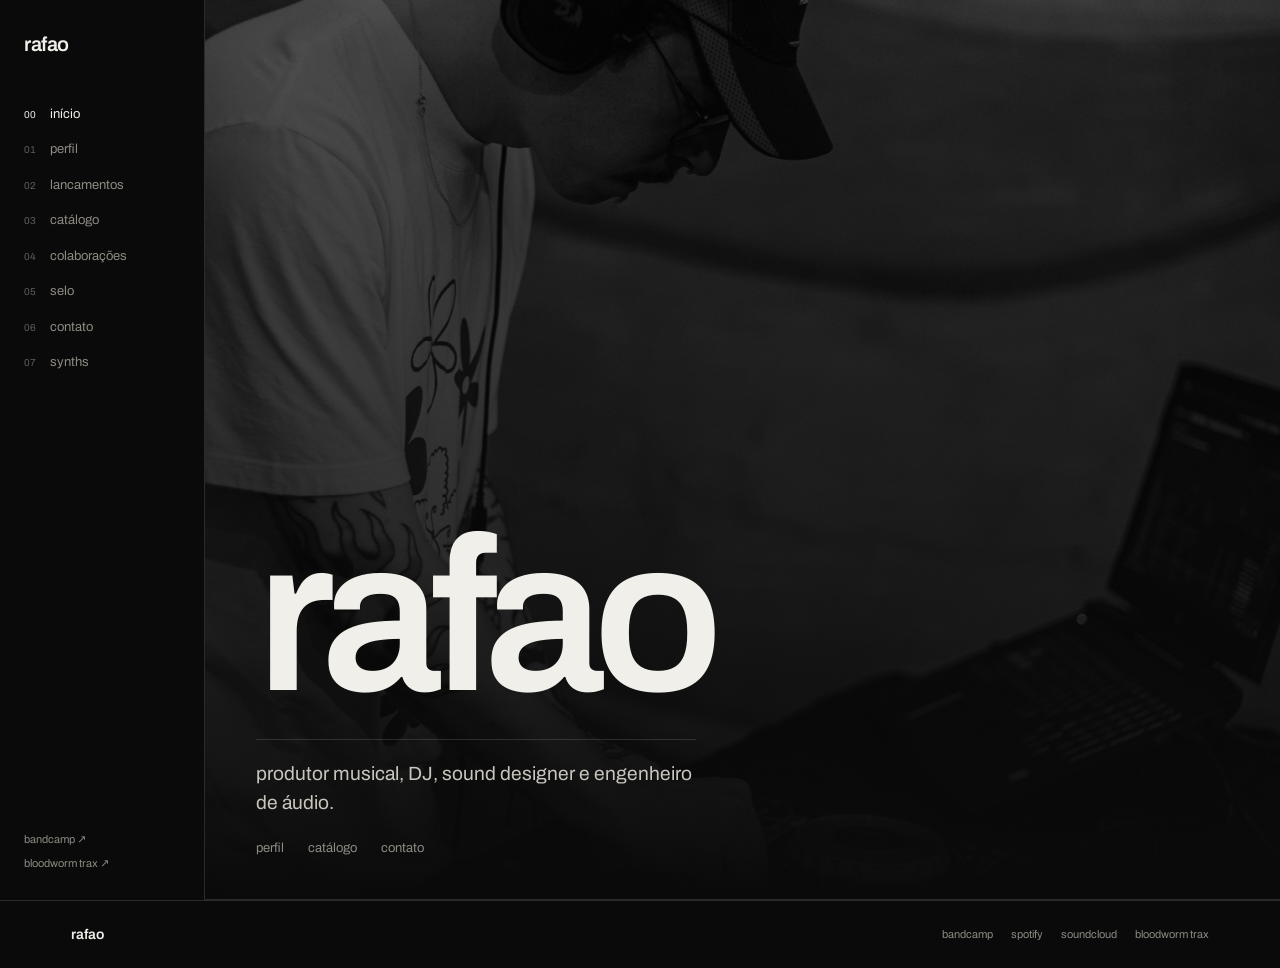
==== commit 2195770a: "make sidebar nav links lowercase for minimalist aesthetic" ====
--- a/index.html
+++ b/index.html
@@ -19,14 +19,14 @@
 <aside class="rail">
   <a class="rail-brand" href="index.html">rafao</a>
   <nav class="rail-nav" aria-label="Seções">
-    <a href="index.html" class="active" aria-current="page"><span class="n">00</span>Início</a>
-    <a href="perfil.html"><span class="n">01</span>Perfil</a>
-    <a href="lancamentos.html"><span class="n">02</span>Lançamentos</a>
-    <a href="catalogo.html"><span class="n">03</span>Catálogo</a>
-    <a href="colaboracoes.html"><span class="n">04</span>Colaborações</a>
-    <a href="selo.html"><span class="n">05</span>Selo</a>
-    <a href="contato.html"><span class="n">06</span>Contato</a>
-    <a href="synths.html"><span class="n">07</span>Synths</a>
+    <a href="index.html" class="active" aria-current="page"><span class="n">00</span>início</a>
+    <a href="perfil.html"><span class="n">01</span>perfil</a>
+    <a href="lancamentos.html"><span class="n">02</span>lancamentos</a>
+    <a href="catalogo.html"><span class="n">03</span>catálogo</a>
+    <a href="colaboracoes.html"><span class="n">04</span>colaborações</a>
+    <a href="selo.html"><span class="n">05</span>selo</a>
+    <a href="contato.html"><span class="n">06</span>contato</a>
+    <a href="synths.html"><span class="n">07</span>synths</a>
   </nav>
   <div class="rail-foot">
     <a href="https://rafao.bandcamp.com" target="_blank" rel="noopener">bandcamp ↗</a>
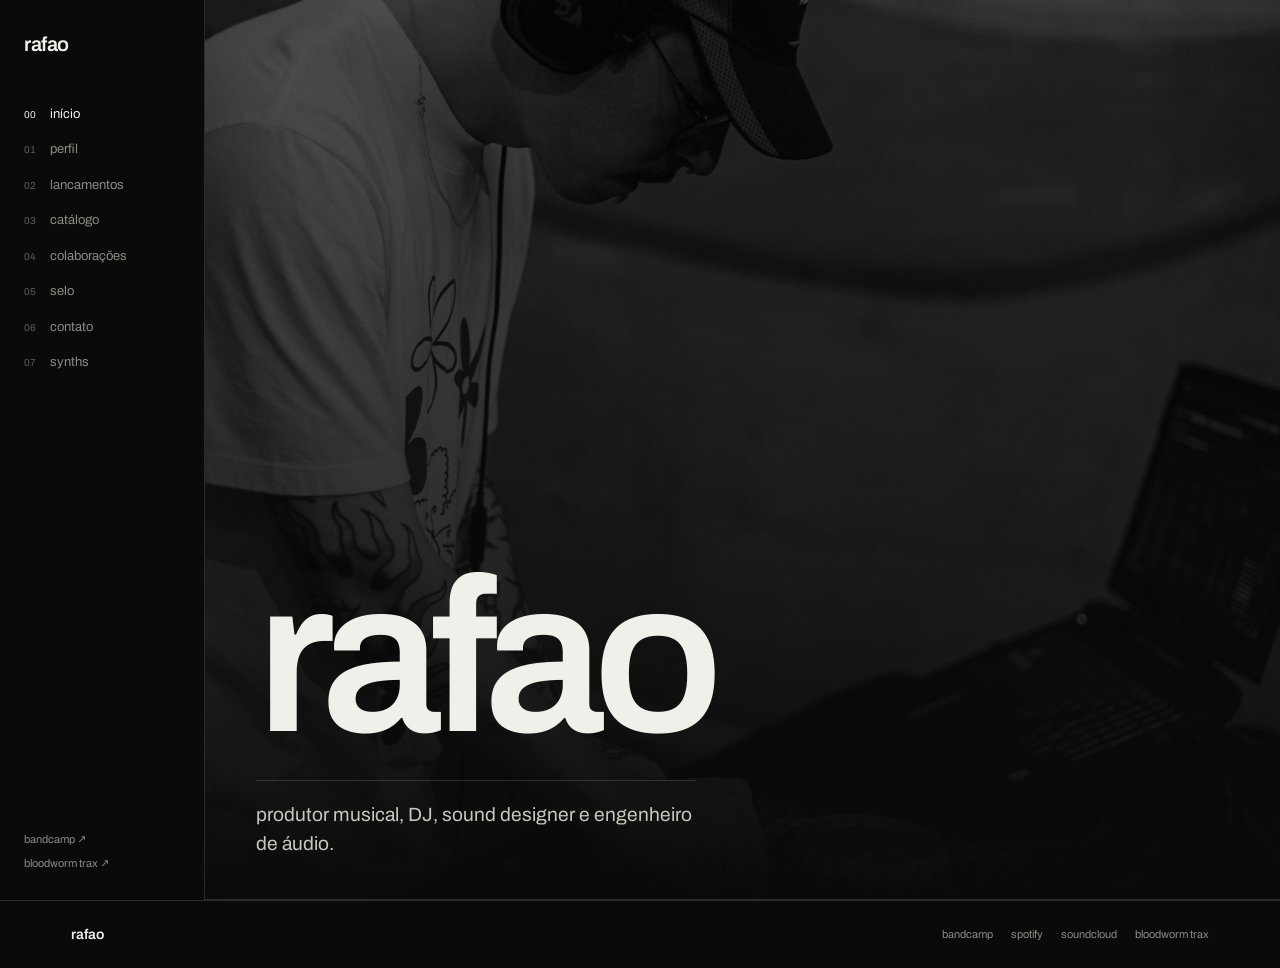
==== commit fe3ccdb7: "remove duplicate hero-nav from index rail already provides section nav" ====
--- a/index.html
+++ b/index.html
@@ -43,11 +43,6 @@
     <div class="wrap hero-inner">
       <h1 class="reveal">rafao</h1>
       <p class="hero-line reveal">produtor musical, DJ, sound designer e engenheiro de áudio.</p>
-      <nav class="hero-nav reveal" aria-label="Atalhos">
-        <a href="perfil.html">perfil</a>
-        <a href="catalogo.html">catálogo</a>
-        <a href="contato.html">contato</a>
-      </nav>
     </div>
   </section>
 
--- a/css/site.css
+++ b/css/site.css
@@ -8,6 +8,7 @@
       --dim:#605e58;
       --line:rgba(241,239,233,.14);
       --line-soft:rgba(241,239,233,.07);
+      --accent:#6d8aff;
 
       --rail:clamp(190px,16vw,240px);
       --wrap:1240px;
@@ -86,8 +87,8 @@
       border-bottom:1px solid var(--line);padding-bottom:3px;
       transition:color .15s,border-color .15s;
     }
-    .tlink:hover{color:var(--paper);border-color:var(--paper)}
-    .tlink:hover .arw{color:var(--paper)}
+    .tlink:hover{color:var(--accent);border-color:var(--accent)}
+    .tlink:hover .arw{color:var(--accent)}
 
     /* ───────────────────────────── home ────────────────────────────── */
     .hero{
@@ -272,9 +273,9 @@
       padding:16px 0;border-bottom:1px solid var(--line-soft);
       font-size:15px;color:var(--ink);transition:color .15s;
     }
-    .contact a:hover{color:var(--paper)}
+    .contact a:hover{color:var(--accent)}
     .contact a .arw{transition:transform .15s}
-    .contact a:hover .arw{transform:translate(2px,-2px);color:var(--paper)}
+    .contact a:hover .arw{transform:translate(2px,-2px);color:var(--accent)}
 
     /* ───────────────────────────── synths ──────────────────────────── */
     .syn-hero{position:relative;overflow:hidden;border-bottom:1px solid var(--line)}
@@ -347,7 +348,7 @@
     }
     .f-brand{font-size:14px;font-weight:600;color:var(--paper)}
     .f-links{display:flex;flex-wrap:wrap;gap:8px 18px}
-    .f-links a:hover{color:var(--paper)}
+    .f-links a:hover{color:var(--accent)}
 
     /* ───────────────────────────── reveal ──────────────────────────── */
     .reveal{opacity:0;transform:translateY(10px);
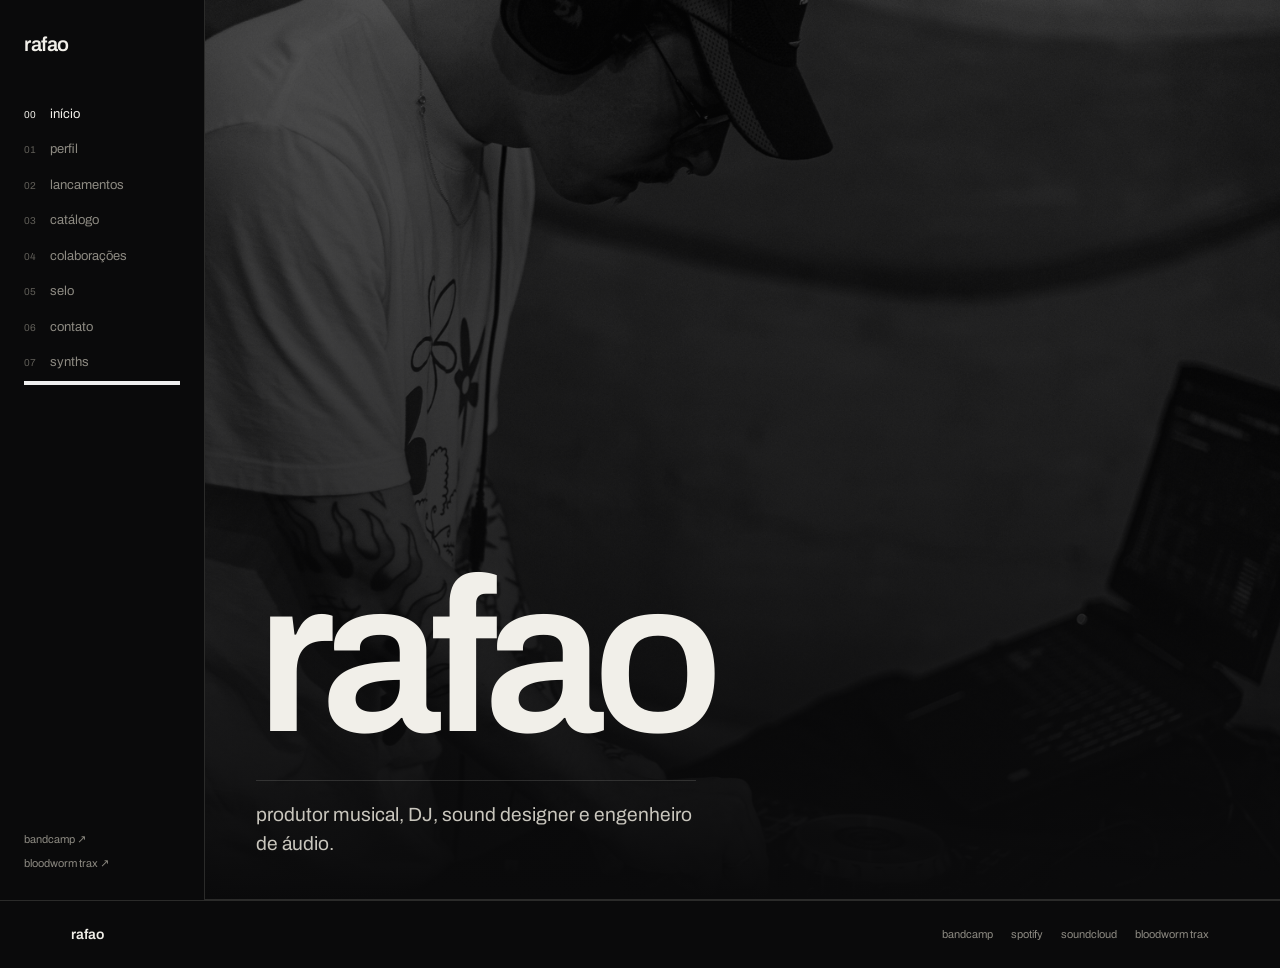
==== commit 3bae7307: "add theme toggle button and restore hover mouse effects" ====
--- a/index.html
+++ b/index.html
@@ -28,6 +28,7 @@
     <a href="contato.html"><span class="n">06</span>contato</a>
     <a href="synths.html"><span class="n">07</span>synths</a>
   </nav>
+  <button class="theme-toggle" aria-label="Alternar tema" onclick="toggleTheme()" title="Tema"></button>
   <div class="rail-foot">
     <a href="https://rafao.bandcamp.com" target="_blank" rel="noopener">bandcamp ↗</a>
     <a href="https://bloodwormtrax.neocities.org/" target="_blank" rel="noopener">bloodworm trax ↗</a>
@@ -61,5 +62,19 @@
 </footer>
 
 <script src="js/main.js" defer></script>
+<script>
+function toggleTheme() {
+  const html = document.documentElement;
+  if (html.getAttribute('data-theme') === 'light') {
+    html.setAttribute('data-theme', 'dark');
+    html.classList.remove('theme-light');
+    html.classList.add('theme-dark');
+  } else {
+    html.setAttribute('data-theme', 'light');
+    html.classList.remove('theme-dark');
+    html.classList.add('theme-light');
+  }
+}
+</script>
 </body>
 </html>
--- a/css/site.css
+++ b/css/site.css
@@ -10,6 +10,13 @@
       --line-soft:rgba(241,239,233,.07);
       --accent:#6d8aff;
 
+      --light-bg:#f8f8f8;
+      --light-paper:#ffffff;
+      --light-ink:#1a1a1a;
+      --light-muted:#666666;
+      --light-dim:#888888;
+      --light-line:rgba(0,0,0,.1);
+
       --rail:clamp(190px,16vw,240px);
       --wrap:1240px;
       --pad:clamp(20px,4vw,64px);
@@ -19,6 +26,8 @@
       --s6:32px; --s7:48px; --s8:64px; --s9:96px;
 
       --ease:cubic-bezier(.2,.7,.2,1);
+
+      --theme:dark;
     }
 
     /* ───────────────────────────── reset ───────────────────────────── */
@@ -54,6 +63,8 @@
       background:var(--bg);
       border-right:1px solid var(--line);
     }
+    .rail.theme-light{--bg:var(--light-bg);--paper:var(--light-paper);--ink:var(--light-ink);--muted:var(--light-muted);--dim:var(--light-dim);--line:var(--light-line)}
+    .rail.theme-dark{--bg:var(--bg);--paper:var(--paper);--ink:var(--ink);--muted:var(--muted);--dim:var(--dim);--line:var(--line)}
     .rail-brand{
       font-size:20px;font-weight:600;letter-spacing:-.02em;color:var(--paper);
     }
@@ -87,8 +98,8 @@
       border-bottom:1px solid var(--line);padding-bottom:3px;
       transition:color .15s,border-color .15s;
     }
-    .tlink:hover{color:var(--accent);border-color:var(--accent)}
-    .tlink:hover .arw{color:var(--accent)}
+    .tlink:hover{color:var(--paper);border-color:var(--paper)}
+    .tlink:hover .arw{color:var(--paper)}
 
     /* ───────────────────────────── home ────────────────────────────── */
     .hero{
@@ -273,9 +284,9 @@
       padding:16px 0;border-bottom:1px solid var(--line-soft);
       font-size:15px;color:var(--ink);transition:color .15s;
     }
-    .contact a:hover{color:var(--accent)}
+    .contact a:hover{color:var(--paper)}
     .contact a .arw{transition:transform .15s}
-    .contact a:hover .arw{transform:translate(2px,-2px);color:var(--accent)}
+    .contact a:hover .arw{transform:translate(2px,-2px);color:var(--paper)}
 
     /* ───────────────────────────── synths ──────────────────────────── */
     .syn-hero{position:relative;overflow:hidden;border-bottom:1px solid var(--line)}
@@ -348,7 +359,7 @@
     }
     .f-brand{font-size:14px;font-weight:600;color:var(--paper)}
     .f-links{display:flex;flex-wrap:wrap;gap:8px 18px}
-    .f-links a:hover{color:var(--accent)}
+    .f-links a:hover{color:var(--paper)}
 
     /* ───────────────────────────── reveal ──────────────────────────── */
     .reveal{opacity:0;transform:translateY(10px);
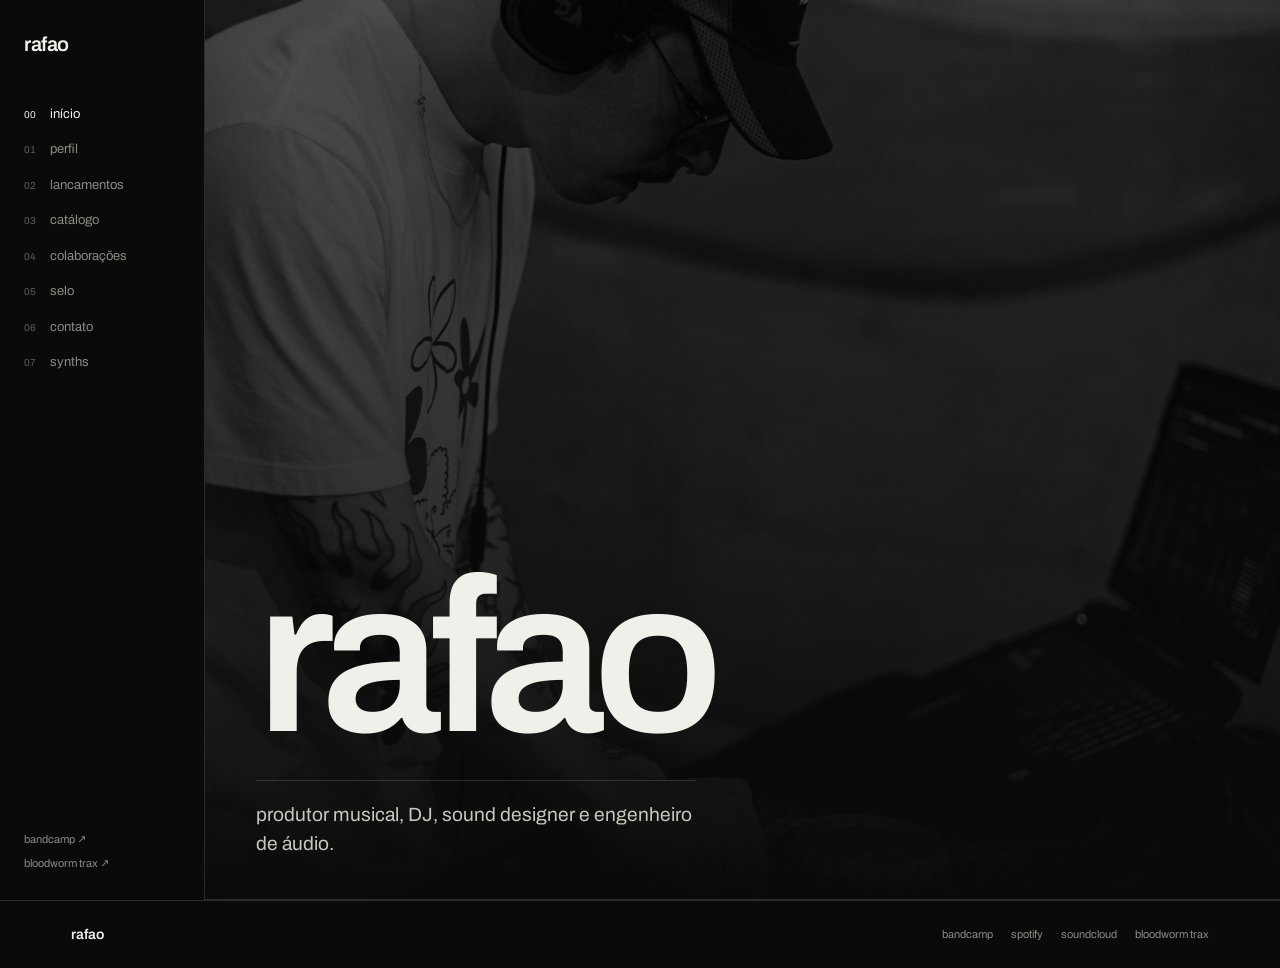
==== commit c4e38e00: "revert theme toggle, restore original mouse effects with --paper" ====
--- a/index.html
+++ b/index.html
@@ -28,7 +28,6 @@
     <a href="contato.html"><span class="n">06</span>contato</a>
     <a href="synths.html"><span class="n">07</span>synths</a>
   </nav>
-  <button class="theme-toggle" aria-label="Alternar tema" onclick="toggleTheme()" title="Tema"></button>
   <div class="rail-foot">
     <a href="https://rafao.bandcamp.com" target="_blank" rel="noopener">bandcamp ↗</a>
     <a href="https://bloodwormtrax.neocities.org/" target="_blank" rel="noopener">bloodworm trax ↗</a>
@@ -62,19 +61,5 @@
 </footer>
 
 <script src="js/main.js" defer></script>
-<script>
-function toggleTheme() {
-  const html = document.documentElement;
-  if (html.getAttribute('data-theme') === 'light') {
-    html.setAttribute('data-theme', 'dark');
-    html.classList.remove('theme-light');
-    html.classList.add('theme-dark');
-  } else {
-    html.setAttribute('data-theme', 'light');
-    html.classList.remove('theme-dark');
-    html.classList.add('theme-light');
-  }
-}
-</script>
 </body>
 </html>
--- a/css/site.css
+++ b/css/site.css
@@ -10,13 +10,6 @@
       --line-soft:rgba(241,239,233,.07);
       --accent:#6d8aff;
 
-      --light-bg:#f8f8f8;
-      --light-paper:#ffffff;
-      --light-ink:#1a1a1a;
-      --light-muted:#666666;
-      --light-dim:#888888;
-      --light-line:rgba(0,0,0,.1);
-
       --rail:clamp(190px,16vw,240px);
       --wrap:1240px;
       --pad:clamp(20px,4vw,64px);
@@ -26,8 +19,6 @@
       --s6:32px; --s7:48px; --s8:64px; --s9:96px;
 
       --ease:cubic-bezier(.2,.7,.2,1);
-
-      --theme:dark;
     }
 
     /* ───────────────────────────── reset ───────────────────────────── */
@@ -63,8 +54,6 @@
       background:var(--bg);
       border-right:1px solid var(--line);
     }
-    .rail.theme-light{--bg:var(--light-bg);--paper:var(--light-paper);--ink:var(--light-ink);--muted:var(--light-muted);--dim:var(--light-dim);--line:var(--light-line)}
-    .rail.theme-dark{--bg:var(--bg);--paper:var(--paper);--ink:var(--ink);--muted:var(--muted);--dim:var(--dim);--line:var(--line)}
     .rail-brand{
       font-size:20px;font-weight:600;letter-spacing:-.02em;color:var(--paper);
     }
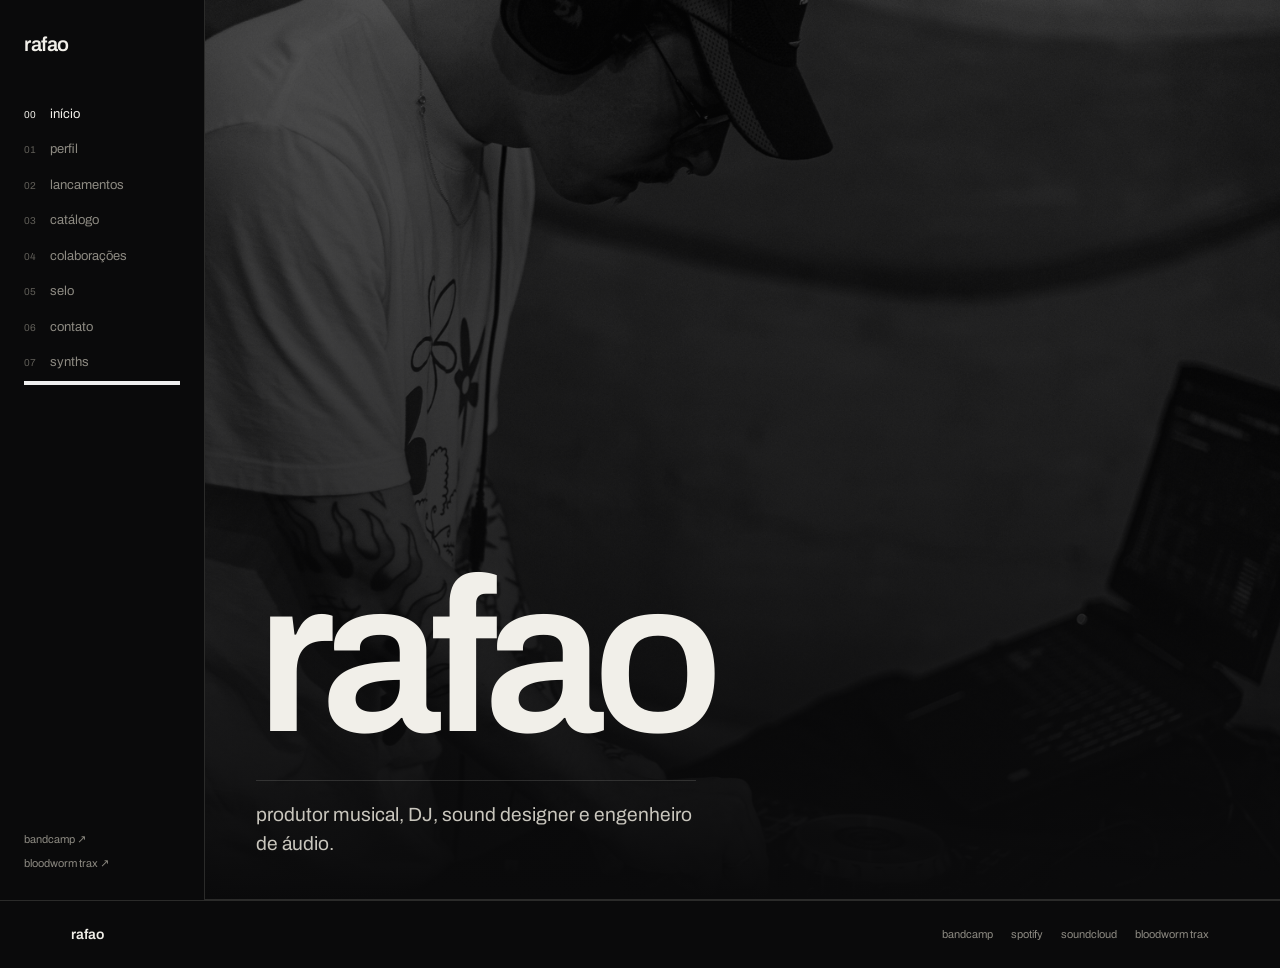
==== commit 96151f2e: "add theme toggle with proper light/dark mode support" ====
--- a/index.html
+++ b/index.html
@@ -28,6 +28,7 @@
     <a href="contato.html"><span class="n">06</span>contato</a>
     <a href="synths.html"><span class="n">07</span>synths</a>
   </nav>
+  <button class="theme-toggle" aria-label="Alternar tema" onclick="toggleTheme()" title="Tema"></button>
   <div class="rail-foot">
     <a href="https://rafao.bandcamp.com" target="_blank" rel="noopener">bandcamp ↗</a>
     <a href="https://bloodwormtrax.neocities.org/" target="_blank" rel="noopener">bloodworm trax ↗</a>
@@ -61,5 +62,19 @@
 </footer>
 
 <script src="js/main.js" defer></script>
+<script>
+function toggleTheme() {
+  const html = document.documentElement;
+  if (html.getAttribute('data-theme') === 'light') {
+    html.setAttribute('data-theme', 'dark');
+    html.classList.remove('theme-light');
+    html.classList.add('theme-dark');
+  } else {
+    html.setAttribute('data-theme', 'dark');
+    html.classList.remove('theme-dark');
+    html.classList.add('theme-light');
+  }
+}
+</script>
 </body>
 </html>
--- a/css/site.css
+++ b/css/site.css
@@ -9,6 +9,13 @@
       --line:rgba(241,239,233,.14);
       --line-soft:rgba(241,239,233,.07);
       --accent:#6d8aff;
+
+      --light-bg:#f8f8f8;
+      --light-paper:#ffffff;
+      --light-ink:#1a1a1a;
+      --light-muted:#666666;
+      --light-dim:#888888;
+      --light-line:rgba(0,0,0,.1);
 
       --rail:clamp(190px,16vw,240px);
       --wrap:1240px;
@@ -54,6 +61,8 @@
       background:var(--bg);
       border-right:1px solid var(--line);
     }
+    .rail.theme-light{--bg:var(--light-bg);--paper:var(--light-paper);--ink:var(--light-ink);--muted:var(--light-muted);--dim:var(--light-dim);--line:var(--light-line)}
+    .rail.theme-dark{--bg:var(--bg);--paper:var(--paper);--ink:var(--ink);--muted:var(--muted);--dim:var(--dim);--line:var(--line)}
     .rail-brand{
       font-size:20px;font-weight:600;letter-spacing:-.02em;color:var(--paper);
     }
